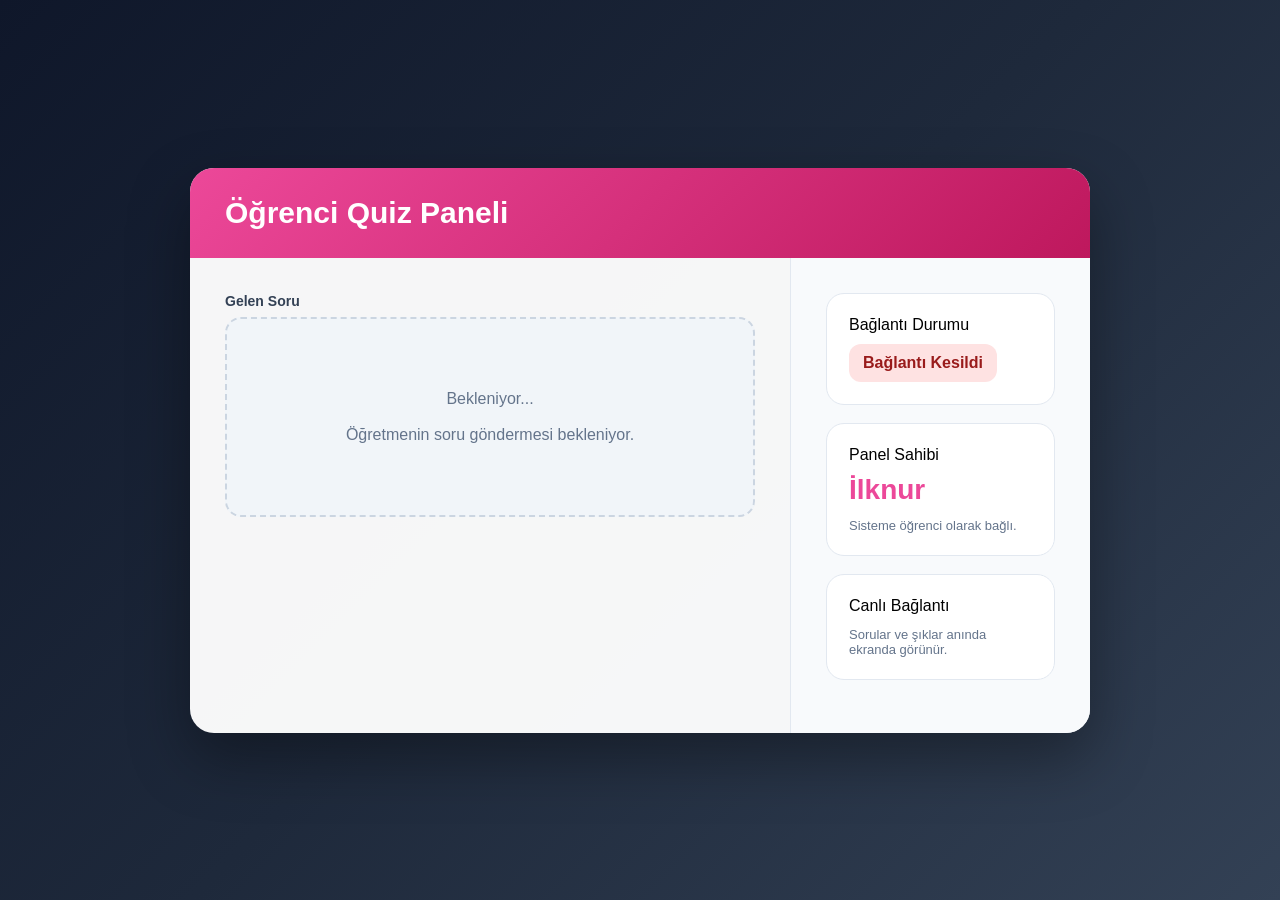
==== ogrenci.html @ 3ec2405b "öğrenci arayüzü eklendi" ====
<!DOCTYPE html>
<html lang="tr">
<head>
<meta charset="UTF-8">
<meta name="viewport" content="width=device-width, initial-scale=1.0">
<title>Öğrenci Quiz Paneli</title>

<style>
*{
    margin:0;
    padding:0;
    box-sizing:border-box;
}

body{
    font-family: "Segoe UI", Arial, sans-serif;
    background: linear-gradient(135deg,#0f172a,#1e293b,#334155);
    min-height:100vh;
    display:flex;
    justify-content:center;
    align-items:center;
    padding:30px;
}

.panel{
    width:900px;
    background:rgba(255,255,255,0.96);
    border-radius:24px;
    overflow:hidden;
    box-shadow:0 25px 60px rgba(0,0,0,0.35);
}

.topbar{
    background:linear-gradient(135deg,#ec4899,#be185d);
    color:white;
    padding:28px 35px;
}

.topbar h1{
    font-size:30px;
    font-weight:700;
}

.topbar p{
    margin-top:8px;
    opacity:0.92;
    font-size:15px;
}

.content{
    display:grid;
    grid-template-columns:2fr 1fr;
}

.left{
    padding:35px;
}

.right{
    background:#f8fafc;
    padding:35px;
    border-left:1px solid #e2e8f0;
}

.label{
    font-size:14px;
    font-weight:600;
    color:#334155;
    margin-bottom:8px;
    display:block;
}

.card{
    background:white;
    border:1px solid #e2e8f0;
    border-radius:18px;
    padding:22px;
    margin-bottom:18px;
}

.stat{
    font-size:28px;
    font-weight:800;
    color:#ec4899;
    margin-top:10px;
}

.status{
    padding:10px 14px;
    border-radius:12px;
    font-weight:600;
    background:#dcfce7;
    color:#166534;
    display:inline-block;
    margin-top:10px;
}

.footer-note{
    margin-top:12px;
    font-size:13px;
    color:#64748b;
}

.question-box {
    background: #f1f5f9;
    border: 2px dashed #cbd5e1;
    border-radius: 16px;
    padding: 30px;
    text-align: center;
    min-height: 200px;
    display: flex;
    flex-direction: column;
    justify-content: center;
}

.question-text {
    font-size: 20px;
    font-weight: 700;
    color: #1e293b;
    margin-bottom: 20px;
    text-align: left;
}

.options-container {
    display: flex;
    flex-direction: column;
    gap: 12px;
}

.option-btn {
    padding: 14px 18px;
    border: 1px solid #cbd5e1;
    border-radius: 12px;
    background: white;
    font-size: 16px;
    font-weight: 500;
    color: #334155;
    cursor: pointer;
    transition: 0.2s;
    text-align: left;
}

.option-btn:hover {
    background: #fdf2f8;
    border-color: #ec4899;
    color: #be185d;
}

.waiting-text {
    color: #64748b;
    font-size: 16px;
    font-weight: 500;
}

@media(max-width:950px){
    .panel{ width:100%; }
    .content{ grid-template-columns:1fr; }
    .right{ border-left:none; border-top:1px solid #e2e8f0; }
}
</style>
</head>

<body>

<div class="panel">

    <div class="topbar">
        <h1>Öğrenci Quiz Paneli</h1>
    </div>

    <div class="content">

        <div class="left">
            <label class="label">Gelen Soru</label>
            
            <div class="question-box" id="questionBox">
                <div class="waiting-text">Bekleniyor...<br><br>Öğretmenin soru göndermesi bekleniyor.</div>
            </div>

        </div>

        <div class="right">

            <div class="card">
                <div>Bağlantı Durumu</div>
                <div class="status" id="durum">Bağlanıyor...</div>
            </div>

            <div class="card">
                <div>Panel Sahibi</div>
                <div class="stat">İlknur</div>
                <div class="footer-note">Sisteme öğrenci olarak bağlı.</div>
            </div>

            <div class="card">
                <div>Canlı Bağlantı</div>
                <div class="footer-note">
                    Sorular ve şıklar anında ekranda görünür.
                </div>
            </div>

        </div>

    </div>

</div>

<script>

const ws = new WebSocket("ws://localhost:8765");

ws.onopen = () => {
    document.getElementById("durum").innerText = "Bağlandı";
    ws.send(JSON.stringify({
        rol: "ogrenci",
        isim: "İlknur"
    }));
};

ws.onclose = () => {
    const durumEl = document.getElementById("durum");
    durumEl.innerText = "Bağlantı Kesildi";
    durumEl.style.background = "#fee2e2";
    durumEl.style.color = "#991b1b";
};

ws.onerror = () => {
    const durumEl = document.getElementById("durum");
    durumEl.innerText = "Hata Oluştu";
    durumEl.style.background = "#fee2e2";
    durumEl.style.color = "#991b1b";
};

ws.onmessage = (event) => {
    const data = JSON.parse(event.data);
    
    // Öğretmenden "soru" paketi gelirse
    if (data.tip === "soru") {
        const questionBox = document.getElementById("questionBox");
        
        // Görsel stilleri sıfırla
        questionBox.style.background = "transparent";
        questionBox.style.border = "none";
        questionBox.style.padding = "0";
        questionBox.style.justifyContent = "flex-start";
        
        let htmlContent = `<div class="question-text">${data.soru}</div>`;
        
        if (data.secenekler && data.secenekler.length > 0) {
            htmlContent += `<div class="options-container">`;
            data.secenekler.forEach((secenek, index) => {
                const harf = String.fromCharCode(65 + index); // A, B, C, D...
                htmlContent += `<button class="option-btn"><b>${harf})</b> ${secenek}</button>`;
            });
            htmlContent += `</div>`;
        } else {
            // Şık gönderilmediğinde veya veri eksik geldiğinde sadece soru eklensin
            htmlContent += `<div class="waiting-text" style="margin-top:20px; text-align:left;">*Bu soru için şık gönderilmedi.</div>`;
        }
        
        questionBox.innerHTML = htmlContent;
    }
};

</script>

</body>
</html>
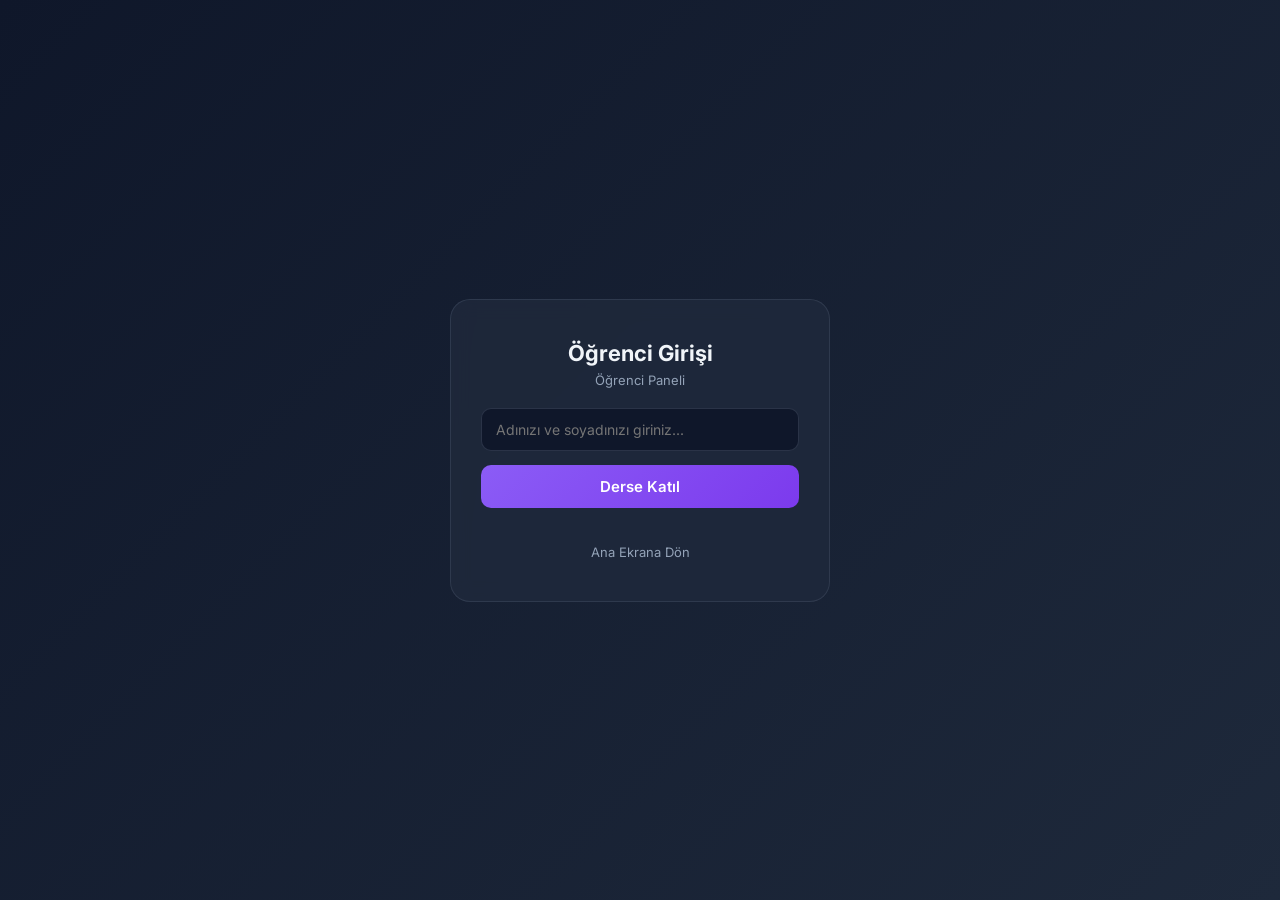
==== commit 502cddf6: "Add files via upload" ====
--- a/ogrenci.html
+++ b/ogrenci.html
@@ -3,266 +3,333 @@
 <head>
 <meta charset="UTF-8">
 <meta name="viewport" content="width=device-width, initial-scale=1.0">
-<title>Öğrenci Quiz Paneli</title>
-
+<title>Öğrenci Paneli</title>
+<link href="https://fonts.googleapis.com/css2?family=Inter:wght@400;500;600;700;800&display=swap" rel="stylesheet">
 <style>
-*{
-    margin:0;
-    padding:0;
-    box-sizing:border-box;
-}
-
-body{
-    font-family: "Segoe UI", Arial, sans-serif;
-    background: linear-gradient(135deg,#0f172a,#1e293b,#334155);
-    min-height:100vh;
-    display:flex;
-    justify-content:center;
-    align-items:center;
-    padding:30px;
-}
-
-.panel{
-    width:900px;
-    background:rgba(255,255,255,0.96);
-    border-radius:24px;
-    overflow:hidden;
-    box-shadow:0 25px 60px rgba(0,0,0,0.35);
-}
-
-.topbar{
-    background:linear-gradient(135deg,#ec4899,#be185d);
-    color:white;
-    padding:28px 35px;
-}
-
-.topbar h1{
-    font-size:30px;
-    font-weight:700;
-}
-
-.topbar p{
-    margin-top:8px;
-    opacity:0.92;
-    font-size:15px;
-}
-
-.content{
-    display:grid;
-    grid-template-columns:2fr 1fr;
-}
-
-.left{
-    padding:35px;
-}
-
-.right{
-    background:#f8fafc;
-    padding:35px;
-    border-left:1px solid #e2e8f0;
-}
-
-.label{
-    font-size:14px;
-    font-weight:600;
-    color:#334155;
-    margin-bottom:8px;
-    display:block;
-}
-
-.card{
-    background:white;
-    border:1px solid #e2e8f0;
-    border-radius:18px;
-    padding:22px;
-    margin-bottom:18px;
-}
-
-.stat{
-    font-size:28px;
-    font-weight:800;
-    color:#ec4899;
-    margin-top:10px;
-}
-
-.status{
-    padding:10px 14px;
-    border-radius:12px;
-    font-weight:600;
-    background:#dcfce7;
-    color:#166534;
-    display:inline-block;
-    margin-top:10px;
-}
-
-.footer-note{
-    margin-top:12px;
-    font-size:13px;
-    color:#64748b;
-}
-
-.question-box {
-    background: #f1f5f9;
-    border: 2px dashed #cbd5e1;
-    border-radius: 16px;
-    padding: 30px;
-    text-align: center;
-    min-height: 200px;
-    display: flex;
-    flex-direction: column;
-    justify-content: center;
-}
-
-.question-text {
-    font-size: 20px;
-    font-weight: 700;
-    color: #1e293b;
-    margin-bottom: 20px;
-    text-align: left;
-}
-
-.options-container {
-    display: flex;
-    flex-direction: column;
-    gap: 12px;
-}
-
-.option-btn {
-    padding: 14px 18px;
-    border: 1px solid #cbd5e1;
-    border-radius: 12px;
-    background: white;
-    font-size: 16px;
-    font-weight: 500;
-    color: #334155;
-    cursor: pointer;
-    transition: 0.2s;
-    text-align: left;
-}
-
-.option-btn:hover {
-    background: #fdf2f8;
-    border-color: #ec4899;
-    color: #be185d;
-}
-
-.waiting-text {
-    color: #64748b;
-    font-size: 16px;
-    font-weight: 500;
-}
-
-@media(max-width:950px){
-    .panel{ width:100%; }
-    .content{ grid-template-columns:1fr; }
-    .right{ border-left:none; border-top:1px solid #e2e8f0; }
+*{margin:0;padding:0;box-sizing:border-box}
+body{font-family:'Inter',sans-serif;background:linear-gradient(135deg,#0f172a,#1e293b);min-height:100vh;color:#e2e8f0;padding:20px}
+.header{display:flex;justify-content:space-between;align-items:center;padding:10px 0 20px;border-bottom:1px solid rgba(148,163,184,0.1);margin-bottom:20px;max-width:700px;margin-left:auto;margin-right:auto}
+.header-left h1{font-size:24px;font-weight:800;background:linear-gradient(135deg,#a78bfa,#ec4899);-webkit-background-clip:text;-webkit-text-fill-color:transparent}
+.header-left p{color:#94a3b8;font-size:13px;margin-top:4px}
+.container{max-width:700px;margin:0 auto}
+.card{background:rgba(30,41,59,0.8);border:1px solid rgba(148,163,184,0.15);border-radius:16px;padding:24px;backdrop-filter:blur(10px);margin-bottom:16px}
+.card h3{font-size:14px;color:#94a3b8;margin-bottom:12px;text-transform:uppercase;letter-spacing:1px}
+.badge{display:inline-block;padding:4px 10px;border-radius:8px;font-size:12px;font-weight:600}
+.badge-green{background:rgba(34,197,94,0.15);color:#4ade80}
+.badge-red{background:rgba(239,68,68,0.15);color:#f87171}
+.btn{padding:12px 20px;border:none;border-radius:12px;font-weight:600;font-size:15px;cursor:pointer;transition:.25s;font-family:inherit;width:100%;text-align:left}
+.btn:hover:not(:disabled){transform:translateY(-1px);filter:brightness(1.1)}
+.btn:disabled{opacity:0.4;cursor:not-allowed;transform:none}
+.btn-outline{background:transparent;border:1px solid rgba(148,163,184,0.3);color:#94a3b8;width:auto;padding:8px 16px;text-align:center;font-size:13px}
+.option-btn{background:rgba(15,23,42,0.6);border:2px solid rgba(148,163,184,0.2);color:#e2e8f0;margin-bottom:8px;display:flex;align-items:center;gap:12px}
+.option-btn:hover:not(:disabled){border-color:#a78bfa;background:rgba(167,139,250,0.1)}
+.option-btn.selected{border-color:#a78bfa;background:rgba(167,139,250,0.15)}
+.option-btn.correct{border-color:#22c55e!important;background:rgba(34,197,94,0.15)!important;color:#4ade80!important}
+.option-btn.wrong{border-color:#ef4444!important;background:rgba(239,68,68,0.15)!important;color:#f87171!important}
+.option-letter{width:32px;height:32px;border-radius:8px;background:rgba(148,163,184,0.1);display:flex;align-items:center;justify-content:center;font-weight:700;font-size:14px;flex-shrink:0}
+textarea{width:100%;padding:14px;background:#0f172a;border:2px solid rgba(148,163,184,0.2);border-radius:12px;color:#e2e8f0;font-size:14px;font-family:inherit;outline:none;resize:vertical;min-height:80px;transition:.2s}
+textarea:focus{border-color:#a78bfa;box-shadow:0 0 0 3px rgba(167,139,250,0.15)}
+.submit-btn{background:linear-gradient(135deg,#8b5cf6,#7c3aed);color:#fff;text-align:center;margin-top:10px}
+.timer-bar{height:6px;background:#1e293b;border-radius:6px;overflow:hidden;margin-bottom:16px}
+.timer-fill{height:100%;background:linear-gradient(90deg,#f59e0b,#ef4444);border-radius:6px;transition:width 1s linear}
+.timer-text{text-align:center;font-size:28px;font-weight:800;color:#f59e0b;margin-bottom:8px}
+.feedback{padding:14px;border-radius:12px;text-align:center;font-weight:600;margin-top:12px;font-size:15px}
+.feedback-correct{background:rgba(34,197,94,0.15);color:#4ade80;border:1px solid rgba(34,197,94,0.3)}
+.feedback-wrong{background:rgba(239,68,68,0.15);color:#f87171;border:1px solid rgba(239,68,68,0.3)}
+.feedback-info{background:rgba(59,130,246,0.15);color:#60a5fa;border:1px solid rgba(59,130,246,0.3)}
+.waiting-box{text-align:center;padding:40px 20px;color:#64748b}
+.pulse{animation:pulse 2s infinite}
+@keyframes pulse{0%,100%{opacity:1}50%{opacity:.5}}
+#login-screen{position:fixed;inset:0;background:linear-gradient(135deg,#0f172a,#1e293b);display:flex;align-items:center;justify-content:center;z-index:100;padding:20px}
+.login-box{background:rgba(30,41,59,0.9);border:1px solid rgba(148,163,184,0.15);border-radius:20px;padding:40px 30px;width:100%;max-width:380px;text-align:center;backdrop-filter:blur(10px)}
+.login-box h2{font-size:22px;margin-bottom:6px;color:#f1f5f9}
+.login-box p{color:#94a3b8;font-size:13px;margin-bottom:20px}
+.login-box input{width:100%;padding:12px 14px;background:#0f172a;border:1px solid rgba(148,163,184,0.2);border-radius:10px;color:#e2e8f0;font-size:14px;font-family:inherit;outline:none;margin-bottom:14px}
+.login-box input:focus{border-color:#a78bfa}
+.login-btn{width:100%;padding:12px;border:none;border-radius:10px;background:linear-gradient(135deg,#8b5cf6,#7c3aed);color:#fff;font-weight:600;font-size:15px;cursor:pointer;font-family:inherit}
+.tab-bar{display:flex;gap:4px;margin-bottom:16px}
+.tab{padding:8px 16px;border-radius:8px;font-size:13px;font-weight:600;cursor:pointer;color:#94a3b8;background:transparent;border:none;font-family:inherit;transition:.2s}
+.tab.active{background:rgba(167,139,250,0.15);color:#a78bfa}
+.hidden{display:none!important}
+.gecmis-item{background:rgba(15,23,42,0.6);border-radius:12px;padding:16px;margin-bottom:16px;border:1px solid rgba(148,163,184,0.15);box-shadow:0 4px 6px rgba(0,0,0,0.1)}
+.gecmis-item h4{color:#e2e8f0;font-size:15px;margin-bottom:8px;font-weight:600}
+.gecmis-meta{display:flex;gap:12px;font-size:12px;color:#94a3b8;margin-bottom:4px;flex-wrap:wrap;align-items:center}
+.gecmis-meta span{background:rgba(255,255,255,0.05);padding:4px 8px;border-radius:6px}
+.progress-wrap{margin:8px 0;background:rgba(15,23,42,0.5);padding:10px;border-radius:10px;border:1px solid rgba(148,163,184,0.1)}
+.progress-label{display:flex;justify-content:space-between;font-size:13px;color:#e2e8f0;margin-bottom:6px;font-weight:500}
+.progress-bar{height:10px;background:#1e293b;border-radius:6px;overflow:hidden}
+.progress-fill{height:100%;border-radius:6px;transition:width .4s}
+
+@media (max-width: 600px) {
+    .header { flex-direction: column; align-items: flex-start; gap: 12px; }
+    .header-left h1 { font-size: 20px; }
+    .card { padding: 16px; }
+    .btn { font-size: 14px; padding: 10px 16px; }
+    .tab-bar { flex-wrap: wrap; }
+    .tab { flex: 1; text-align: center; }
 }
 </style>
 </head>
-
 <body>
 
-<div class="panel">
-
-    <div class="topbar">
-        <h1>Öğrenci Quiz Paneli</h1>
-    </div>
-
-    <div class="content">
-
-        <div class="left">
-            <label class="label">Gelen Soru</label>
-            
-            <div class="question-box" id="questionBox">
-                <div class="waiting-text">Bekleniyor...<br><br>Öğretmenin soru göndermesi bekleniyor.</div>
-            </div>
-
-        </div>
-
-        <div class="right">
-
-            <div class="card">
-                <div>Bağlantı Durumu</div>
-                <div class="status" id="durum">Bağlanıyor...</div>
-            </div>
-
-            <div class="card">
-                <div>Panel Sahibi</div>
-                <div class="stat">İlknur</div>
-                <div class="footer-note">Sisteme öğrenci olarak bağlı.</div>
-            </div>
-
-            <div class="card">
-                <div>Canlı Bağlantı</div>
-                <div class="footer-note">
-                    Sorular ve şıklar anında ekranda görünür.
-                </div>
-            </div>
-
-        </div>
-
-    </div>
-
+<!-- GİRİŞ -->
+<div id="login-screen">
+<div class="login-box">
+<h2>Öğrenci Girişi</h2>
+<p>Öğrenci Paneli</p>
+<input type="text" id="student-name" placeholder="Adınızı ve soyadınızı giriniz...">
+<button class="login-btn" onclick="login()">Derse Katıl</button>
+<p id="login-error" style="color:#f87171;margin-top:10px;font-size:12px"></p>
+<a href="index.html" style="display:inline-block;margin-top:16px;color:#94a3b8;font-size:13px;text-decoration:none">Ana Ekrana Dön</a>
+</div>
+</div>
+
+<!-- ANA PANEL -->
+<div id="main-panel" class="hidden">
+<div class="header">
+<div class="header-left">
+<h1>Öğrenci Paneli</h1>
+<p><span id="student-label"></span> | <span class="badge badge-green" id="conn-badge">Bağlanıyor...</span></p>
+</div>
+<div>
+<button class="btn btn-outline" onclick="window.location.href='index.html'">Çıkış Yap</button>
+</div>
+</div>
+
+<div class="container">
+<div style="font-size:13px;color:#94a3b8;margin-bottom:16px;text-align:right">
+Öğretmen: <span id="ogretmen-adi" style="color:#a78bfa;font-weight:600">--</span>
+</div>
+
+<div class="tab-bar">
+<button class="tab active" onclick="showTab('soru')">Aktif Soru</button>
+<button class="tab" onclick="showTab('gecmis')">Geçmişim</button>
+</div>
+
+<!-- AKTİF SORU -->
+<div id="tab-soru">
+<div class="card" id="soru-card">
+<div class="waiting-box" id="waiting-area">
+<div class="pulse" style="font-size:36px;margin-bottom:12px">⏳</div>
+<p style="font-size:14px">Öğretmenin soru göndermesi bekleniyor...</p>
+</div>
+<div id="soru-area" class="hidden">
+<div id="timer-section" class="hidden">
+<div class="timer-text" id="timer-text">--</div>
+<div class="timer-bar"><div class="timer-fill" id="timer-fill" style="width:100%"></div></div>
+</div>
+<h3 id="soru-text-display" style="font-size:18px;color:#f1f5f9;margin-bottom:16px"></h3>
+<div id="options-area"></div>
+<div id="acik-uclu-area" class="hidden">
+<textarea id="acik-cevap" placeholder="Cevabınızı buraya yazın..."></textarea>
+<button class="btn submit-btn" onclick="acikCevapGonder()">Cevabı Gönder</button>
+</div>
+<div id="feedback-area"></div>
+</div>
+</div>
+</div>
+
+<!-- GEÇMİŞ -->
+<div id="tab-gecmis" class="hidden">
+<div class="card">
+<h3>Geçmiş Yanıtlarım</h3>
+<div id="gecmis-list"><div style="color:#475569;font-size:13px;text-align:center;padding:20px">Henüz geçmiş yok.</div></div>
+</div>
+</div>
+</div>
 </div>
 
 <script>
-
-const ws = new WebSocket("ws://localhost:8765");
-
-ws.onopen = () => {
-    document.getElementById("durum").innerText = "Bağlandı";
-    ws.send(JSON.stringify({
-        rol: "ogrenci",
-        isim: "İlknur"
-    }));
-};
-
-ws.onclose = () => {
-    const durumEl = document.getElementById("durum");
-    durumEl.innerText = "Bağlantı Kesildi";
-    durumEl.style.background = "#fee2e2";
-    durumEl.style.color = "#991b1b";
-};
-
-ws.onerror = () => {
-    const durumEl = document.getElementById("durum");
-    durumEl.innerText = "Hata Oluştu";
-    durumEl.style.background = "#fee2e2";
-    durumEl.style.color = "#991b1b";
-};
-
-ws.onmessage = (event) => {
-    const data = JSON.parse(event.data);
-    
-    // Öğretmenden "soru" paketi gelirse
-    if (data.tip === "soru") {
-        const questionBox = document.getElementById("questionBox");
-        
-        // Görsel stilleri sıfırla
-        questionBox.style.background = "transparent";
-        questionBox.style.border = "none";
-        questionBox.style.padding = "0";
-        questionBox.style.justifyContent = "flex-start";
-        
-        let htmlContent = `<div class="question-text">${data.soru}</div>`;
-        
-        if (data.secenekler && data.secenekler.length > 0) {
-            htmlContent += `<div class="options-container">`;
-            data.secenekler.forEach((secenek, index) => {
-                const harf = String.fromCharCode(65 + index); // A, B, C, D...
-                htmlContent += `<button class="option-btn"><b>${harf})</b> ${secenek}</button>`;
-            });
-            htmlContent += `</div>`;
+let ws,studentName='',aktivSoruId=null,seciliCevap='',soruKilitli=false,toplamSure=0;
+const barColors=['#3b82f6','#8b5cf6','#ec4899','#f59e0b','#10b981','#06b6d4'];
+
+function login(){
+  studentName=document.getElementById('student-name').value.trim();
+  if(!studentName){document.getElementById('login-error').textContent='Lütfen adınızı girin.';return}
+  document.getElementById('login-screen').classList.add('hidden');
+  document.getElementById('main-panel').classList.remove('hidden');
+  document.getElementById('student-label').textContent=studentName;
+  initWS();
+}
+document.getElementById('student-name').addEventListener('keydown',e=>{if(e.key==='Enter')login()});
+
+function initWS(){
+  const wsUrl = 'ws://' + window.location.hostname + ':8765';
+  ws=new WebSocket(wsUrl);
+  ws.onopen=()=>{
+    document.getElementById('conn-badge').textContent='Bağlı';
+    document.getElementById('conn-badge').className='badge badge-green';
+    ws.send(JSON.stringify({rol:'ogrenci',isim:studentName}));
+  };
+  ws.onclose=()=>{
+    document.getElementById('conn-badge').textContent='Bağlantı Kesildi';
+    document.getElementById('conn-badge').className='badge badge-red';
+    setTimeout(()=>{
+      alert("Bağlantı koptu. Lütfen sayfayı yenileyin veya tekrar giriş yapın.");
+      window.location.href="index.html";
+    }, 1000);
+  };
+  ws.onerror=()=>{
+    document.getElementById('conn-badge').textContent='Hata';
+    document.getElementById('conn-badge').className='badge badge-red';
+  };
+  ws.onmessage=(e)=>{
+    const d=JSON.parse(e.data);
+
+    if(d.tip==='ogretmen_bilgi'){
+      document.getElementById('ogretmen-adi').textContent=d.ogretmen_ismi;
+    }
+    else if(d.tip==='giris'&&d.rol==='ogretmen'){
+      document.getElementById('ogretmen-adi').textContent=d.isim;
+    }
+    else if(d.tip==='cikis'&&d.rol==='ogretmen'){
+      document.getElementById('ogretmen-adi').textContent='Bağlı değil';
+    }
+    else if(d.tip==='soru'){
+      aktivSoruId=d.soru_id;
+      seciliCevap='';
+      soruKilitli=false;
+      toplamSure=d.sure||0;
+      document.getElementById('waiting-area').classList.add('hidden');
+      document.getElementById('soru-area').classList.remove('hidden');
+      document.getElementById('soru-text-display').textContent=d.soru;
+      document.getElementById('feedback-area').innerHTML='';
+      
+      const optArea=document.getElementById('options-area');
+      const acikArea=document.getElementById('acik-uclu-area');
+      optArea.innerHTML='';
+      acikArea.classList.add('hidden');
+
+      if(d.soru_tipi==='acik_uclu'){
+        acikArea.classList.remove('hidden');
+        document.getElementById('acik-cevap').value='';
+        document.getElementById('acik-cevap').disabled=false;
+        acikArea.querySelector('.submit-btn').disabled=false;
+      } else {
+        const secenekler=d.secenekler||[];
+        secenekler.forEach((s,i)=>{
+          const harf=String.fromCharCode(65+i);
+          const btn=document.createElement('button');
+          btn.className='btn option-btn';
+          btn.innerHTML=`<span class="option-letter">${harf}</span><span>${s}</span>`;
+          btn.dataset.cevap=harf;
+          btn.onclick=()=>secenekSec(btn,harf);
+          optArea.appendChild(btn);
+        });
+      }
+      if(d.sure&&d.sure>0){
+        document.getElementById('timer-section').classList.remove('hidden');
+        document.getElementById('timer-text').textContent=d.sure+'s';
+        document.getElementById('timer-fill').style.width='100%';
+        document.getElementById('timer-text').style.color='#f59e0b';
+      } else {
+        document.getElementById('timer-section').classList.add('hidden');
+      }
+    }
+    else if(d.tip==='zamanlayici'){
+      document.getElementById('timer-text').textContent=d.kalan_sure+'s';
+      if(toplamSure>0)document.getElementById('timer-fill').style.width=((d.kalan_sure/toplamSure)*100)+'%';
+      document.getElementById('timer-text').style.color=d.kalan_sure<=5?'#ef4444':'#f59e0b';
+    }
+    else if(d.tip==='sure_doldu'){
+      soruKilitli=true;
+      document.getElementById('timer-section').classList.add('hidden');
+      kilitle();
+    }
+    else if(d.tip==='cevap_onay'){
+      // Öğrenci cevabı gönderince "gönderildi" yazısı çıksın (Madde 3)
+      document.getElementById('feedback-area').innerHTML=`<div class="feedback feedback-info">${d.mesaj}</div>`;
+    }
+    else if(d.tip==='uyari'){
+      document.getElementById('feedback-area').innerHTML=`<div class="feedback feedback-wrong">${d.mesaj}</div>`;
+    }
+    else if(d.tip==='sonuc'){
+      soruKilitli=true;
+      kilitle();
+      let html='';
+      if(d.dogru_cevap){
+        // Madde 2: Öğrenci doğru cevaplarsa sadece Tebrikler! yazsın
+        if(d.dogru_mu===true){
+          html+='<div class="feedback feedback-correct">Tebrikler!</div>';
+        } else if(d.dogru_mu===false){
+          html+=`<div class="feedback feedback-wrong">Yanlış! Doğru cevap: ${d.dogru_cevap}</div>`;
         } else {
-            // Şık gönderilmediğinde veya veri eksik geldiğinde sadece soru eklensin
-            htmlContent += `<div class="waiting-text" style="margin-top:20px; text-align:left;">*Bu soru için şık gönderilmedi.</div>`;
+          html+=`<div class="feedback feedback-info">Doğru cevap: ${d.dogru_cevap}</div>`;
         }
         
-        questionBox.innerHTML = htmlContent;
-    }
-};
-
+        document.querySelectorAll('.option-btn').forEach(b=>{
+          if(b.dataset.cevap===d.dogru_cevap)b.classList.add('correct');
+          else if(b.classList.contains('selected')&&b.dataset.cevap!==d.dogru_cevap)b.classList.add('wrong');
+        });
+      }
+      document.getElementById('feedback-area').innerHTML=html;
+    }
+    else if(d.tip==='gecmis'){
+      renderGecmis(d.sorular);
+    }
+  };
+}
+
+function secenekSec(btn,cevap){
+  if(soruKilitli)return;
+  seciliCevap=cevap;
+  document.querySelectorAll('.option-btn').forEach(b=>b.classList.remove('selected'));
+  btn.classList.add('selected');
+  ws.send(JSON.stringify({tip:'cevap',soru_id:aktivSoruId,cevap:cevap}));
+}
+
+function acikCevapGonder(){
+  if(soruKilitli)return;
+  const cevap=document.getElementById('acik-cevap').value.trim();
+  if(!cevap){alert('Lütfen cevabınızı yazın.');return}
+  ws.send(JSON.stringify({tip:'cevap',soru_id:aktivSoruId,cevap:cevap}));
+}
+
+function kilitle(){
+  document.querySelectorAll('.option-btn').forEach(b=>b.disabled=true);
+  const ta=document.getElementById('acik-cevap');
+  if(ta)ta.disabled=true;
+  const sb=document.querySelector('.submit-btn');
+  if(sb)sb.disabled=true;
+}
+
+function showTab(t){
+  document.querySelectorAll('.tab').forEach(el=>el.classList.remove('active'));
+  document.getElementById('tab-soru').classList.add('hidden');
+  document.getElementById('tab-gecmis').classList.add('hidden');
+  document.getElementById('tab-'+t).classList.remove('hidden');
+  event.target.classList.add('active');
+  if(t==='gecmis')ws.send(JSON.stringify({tip:'gecmis_talep'}));
+}
+
+function renderGecmis(sorular){
+  const el=document.getElementById('gecmis-list');
+  if(!sorular||sorular.length===0){el.innerHTML='<div style="color:#475569;font-size:13px;text-align:center;padding:20px">Henüz geçmiş yok.</div>';return}
+  
+  const tersSorular = [...sorular].reverse();
+  
+  let html='';
+  tersSorular.forEach(s=>{
+    let durum='';
+    if(s.dogru_cevap){
+      if(s.dogru_mu===true)durum='<span class="badge badge-green" style="margin-left:auto">Doğru ✓</span>';
+      else if(s.dogru_mu===false)durum='<span class="badge badge-red" style="margin-left:auto">Yanlış ✗</span>';
+    }
+    html+=`<div class="gecmis-item">
+      <h4>${s.soru}</h4>
+      <div class="gecmis-meta">
+        <span>Tarih: ${s.zaman}</span>
+        ${s.dogru_cevap ? `<span style="color:#4ade80">Doğru Yanıt: ${s.dogru_cevap}</span>` : ''}
+        ${durum}
+      </div>
+      <div style="background:rgba(15,23,42,0.5);padding:10px;border-radius:8px;margin-top:8px">
+        <span style="color:#94a3b8;font-size:12px">Sizin Yanıtınız:</span> 
+        <span style="color:#e2e8f0;font-weight:600;margin-left:4px">${s.kendi_cevabi||'Cevaplanmadı'}</span>
+      </div>
+    </div>`;
+  });
+  el.innerHTML=html;
+}
 </script>
-
 </body>
 </html>
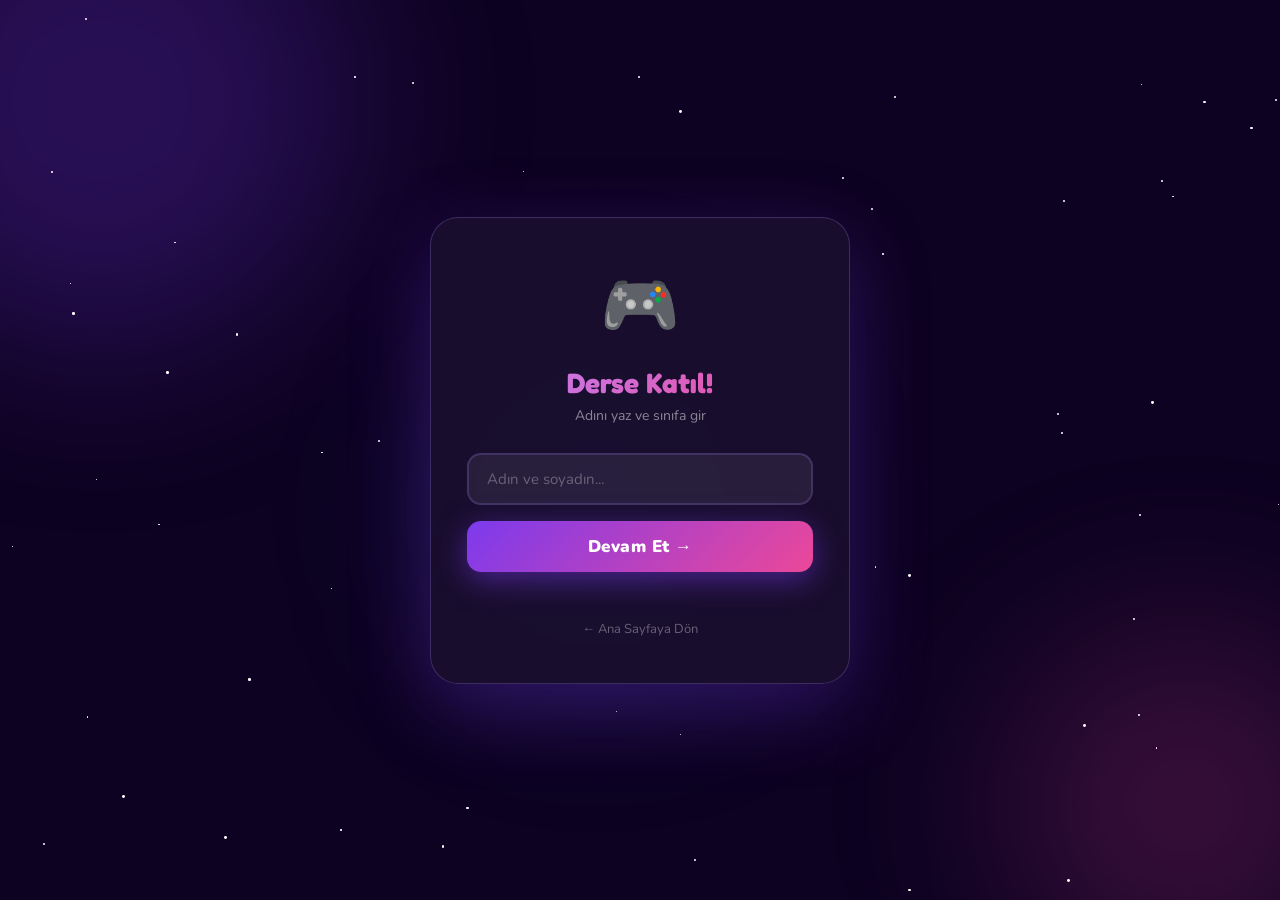
==== commit a67ea9e7: "animasyon eklendi" ====
--- a/ogrenci.html
+++ b/ogrenci.html
@@ -2,333 +2,755 @@
 <html lang="tr">
 <head>
 <meta charset="UTF-8">
-<meta name="viewport" content="width=device-width, initial-scale=1.0">
-<title>Öğrenci Paneli</title>
-<link href="https://fonts.googleapis.com/css2?family=Inter:wght@400;500;600;700;800&display=swap" rel="stylesheet">
+<meta name="viewport" content="width=device-width, initial-scale=1.0, maximum-scale=1.0">
+<title>Öğrenci — Akıllı Sınıf</title>
+<link href="https://fonts.googleapis.com/css2?family=Fredoka+One&family=Nunito:wght@400;600;700;800;900&display=swap" rel="stylesheet">
 <style>
-*{margin:0;padding:0;box-sizing:border-box}
-body{font-family:'Inter',sans-serif;background:linear-gradient(135deg,#0f172a,#1e293b);min-height:100vh;color:#e2e8f0;padding:20px}
-.header{display:flex;justify-content:space-between;align-items:center;padding:10px 0 20px;border-bottom:1px solid rgba(148,163,184,0.1);margin-bottom:20px;max-width:700px;margin-left:auto;margin-right:auto}
-.header-left h1{font-size:24px;font-weight:800;background:linear-gradient(135deg,#a78bfa,#ec4899);-webkit-background-clip:text;-webkit-text-fill-color:transparent}
-.header-left p{color:#94a3b8;font-size:13px;margin-top:4px}
-.container{max-width:700px;margin:0 auto}
-.card{background:rgba(30,41,59,0.8);border:1px solid rgba(148,163,184,0.15);border-radius:16px;padding:24px;backdrop-filter:blur(10px);margin-bottom:16px}
-.card h3{font-size:14px;color:#94a3b8;margin-bottom:12px;text-transform:uppercase;letter-spacing:1px}
-.badge{display:inline-block;padding:4px 10px;border-radius:8px;font-size:12px;font-weight:600}
-.badge-green{background:rgba(34,197,94,0.15);color:#4ade80}
-.badge-red{background:rgba(239,68,68,0.15);color:#f87171}
-.btn{padding:12px 20px;border:none;border-radius:12px;font-weight:600;font-size:15px;cursor:pointer;transition:.25s;font-family:inherit;width:100%;text-align:left}
-.btn:hover:not(:disabled){transform:translateY(-1px);filter:brightness(1.1)}
-.btn:disabled{opacity:0.4;cursor:not-allowed;transform:none}
-.btn-outline{background:transparent;border:1px solid rgba(148,163,184,0.3);color:#94a3b8;width:auto;padding:8px 16px;text-align:center;font-size:13px}
-.option-btn{background:rgba(15,23,42,0.6);border:2px solid rgba(148,163,184,0.2);color:#e2e8f0;margin-bottom:8px;display:flex;align-items:center;gap:12px}
-.option-btn:hover:not(:disabled){border-color:#a78bfa;background:rgba(167,139,250,0.1)}
-.option-btn.selected{border-color:#a78bfa;background:rgba(167,139,250,0.15)}
-.option-btn.correct{border-color:#22c55e!important;background:rgba(34,197,94,0.15)!important;color:#4ade80!important}
-.option-btn.wrong{border-color:#ef4444!important;background:rgba(239,68,68,0.15)!important;color:#f87171!important}
-.option-letter{width:32px;height:32px;border-radius:8px;background:rgba(148,163,184,0.1);display:flex;align-items:center;justify-content:center;font-weight:700;font-size:14px;flex-shrink:0}
-textarea{width:100%;padding:14px;background:#0f172a;border:2px solid rgba(148,163,184,0.2);border-radius:12px;color:#e2e8f0;font-size:14px;font-family:inherit;outline:none;resize:vertical;min-height:80px;transition:.2s}
-textarea:focus{border-color:#a78bfa;box-shadow:0 0 0 3px rgba(167,139,250,0.15)}
-.submit-btn{background:linear-gradient(135deg,#8b5cf6,#7c3aed);color:#fff;text-align:center;margin-top:10px}
-.timer-bar{height:6px;background:#1e293b;border-radius:6px;overflow:hidden;margin-bottom:16px}
-.timer-fill{height:100%;background:linear-gradient(90deg,#f59e0b,#ef4444);border-radius:6px;transition:width 1s linear}
-.timer-text{text-align:center;font-size:28px;font-weight:800;color:#f59e0b;margin-bottom:8px}
-.feedback{padding:14px;border-radius:12px;text-align:center;font-weight:600;margin-top:12px;font-size:15px}
-.feedback-correct{background:rgba(34,197,94,0.15);color:#4ade80;border:1px solid rgba(34,197,94,0.3)}
-.feedback-wrong{background:rgba(239,68,68,0.15);color:#f87171;border:1px solid rgba(239,68,68,0.3)}
-.feedback-info{background:rgba(59,130,246,0.15);color:#60a5fa;border:1px solid rgba(59,130,246,0.3)}
-.waiting-box{text-align:center;padding:40px 20px;color:#64748b}
-.pulse{animation:pulse 2s infinite}
-@keyframes pulse{0%,100%{opacity:1}50%{opacity:.5}}
-#login-screen{position:fixed;inset:0;background:linear-gradient(135deg,#0f172a,#1e293b);display:flex;align-items:center;justify-content:center;z-index:100;padding:20px}
-.login-box{background:rgba(30,41,59,0.9);border:1px solid rgba(148,163,184,0.15);border-radius:20px;padding:40px 30px;width:100%;max-width:380px;text-align:center;backdrop-filter:blur(10px)}
-.login-box h2{font-size:22px;margin-bottom:6px;color:#f1f5f9}
-.login-box p{color:#94a3b8;font-size:13px;margin-bottom:20px}
-.login-box input{width:100%;padding:12px 14px;background:#0f172a;border:1px solid rgba(148,163,184,0.2);border-radius:10px;color:#e2e8f0;font-size:14px;font-family:inherit;outline:none;margin-bottom:14px}
-.login-box input:focus{border-color:#a78bfa}
-.login-btn{width:100%;padding:12px;border:none;border-radius:10px;background:linear-gradient(135deg,#8b5cf6,#7c3aed);color:#fff;font-weight:600;font-size:15px;cursor:pointer;font-family:inherit}
-.tab-bar{display:flex;gap:4px;margin-bottom:16px}
-.tab{padding:8px 16px;border-radius:8px;font-size:13px;font-weight:600;cursor:pointer;color:#94a3b8;background:transparent;border:none;font-family:inherit;transition:.2s}
-.tab.active{background:rgba(167,139,250,0.15);color:#a78bfa}
-.hidden{display:none!important}
-.gecmis-item{background:rgba(15,23,42,0.6);border-radius:12px;padding:16px;margin-bottom:16px;border:1px solid rgba(148,163,184,0.15);box-shadow:0 4px 6px rgba(0,0,0,0.1)}
-.gecmis-item h4{color:#e2e8f0;font-size:15px;margin-bottom:8px;font-weight:600}
-.gecmis-meta{display:flex;gap:12px;font-size:12px;color:#94a3b8;margin-bottom:4px;flex-wrap:wrap;align-items:center}
-.gecmis-meta span{background:rgba(255,255,255,0.05);padding:4px 8px;border-radius:6px}
-.progress-wrap{margin:8px 0;background:rgba(15,23,42,0.5);padding:10px;border-radius:10px;border:1px solid rgba(148,163,184,0.1)}
-.progress-label{display:flex;justify-content:space-between;font-size:13px;color:#e2e8f0;margin-bottom:6px;font-weight:500}
-.progress-bar{height:10px;background:#1e293b;border-radius:6px;overflow:hidden}
-.progress-fill{height:100%;border-radius:6px;transition:width .4s}
-
-@media (max-width: 600px) {
-    .header { flex-direction: column; align-items: flex-start; gap: 12px; }
-    .header-left h1 { font-size: 20px; }
-    .card { padding: 16px; }
-    .btn { font-size: 14px; padding: 10px 16px; }
-    .tab-bar { flex-wrap: wrap; }
-    .tab { flex: 1; text-align: center; }
+:root{
+  --p:#7c3aed;--p2:#a78bfa;--blue:#2563eb;--pink:#ec4899;
+  --amber:#f59e0b;--green:#10b981;--red:#ef4444;
+  --bg:#0d0221;--card:#1a0f2e;
+}
+*{margin:0;padding:0;box-sizing:border-box;}
+body{font-family:'Nunito',sans-serif;background:var(--bg);min-height:100vh;color:#fff;overflow-x:hidden;}
+
+/* ── BG ANIM ── */
+.bg{position:fixed;inset:0;pointer-events:none;z-index:0;overflow:hidden;}
+.orb{position:absolute;border-radius:50%;filter:blur(90px);animation:orbF 12s ease-in-out infinite;}
+.o1{width:500px;height:500px;background:rgba(124,58,237,.25);top:-150px;left:-150px;}
+.o2{width:350px;height:350px;background:rgba(236,72,153,.2);bottom:-80px;right:-80px;animation-delay:-4s;}
+.o3{width:300px;height:300px;background:rgba(37,99,235,.2);top:40%;left:35%;animation-delay:-8s;}
+@keyframes orbF{0%,100%{transform:translate(0,0)scale(1)}33%{transform:translate(20px,-20px)scale(1.07)}66%{transform:translate(-15px,18px)scale(.93)}}
+.star{position:fixed;border-radius:50%;pointer-events:none;z-index:1;animation:twinkle linear infinite;}
+@keyframes twinkle{0%,100%{opacity:.8}50%{opacity:.1}}
+
+/* ── SCREENS ── */
+.screen{position:fixed;inset:0;display:flex;align-items:center;justify-content:center;padding:20px;z-index:10;transition:opacity .4s,transform .4s;}
+.screen.hidden{opacity:0;pointer-events:none;transform:scale(.96);}
+
+/* ── LOGIN ── */
+#s-login{flex-direction:column;align-items:center;}
+.login-card{
+  background:rgba(26,15,46,.9);border:1px solid rgba(167,139,250,.25);
+  border-radius:28px;padding:44px 36px;width:100%;max-width:420px;
+  text-align:center;backdrop-filter:blur(20px);
+  box-shadow:0 24px 80px rgba(124,58,237,.3);
+  animation:cardEntry .7s cubic-bezier(.34,1.56,.64,1) both;
+}
+@keyframes cardEntry{from{transform:translateY(60px) scale(.85);opacity:0}to{transform:none;opacity:1}}
+.login-logo{font-size:64px;margin-bottom:16px;animation:logoBounce 2s ease-in-out infinite;}
+@keyframes logoBounce{0%,100%{transform:translateY(0)}50%{transform:translateY(-8px)}}
+.login-card h2{font-family:'Fredoka One',sans-serif;font-size:28px;margin-bottom:6px;background:linear-gradient(135deg,#c084fc,#ec4899);-webkit-background-clip:text;-webkit-text-fill-color:transparent;}
+.login-card p{color:rgba(255,255,255,.5);font-size:14px;margin-bottom:28px;}
+.input-wrap{position:relative;margin-bottom:16px;}
+.input-wrap input{
+  width:100%;padding:14px 18px;background:rgba(255,255,255,.07);
+  border:2px solid rgba(167,139,250,.2);border-radius:14px;
+  color:#fff;font-size:15px;font-family:'Nunito',sans-serif;outline:none;transition:.25s;
+}
+.input-wrap input:focus{border-color:var(--p2);background:rgba(167,139,250,.1);box-shadow:0 0 0 4px rgba(124,58,237,.2);}
+.input-wrap input::placeholder{color:rgba(255,255,255,.3);}
+.btn-join{
+  width:100%;padding:14px;border:none;border-radius:14px;
+  background:linear-gradient(135deg,#7c3aed,#ec4899);
+  color:#fff;font-size:17px;font-weight:900;font-family:'Nunito',sans-serif;
+  cursor:pointer;transition:.25s;letter-spacing:.5px;
+  box-shadow:0 8px 30px rgba(124,58,237,.5);
+}
+.btn-join:hover{transform:translateY(-3px);box-shadow:0 14px 40px rgba(124,58,237,.7);}
+.btn-join:active{transform:translateY(0);}
+.err{color:#f87171;font-size:13px;margin-top:8px;min-height:20px;}
+.back-link{display:inline-block;margin-top:20px;color:rgba(255,255,255,.35);font-size:13px;text-decoration:none;transition:.2s;}
+.back-link:hover{color:rgba(255,255,255,.6);}
+
+/* ── AVATAR ── */
+#s-avatar{flex-direction:column;align-items:center;}
+.av-card{
+  background:rgba(26,15,46,.9);border:1px solid rgba(167,139,250,.25);
+  border-radius:28px;padding:36px 28px;width:100%;max-width:520px;
+  text-align:center;backdrop-filter:blur(20px);
+  box-shadow:0 24px 80px rgba(124,58,237,.3);
+}
+.av-card h2{font-family:'Fredoka One',sans-serif;font-size:26px;margin-bottom:4px;color:#fff;}
+.av-card p{color:rgba(255,255,255,.45);font-size:13px;margin-bottom:24px;}
+.avatar-grid{display:grid;grid-template-columns:repeat(5,1fr);gap:12px;margin-bottom:28px;}
+.av-btn{
+  aspect-ratio:1;border-radius:18px;border:3px solid transparent;
+  background:rgba(255,255,255,.06);font-size:36px;cursor:pointer;
+  transition:.25s cubic-bezier(.34,1.56,.64,1);display:flex;align-items:center;justify-content:center;
+}
+.av-btn:hover{transform:scale(1.15);background:rgba(167,139,250,.15);border-color:rgba(167,139,250,.4);}
+.av-btn.selected{border-color:var(--p2);background:rgba(124,58,237,.25);transform:scale(1.12);box-shadow:0 0 20px rgba(124,58,237,.5);}
+.btn-continue{
+  width:100%;padding:14px;border:none;border-radius:14px;
+  background:linear-gradient(135deg,#7c3aed,#2563eb);
+  color:#fff;font-size:16px;font-weight:900;font-family:'Nunito',sans-serif;
+  cursor:pointer;transition:.25s;
+  box-shadow:0 8px 24px rgba(124,58,237,.45);
+}
+.btn-continue:hover:not(:disabled){transform:translateY(-3px);}
+.btn-continue:disabled{opacity:.4;cursor:not-allowed;}
+
+/* ── LOBBY ── */
+#s-lobby{flex-direction:column;align-items:center;text-align:center;}
+.lobby-avatar{font-size:80px;animation:avatarFloat 2.5s ease-in-out infinite;margin-bottom:12px;}
+@keyframes avatarFloat{0%,100%{transform:translateY(0)}50%{transform:translateY(-12px)}}
+.player-name{font-family:'Fredoka One',sans-serif;font-size:28px;color:#fff;margin-bottom:6px;}
+.player-name span{color:var(--p2);}
+.conn-status{display:inline-flex;align-items:center;gap:8px;background:rgba(16,185,129,.12);border:1.5px solid rgba(16,185,129,.3);border-radius:30px;padding:6px 16px;font-size:13px;font-weight:700;color:#34d399;margin-bottom:24px;}
+.cd{width:8px;height:8px;background:#34d399;border-radius:50%;animation:liveDot 1.2s ease infinite;}
+@keyframes liveDot{0%,100%{opacity:1}50%{opacity:.2}}
+.waiting-text{color:rgba(255,255,255,.45);font-size:15px;line-height:1.7;animation:waitPulse 2s ease-in-out infinite;}
+@keyframes waitPulse{0%,100%{opacity:1}50%{opacity:.4}}
+.wait-icon{font-size:48px;margin-bottom:16px;animation:waitSpin 4s linear infinite;}
+@keyframes waitSpin{from{transform:rotate(0)}to{transform:rotate(360deg)}}
+.lobby-card{background:rgba(26,15,46,.85);border:1px solid rgba(167,139,250,.2);border-radius:24px;padding:40px 32px;max-width:400px;width:100%;backdrop-filter:blur(16px);}
+.teacher-badge{background:rgba(37,99,235,.15);border:1px solid rgba(96,165,250,.25);border-radius:12px;padding:10px 16px;font-size:14px;color:#60a5fa;margin-bottom:20px;}
+.teacher-badge span{font-weight:800;}
+
+/* ── QUESTION INCOMING ── */
+#s-incoming{flex-direction:column;align-items:center;text-align:center;}
+.incoming-icon{font-size:100px;animation:incomingBounce .6s cubic-bezier(.34,1.56,.64,1) both;}
+@keyframes incomingBounce{from{transform:scale(0) rotate(-30deg)}to{transform:none}}
+.incoming-text{font-family:'Fredoka One',sans-serif;font-size:36px;margin-top:16px;animation:fadeUp .5s .2s both;}
+.incoming-sub{color:rgba(255,255,255,.5);font-size:16px;margin-top:8px;animation:fadeUp .5s .35s both;}
+@keyframes fadeUp{from{transform:translateY(20px);opacity:0}to{transform:none;opacity:1}}
+
+/* ── QUESTION ── */
+#s-question{flex-direction:column;padding:16px;}
+.q-wrap{width:100%;max-width:680px;margin:0 auto;}
+
+/* Timer */
+.timer-ring-wrap{display:flex;justify-content:center;margin-bottom:14px;}
+.timer-ring{position:relative;width:72px;height:72px;}
+.timer-ring svg{transform:rotate(-90deg);}
+.timer-circle-bg{fill:none;stroke:rgba(255,255,255,.1);stroke-width:6;}
+.timer-circle-fill{fill:none;stroke:var(--amber);stroke-width:6;stroke-linecap:round;transition:stroke-dashoffset 1s linear,stroke .3s;}
+.timer-num{position:absolute;inset:0;display:flex;align-items:center;justify-content:center;font-family:'Fredoka One',sans-serif;font-size:22px;color:var(--amber);}
+
+/* Question card */
+.q-card{
+  background:rgba(26,15,46,.9);border:1px solid rgba(167,139,250,.2);
+  border-radius:22px;padding:24px 22px;margin-bottom:16px;
+  backdrop-filter:blur(16px);
+  animation:qSlideIn .5s cubic-bezier(.34,1.56,.64,1) both;
+}
+@keyframes qSlideIn{from{transform:translateY(-30px) scale(.95);opacity:0}to{transform:none;opacity:1}}
+.q-num{font-size:12px;font-weight:900;color:var(--p2);text-transform:uppercase;letter-spacing:2px;margin-bottom:8px;}
+.q-text{font-size:20px;font-weight:800;color:#fff;line-height:1.4;}
+
+/* Answer options */
+.options-grid{display:grid;grid-template-columns:1fr 1fr;gap:12px;}
+.opt-btn{
+  position:relative;border:none;border-radius:18px;padding:18px 16px;
+  cursor:pointer;font-family:'Nunito',sans-serif;font-size:16px;font-weight:800;
+  color:#fff;transition:.2s cubic-bezier(.34,1.56,.64,1);
+  display:flex;align-items:center;gap:12px;text-align:left;overflow:hidden;
+  animation:optIn .45s cubic-bezier(.34,1.56,.64,1) both;
+}
+.opt-btn:nth-child(1){animation-delay:.1s}
+.opt-btn:nth-child(2){animation-delay:.18s}
+.opt-btn:nth-child(3){animation-delay:.26s}
+.opt-btn:nth-child(4){animation-delay:.34s}
+@keyframes optIn{from{transform:translateY(24px) scale(.9);opacity:0}to{transform:none;opacity:1}}
+.opt-btn:hover:not(:disabled):not(.selected):not(.correct):not(.wrong){transform:scale(1.04) translateY(-2px);}
+.opt-btn:active:not(:disabled){transform:scale(.97);}
+.opt-btn:disabled{cursor:not-allowed;}
+.opt-btn.o0{background:linear-gradient(135deg,#e53935,#c62828);}
+.opt-btn.o1{background:linear-gradient(135deg,#1565c0,#0d47a1);}
+.opt-btn.o2{background:linear-gradient(135deg,#2e7d32,#1b5e20);}
+.opt-btn.o3{background:linear-gradient(135deg,#f9a825,#e65100);}
+.opt-btn.o4{background:linear-gradient(135deg,#6a1b9a,#4a148c);}
+.opt-btn.o5{background:linear-gradient(135deg,#00838f,#006064);}
+.opt-letter{
+  width:34px;height:34px;border-radius:10px;background:rgba(255,255,255,.25);
+  display:flex;align-items:center;justify-content:center;
+  font-size:16px;font-weight:900;flex-shrink:0;
+}
+.opt-btn.selected{transform:scale(1.04)!important;box-shadow:0 0 0 4px rgba(255,255,255,.6),0 8px 30px rgba(0,0,0,.4);}
+.opt-btn.correct{background:linear-gradient(135deg,#22c55e,#16a34a)!important;box-shadow:0 0 0 4px rgba(34,197,94,.6),0 8px 30px rgba(34,197,94,.4);}
+.opt-btn.wrong{background:linear-gradient(135deg,#ef4444,#dc2626)!important;opacity:.6;}
+.opt-btn .shimmer{position:absolute;inset:0;background:linear-gradient(90deg,transparent,rgba(255,255,255,.12),transparent);transform:translateX(-100%);animation:shimmerSlide 2s ease infinite;}
+@keyframes shimmerSlide{0%{transform:translateX(-100%)}60%,100%{transform:translateX(100%)}}
+
+/* Open answer */
+.open-area{animation:qSlideIn .45s .1s both;}
+.open-area textarea{
+  width:100%;padding:16px;background:rgba(255,255,255,.07);
+  border:2px solid rgba(167,139,250,.2);border-radius:16px;
+  color:#fff;font-size:15px;font-family:'Nunito',sans-serif;
+  outline:none;resize:vertical;min-height:100px;transition:.25s;
+}
+.open-area textarea:focus{border-color:var(--p2);box-shadow:0 0 0 4px rgba(124,58,237,.2);}
+.btn-submit{
+  width:100%;margin-top:12px;padding:14px;border:none;border-radius:14px;
+  background:linear-gradient(135deg,#7c3aed,#ec4899);
+  color:#fff;font-size:16px;font-weight:900;font-family:'Nunito',sans-serif;
+  cursor:pointer;transition:.25s;box-shadow:0 8px 24px rgba(124,58,237,.4);
+}
+.btn-submit:hover:not(:disabled){transform:translateY(-2px);}
+.btn-submit:disabled{opacity:.4;cursor:not-allowed;}
+
+/* Feedback */
+.feedback-area{margin-top:14px;text-align:center;}
+.fb-pill{
+  display:inline-flex;align-items:center;gap:10px;
+  border-radius:50px;padding:12px 24px;font-size:15px;font-weight:800;
+  animation:fbPop .5s cubic-bezier(.34,1.56,.64,1) both;
+}
+@keyframes fbPop{from{transform:scale(0)}to{transform:scale(1)}}
+.fb-sent{background:rgba(59,130,246,.2);border:2px solid rgba(96,165,250,.4);color:#93c5fd;}
+.fb-correct{background:rgba(34,197,94,.2);border:2px solid rgba(34,197,94,.4);color:#86efac;}
+.fb-wrong{background:rgba(239,68,68,.2);border:2px solid rgba(239,68,68,.4);color:#fca5a5;}
+
+/* Score popup */
+.score-popup{
+  position:fixed;top:50%;left:50%;transform:translate(-50%,-50%) scale(0);
+  background:linear-gradient(135deg,#7c3aed,#ec4899);
+  border-radius:24px;padding:32px 40px;text-align:center;z-index:100;
+  box-shadow:0 24px 80px rgba(124,58,237,.6);
+  transition:transform .5s cubic-bezier(.34,1.56,.64,1),opacity .3s;
+  opacity:0;pointer-events:none;
+}
+.score-popup.show{transform:translate(-50%,-50%) scale(1);opacity:1;}
+.score-popup .sp-icon{font-size:64px;margin-bottom:12px;}
+.score-popup h3{font-family:'Fredoka One',sans-serif;font-size:28px;margin-bottom:6px;}
+.score-popup p{color:rgba(255,255,255,.7);font-size:14px;}
+
+/* History tab styles */
+.hist-item{background:rgba(26,15,46,.7);border:1px solid rgba(167,139,250,.15);border-radius:16px;padding:16px;margin-bottom:12px;}
+.hist-item h4{font-size:15px;font-weight:700;color:#e2e8f0;margin-bottom:8px;}
+.hist-meta{display:flex;gap:8px;flex-wrap:wrap;margin-bottom:4px;}
+.hist-badge{padding:3px 10px;border-radius:20px;font-size:11px;font-weight:700;}
+.hb-correct{background:rgba(34,197,94,.15);color:#4ade80;border:1px solid rgba(34,197,94,.25);}
+.hb-wrong{background:rgba(239,68,68,.15);color:#f87171;border:1px solid rgba(239,68,68,.25);}
+.hb-neutral{background:rgba(255,255,255,.07);color:#94a3b8;}
+
+/* Top bar */
+.topbar{
+  position:fixed;top:0;left:0;right:0;z-index:20;
+  background:rgba(13,2,33,.85);backdrop-filter:blur(12px);
+  border-bottom:1px solid rgba(167,139,250,.1);
+  padding:10px 20px;display:flex;align-items:center;justify-content:space-between;
+}
+.tb-left{display:flex;align-items:center;gap:10px;}
+.tb-avatar{font-size:26px;}
+.tb-name{font-size:14px;font-weight:800;color:#fff;}
+.tb-teacher{font-size:12px;color:rgba(255,255,255,.4);margin-top:1px;}
+.tb-right{display:flex;align-items:center;gap:10px;}
+.conn-badge{display:inline-flex;align-items:center;gap:5px;padding:4px 10px;border-radius:20px;font-size:11px;font-weight:700;}
+.cb-on{background:rgba(16,185,129,.12);border:1px solid rgba(16,185,129,.3);color:#34d399;}
+.cb-off{background:rgba(239,68,68,.12);border:1px solid rgba(239,68,68,.3);color:#f87171;}
+
+/* Tabs */
+.tab-bar{
+  position:fixed;bottom:0;left:0;right:0;z-index:20;
+  background:rgba(13,2,33,.9);backdrop-filter:blur(12px);
+  border-top:1px solid rgba(167,139,250,.12);
+  display:flex;padding:8px 16px 12px;gap:8px;
+}
+.tab-btn{flex:1;padding:10px 8px;border:none;border-radius:14px;background:transparent;color:rgba(255,255,255,.4);font-family:'Nunito',sans-serif;font-size:12px;font-weight:800;cursor:pointer;transition:.2s;display:flex;flex-direction:column;align-items:center;gap:3px;}
+.tab-btn.active{background:rgba(167,139,250,.15);color:#a78bfa;}
+.tab-btn span:first-child{font-size:20px;}
+
+.screen-with-tabs{padding-top:64px;padding-bottom:72px;}
+.screen-with-tabs>div{width:100%;max-width:680px;overflow-y:auto;max-height:calc(100vh - 140px);}
+
+.hidden{display:none!important;}
+
+/* Celebration confetti */
+.celeb{position:fixed;pointer-events:none;z-index:200;}
+.celeb-piece{position:absolute;width:10px;height:10px;border-radius:2px;animation:celebFall 1.5s ease-out forwards;}
+@keyframes celebFall{
+  0%{transform:translateY(0) rotate(0) scale(1);opacity:1;}
+  100%{transform:translateY(200px) rotate(720deg) scale(0);opacity:0;}
 }
 </style>
 </head>
 <body>
-
-<!-- GİRİŞ -->
-<div id="login-screen">
-<div class="login-box">
-<h2>Öğrenci Girişi</h2>
-<p>Öğrenci Paneli</p>
-<input type="text" id="student-name" placeholder="Adınızı ve soyadınızı giriniz...">
-<button class="login-btn" onclick="login()">Derse Katıl</button>
-<p id="login-error" style="color:#f87171;margin-top:10px;font-size:12px"></p>
-<a href="index.html" style="display:inline-block;margin-top:16px;color:#94a3b8;font-size:13px;text-decoration:none">Ana Ekrana Dön</a>
-</div>
-</div>
-
-<!-- ANA PANEL -->
-<div id="main-panel" class="hidden">
-<div class="header">
-<div class="header-left">
-<h1>Öğrenci Paneli</h1>
-<p><span id="student-label"></span> | <span class="badge badge-green" id="conn-badge">Bağlanıyor...</span></p>
-</div>
-<div>
-<button class="btn btn-outline" onclick="window.location.href='index.html'">Çıkış Yap</button>
-</div>
-</div>
-
-<div class="container">
-<div style="font-size:13px;color:#94a3b8;margin-bottom:16px;text-align:right">
-Öğretmen: <span id="ogretmen-adi" style="color:#a78bfa;font-weight:600">--</span>
-</div>
-
-<div class="tab-bar">
-<button class="tab active" onclick="showTab('soru')">Aktif Soru</button>
-<button class="tab" onclick="showTab('gecmis')">Geçmişim</button>
-</div>
-
-<!-- AKTİF SORU -->
-<div id="tab-soru">
-<div class="card" id="soru-card">
-<div class="waiting-box" id="waiting-area">
-<div class="pulse" style="font-size:36px;margin-bottom:12px">⏳</div>
-<p style="font-size:14px">Öğretmenin soru göndermesi bekleniyor...</p>
-</div>
-<div id="soru-area" class="hidden">
-<div id="timer-section" class="hidden">
-<div class="timer-text" id="timer-text">--</div>
-<div class="timer-bar"><div class="timer-fill" id="timer-fill" style="width:100%"></div></div>
-</div>
-<h3 id="soru-text-display" style="font-size:18px;color:#f1f5f9;margin-bottom:16px"></h3>
-<div id="options-area"></div>
-<div id="acik-uclu-area" class="hidden">
-<textarea id="acik-cevap" placeholder="Cevabınızı buraya yazın..."></textarea>
-<button class="btn submit-btn" onclick="acikCevapGonder()">Cevabı Gönder</button>
-</div>
-<div id="feedback-area"></div>
-</div>
-</div>
-</div>
-
-<!-- GEÇMİŞ -->
-<div id="tab-gecmis" class="hidden">
-<div class="card">
-<h3>Geçmiş Yanıtlarım</h3>
-<div id="gecmis-list"><div style="color:#475569;font-size:13px;text-align:center;padding:20px">Henüz geçmiş yok.</div></div>
-</div>
-</div>
-</div>
+<div class="bg">
+  <div class="orb o1"></div><div class="orb o2"></div><div class="orb o3"></div>
+</div>
+
+<!-- SCREEN 1: GİRİŞ -->
+<div class="screen" id="s-login">
+  <div class="login-card">
+    <div class="login-logo">🎮</div>
+    <h2>Derse Katıl!</h2>
+    <p>Adını yaz ve sınıfa gir</p>
+    <div class="input-wrap">
+      <input type="text" id="input-name" placeholder="Adın ve soyadın..." maxlength="40">
+    </div>
+    <button class="btn-join" onclick="goToAvatar()">Devam Et →</button>
+    <div class="err" id="login-err"></div>
+    <a href="index.html" class="back-link">← Ana Sayfaya Dön</a>
+  </div>
+</div>
+
+<!-- SCREEN 2: AVATAR SEÇİMİ -->
+<div class="screen hidden" id="s-avatar">
+  <div class="av-card">
+    <h2>Avatar Seç! 🎨</h2>
+    <p>Seni temsil edecek emojini seç</p>
+    <div class="avatar-grid" id="avatar-grid"></div>
+    <button class="btn-continue" id="btn-continue" onclick="doLogin()" disabled>Sınıfa Gir! 🚀</button>
+  </div>
+</div>
+
+<!-- SCREEN 3: LOBBY / BEKLE -->
+<div class="screen hidden" id="s-lobby">
+  <div class="lobby-card">
+    <div class="lobby-avatar" id="lb-avatar">🎓</div>
+    <div class="player-name">Merhaba, <span id="lb-name">—</span>!</div>
+    <div style="margin:10px 0;">
+      <div class="conn-status" id="lb-conn"><div class="cd"></div>Bağlanıyor...</div>
+    </div>
+    <div class="teacher-badge" id="lb-teacher">Öğretmen: <span>Bekleniyor...</span></div>
+    <div class="wait-icon">⏳</div>
+    <p class="waiting-text">Öğretmenin soru göndermesi<br>bekleniyor...</p>
+  </div>
+</div>
+
+<!-- SCREEN 4: SORU GELİYOR (flash) -->
+<div class="screen hidden" id="s-incoming">
+  <div class="incoming-icon" id="ic-icon">❓</div>
+  <div class="incoming-text">Yeni Soru!</div>
+  <div class="incoming-sub">Hazır mısın? 🎯</div>
+</div>
+
+<!-- TOP BAR (main panel) -->
+<div class="topbar hidden" id="topbar">
+  <div class="tb-left">
+    <div class="tb-avatar" id="tb-avatar">🎓</div>
+    <div>
+      <div class="tb-name" id="tb-name">—</div>
+      <div class="tb-teacher" id="tb-teacher">Öğretmen: —</div>
+    </div>
+  </div>
+  <div class="tb-right">
+    <div class="conn-badge cb-on" id="tb-conn">● Bağlı</div>
+  </div>
+</div>
+
+<!-- SCREEN 5: SORU (main game) -->
+<div class="screen hidden screen-with-tabs" id="s-question">
+  <div>
+    <!-- Timer -->
+    <div id="timer-wrap" class="hidden" style="text-align:center;margin-bottom:10px;">
+      <div class="timer-ring-wrap">
+        <div class="timer-ring">
+          <svg width="72" height="72" viewBox="0 0 72 72">
+            <circle class="timer-circle-bg" cx="36" cy="36" r="30"/>
+            <circle class="timer-circle-fill" id="timer-circle" cx="36" cy="36" r="30"
+              stroke-dasharray="188.4" stroke-dashoffset="0"/>
+          </svg>
+          <div class="timer-num" id="timer-num">--</div>
+        </div>
+      </div>
+    </div>
+
+    <!-- Question card -->
+    <div class="q-card" id="q-card">
+      <div class="q-num" id="q-num">SORU</div>
+      <div class="q-text" id="q-text">Soru yükleniyor...</div>
+    </div>
+
+    <!-- Options -->
+    <div class="options-grid" id="options-grid"></div>
+
+    <!-- Open ended -->
+    <div class="open-area hidden" id="open-area">
+      <textarea id="open-input" placeholder="Cevabınızı buraya yazın..."></textarea>
+      <button class="btn-submit" id="btn-open-submit" onclick="sendOpen()">Cevabı Gönder ✓</button>
+    </div>
+
+    <!-- Feedback -->
+    <div class="feedback-area" id="feedback-area"></div>
+  </div>
+</div>
+
+<!-- TAB BAR (for question/history) -->
+<div class="tab-bar hidden" id="tab-bar">
+  <button class="tab-btn active" id="tab-soru-btn" onclick="showTab('soru')">
+    <span>❓</span><span>Soru</span>
+  </button>
+  <button class="tab-btn" id="tab-gecmis-btn" onclick="showTab('gecmis')">
+    <span>📋</span><span>Geçmişim</span>
+  </button>
+</div>
+
+<!-- SCREEN 6: GEÇMİŞ -->
+<div class="screen hidden screen-with-tabs" id="s-gecmis">
+  <div>
+    <div style="padding:0 4px;">
+      <h3 style="font-family:'Fredoka One',sans-serif;font-size:22px;margin-bottom:16px;color:var(--p2);">📋 Geçmiş Yanıtlarım</h3>
+      <div id="gecmis-list"><p style="color:rgba(255,255,255,.4);text-align:center;padding:30px 0;">Henüz geçmiş yok.</p></div>
+    </div>
+  </div>
+</div>
+
+<!-- Score popup -->
+<div class="score-popup" id="score-popup">
+  <div class="sp-icon" id="sp-icon">🎉</div>
+  <h3 id="sp-title">Süper!</h3>
+  <p id="sp-sub">Cevabın kaydedildi</p>
 </div>
 
 <script>
-let ws,studentName='',aktivSoruId=null,seciliCevap='',soruKilitli=false,toplamSure=0;
-const barColors=['#3b82f6','#8b5cf6','#ec4899','#f59e0b','#10b981','#06b6d4'];
-
-function login(){
-  studentName=document.getElementById('student-name').value.trim();
-  if(!studentName){document.getElementById('login-error').textContent='Lütfen adınızı girin.';return}
-  document.getElementById('login-screen').classList.add('hidden');
-  document.getElementById('main-panel').classList.remove('hidden');
-  document.getElementById('student-label').textContent=studentName;
+// ── STATE ──
+let ws, playerName='', playerAvatar='🎓', aktivSoruId=null, soruKilitli=false, toplamSure=0, qNum=0;
+const CIRCUMFERENCE = 188.4; // 2πr = 2*π*30
+
+const AVATARS = ['🦊','🐯','🐻','🐼','🦁','🐸','🦄','🐙','🐺','🦋',
+                  '🦉','🐳','🦊','🐢','🐬','🦀','🐝','🦅','🐲','🦖'];
+
+// ── INIT ──
+document.getElementById('input-name').addEventListener('keydown', e => { if(e.key==='Enter') goToAvatar(); });
+
+// Stars
+for(let i=0;i<60;i++){
+  const s=document.createElement('div');s.className='star';
+  const sz=1+Math.random()*2;
+  s.style.cssText=`left:${Math.random()*100}%;top:${Math.random()*100}%;width:${sz}px;height:${sz}px;background:#fff;animation-duration:${2+Math.random()*4}s;animation-delay:${-Math.random()*5}s;`;
+  document.body.appendChild(s);
+}
+
+// ── AVATAR GRID ──
+function buildAvatarGrid(){
+  const grid = document.getElementById('avatar-grid');
+  grid.innerHTML = '';
+  AVATARS.forEach(em => {
+    const btn = document.createElement('button');
+    btn.className = 'av-btn';
+    btn.textContent = em;
+    btn.onclick = () => {
+      document.querySelectorAll('.av-btn').forEach(b => b.classList.remove('selected'));
+      btn.classList.add('selected');
+      playerAvatar = em;
+      document.getElementById('btn-continue').disabled = false;
+    };
+    grid.appendChild(btn);
+  });
+}
+buildAvatarGrid();
+
+// ── SCREENS ──
+function showScreen(id){
+  ['s-login','s-avatar','s-lobby','s-incoming'].forEach(s => {
+    document.getElementById(s).classList.add('hidden');
+  });
+  const mainScreens = ['s-question','s-gecmis'];
+  const isMain = mainScreens.includes(id);
+  mainScreens.forEach(s => document.getElementById(s).classList.add('hidden'));
+  
+  const topbar = document.getElementById('topbar');
+  const tabbar = document.getElementById('tab-bar');
+  
+  if(id === 's-login' || id === 's-avatar' || id === 's-lobby' || id === 's-incoming'){
+    document.getElementById(id).classList.remove('hidden');
+    topbar.classList.add('hidden');
+    tabbar.classList.add('hidden');
+  } else {
+    document.getElementById(id).classList.remove('hidden');
+    topbar.classList.remove('hidden');
+    tabbar.classList.remove('hidden');
+  }
+}
+
+// ── FLOW ──
+function goToAvatar(){
+  const name = document.getElementById('input-name').value.trim();
+  if(!name){ document.getElementById('login-err').textContent='Lütfen adınızı girin!'; return; }
+  playerName = name;
+  showScreen('s-avatar');
+}
+
+function doLogin(){
+  document.getElementById('lb-name').textContent = playerName;
+  document.getElementById('lb-avatar').textContent = playerAvatar;
+  document.getElementById('tb-avatar').textContent = playerAvatar;
+  document.getElementById('tb-name').textContent = playerName;
+  showScreen('s-lobby');
   initWS();
 }
-document.getElementById('student-name').addEventListener('keydown',e=>{if(e.key==='Enter')login()});
-
+
+// ── WEBSOCKET ──
 function initWS(){
   const wsUrl = 'ws://' + window.location.hostname + ':8765';
-  ws=new WebSocket(wsUrl);
-  ws.onopen=()=>{
-    document.getElementById('conn-badge').textContent='Bağlı';
-    document.getElementById('conn-badge').className='badge badge-green';
-    ws.send(JSON.stringify({rol:'ogrenci',isim:studentName}));
+  ws = new WebSocket(wsUrl);
+
+  ws.onopen = () => {
+    updateConn(true);
+    ws.send(JSON.stringify({ rol:'ogrenci', isim:playerName }));
   };
-  ws.onclose=()=>{
-    document.getElementById('conn-badge').textContent='Bağlantı Kesildi';
-    document.getElementById('conn-badge').className='badge badge-red';
-    setTimeout(()=>{
-      alert("Bağlantı koptu. Lütfen sayfayı yenileyin veya tekrar giriş yapın.");
-      window.location.href="index.html";
-    }, 1000);
+  ws.onclose = () => {
+    updateConn(false);
   };
-  ws.onerror=()=>{
-    document.getElementById('conn-badge').textContent='Hata';
-    document.getElementById('conn-badge').className='badge badge-red';
+  ws.onerror = () => {
+    updateConn(false);
   };
-  ws.onmessage=(e)=>{
-    const d=JSON.parse(e.data);
-
-    if(d.tip==='ogretmen_bilgi'){
-      document.getElementById('ogretmen-adi').textContent=d.ogretmen_ismi;
+  ws.onmessage = (e) => {
+    const d = JSON.parse(e.data);
+    handleMsg(d);
+  };
+}
+
+function updateConn(on){
+  const lb = document.getElementById('lb-conn');
+  const tb = document.getElementById('tb-conn');
+  if(on){
+    lb.innerHTML = '<div class="cd"></div>Bağlandı ✓';
+    lb.style.color = '#34d399';
+    tb.textContent = '● Bağlı';
+    tb.className = 'conn-badge cb-on';
+  } else {
+    lb.innerHTML = '<div style="width:8px;height:8px;background:#f87171;border-radius:50%;"></div>Bağlantı Kesildi';
+    lb.style.color = '#f87171';
+    tb.textContent = '● Koptu';
+    tb.className = 'conn-badge cb-off';
+  }
+}
+
+function handleMsg(d){
+  if(d.tip === 'ogretmen_bilgi' || (d.tip === 'giris' && d.rol === 'ogretmen')){
+    const adi = d.ogretmen_ismi || d.isim || '?';
+    document.getElementById('lb-teacher').innerHTML = `Öğretmen: <span>${adi}</span>`;
+    document.getElementById('tb-teacher').textContent = 'Öğretmen: ' + adi;
+  }
+  else if(d.tip === 'cikis' && d.rol === 'ogretmen'){
+    document.getElementById('lb-teacher').innerHTML = 'Öğretmen: <span>Bağlı değil</span>';
+    document.getElementById('tb-teacher').textContent = 'Öğretmen: Bağlı değil';
+  }
+  else if(d.tip === 'soru'){
+    receiveSoru(d);
+  }
+  else if(d.tip === 'zamanlayici'){
+    updateTimer(d.kalan_sure);
+  }
+  else if(d.tip === 'sure_doldu'){
+    soruKilitli = true;
+    lockOptions();
+    stopTimer();
+  }
+  else if(d.tip === 'cevap_onay'){
+    showFeedback('sent', '✓ Cevabın gönderildi!');
+    showScorePopup('✅','Gönderildi!','Parmakların çapraz!');
+  }
+  else if(d.tip === 'sonuc'){
+    handleSonuc(d);
+  }
+  else if(d.tip === 'gecmis'){
+    renderGecmis(d.sorular);
+  }
+}
+
+// ── SORU ──
+function receiveSoru(d){
+  aktivSoruId = d.soru_id;
+  soruKilitli = false;
+  toplamSure = d.sure || 0;
+  qNum++;
+
+  // Flash screen
+  showScreen('s-incoming');
+  const icons = ['❓','🧠','🎯','⚡','🔥','💡','🎲','🚀'];
+  document.getElementById('ic-icon').textContent = icons[Math.floor(Math.random()*icons.length)];
+  document.getElementById('ic-icon').style.animation = 'none';
+  void document.getElementById('ic-icon').offsetWidth;
+  document.getElementById('ic-icon').style.animation = '';
+
+  setTimeout(() => {
+    buildQuestion(d);
+    showScreen('s-question');
+  }, 1000);
+}
+
+function buildQuestion(d){
+  document.getElementById('q-num').textContent = 'SORU ' + qNum;
+  document.getElementById('q-text').textContent = d.soru;
+  document.getElementById('feedback-area').innerHTML = '';
+
+  // q-card re-animate
+  const qc = document.getElementById('q-card');
+  qc.style.animation = 'none'; void qc.offsetWidth; qc.style.animation = '';
+
+  const optGrid = document.getElementById('options-grid');
+  const openArea = document.getElementById('open-area');
+  optGrid.innerHTML = '';
+  openArea.classList.add('hidden');
+
+  const colors = ['o0','o1','o2','o3','o4','o5'];
+
+  if(d.soru_tipi === 'acik_uclu'){
+    openArea.classList.remove('hidden');
+    document.getElementById('open-input').value = '';
+    document.getElementById('open-input').disabled = false;
+    document.getElementById('btn-open-submit').disabled = false;
+  } else {
+    const secenekler = d.secenekler || [];
+    secenekler.forEach((s, i) => {
+      const harf = String.fromCharCode(65+i);
+      const btn = document.createElement('button');
+      btn.className = `opt-btn ${colors[i % colors.length]}`;
+      btn.dataset.cevap = harf;
+      btn.innerHTML = `<div class="shimmer"></div><div class="opt-letter">${harf}</div><span>${s}</span>`;
+      btn.onclick = () => selectOpt(btn, harf);
+      optGrid.appendChild(btn);
+    });
+  }
+
+  // Timer
+  if(toplamSure > 0){
+    document.getElementById('timer-wrap').classList.remove('hidden');
+    updateTimer(toplamSure);
+  } else {
+    document.getElementById('timer-wrap').classList.add('hidden');
+  }
+}
+
+function selectOpt(btn, cevap){
+  if(soruKilitli) return;
+  document.querySelectorAll('.opt-btn').forEach(b => b.classList.remove('selected'));
+  btn.classList.add('selected');
+  ws.send(JSON.stringify({ tip:'cevap', soru_id:aktivSoruId, cevap }));
+}
+
+function sendOpen(){
+  if(soruKilitli) return;
+  const val = document.getElementById('open-input').value.trim();
+  if(!val){ return; }
+  ws.send(JSON.stringify({ tip:'cevap', soru_id:aktivSoruId, cevap:val }));
+  document.getElementById('open-input').disabled = true;
+  document.getElementById('btn-open-submit').disabled = true;
+}
+
+function lockOptions(){
+  document.querySelectorAll('.opt-btn').forEach(b => b.disabled = true);
+  document.getElementById('open-input').disabled = true;
+  document.getElementById('btn-open-submit').disabled = true;
+}
+
+function handleSonuc(d){
+  soruKilitli = true;
+  lockOptions();
+  stopTimer();
+
+  if(d.dogru_cevap){
+    // Color options
+    document.querySelectorAll('.opt-btn').forEach(b => {
+      if(b.dataset.cevap === d.dogru_cevap) b.classList.add('correct');
+      else if(b.classList.contains('selected') && b.dataset.cevap !== d.dogru_cevap) b.classList.add('wrong');
+    });
+
+    if(d.dogru_mu === true){
+      showFeedback('correct', '🎉 Doğru! Harika iş!');
+      showScorePopup('🎉','Doğru!','Süpersin! Devam et!');
+      triggerCelebration();
+    } else if(d.dogru_mu === false){
+      showFeedback('wrong', `❌ Yanlış! Doğru: ${d.dogru_cevap}`);
+      showScorePopup('😔','Yanlış!',`Doğru cevap: ${d.dogru_cevap}`);
     }
-    else if(d.tip==='giris'&&d.rol==='ogretmen'){
-      document.getElementById('ogretmen-adi').textContent=d.isim;
-    }
-    else if(d.tip==='cikis'&&d.rol==='ogretmen'){
-      document.getElementById('ogretmen-adi').textContent='Bağlı değil';
-    }
-    else if(d.tip==='soru'){
-      aktivSoruId=d.soru_id;
-      seciliCevap='';
-      soruKilitli=false;
-      toplamSure=d.sure||0;
-      document.getElementById('waiting-area').classList.add('hidden');
-      document.getElementById('soru-area').classList.remove('hidden');
-      document.getElementById('soru-text-display').textContent=d.soru;
-      document.getElementById('feedback-area').innerHTML='';
-      
-      const optArea=document.getElementById('options-area');
-      const acikArea=document.getElementById('acik-uclu-area');
-      optArea.innerHTML='';
-      acikArea.classList.add('hidden');
-
-      if(d.soru_tipi==='acik_uclu'){
-        acikArea.classList.remove('hidden');
-        document.getElementById('acik-cevap').value='';
-        document.getElementById('acik-cevap').disabled=false;
-        acikArea.querySelector('.submit-btn').disabled=false;
-      } else {
-        const secenekler=d.secenekler||[];
-        secenekler.forEach((s,i)=>{
-          const harf=String.fromCharCode(65+i);
-          const btn=document.createElement('button');
-          btn.className='btn option-btn';
-          btn.innerHTML=`<span class="option-letter">${harf}</span><span>${s}</span>`;
-          btn.dataset.cevap=harf;
-          btn.onclick=()=>secenekSec(btn,harf);
-          optArea.appendChild(btn);
-        });
-      }
-      if(d.sure&&d.sure>0){
-        document.getElementById('timer-section').classList.remove('hidden');
-        document.getElementById('timer-text').textContent=d.sure+'s';
-        document.getElementById('timer-fill').style.width='100%';
-        document.getElementById('timer-text').style.color='#f59e0b';
-      } else {
-        document.getElementById('timer-section').classList.add('hidden');
-      }
-    }
-    else if(d.tip==='zamanlayici'){
-      document.getElementById('timer-text').textContent=d.kalan_sure+'s';
-      if(toplamSure>0)document.getElementById('timer-fill').style.width=((d.kalan_sure/toplamSure)*100)+'%';
-      document.getElementById('timer-text').style.color=d.kalan_sure<=5?'#ef4444':'#f59e0b';
-    }
-    else if(d.tip==='sure_doldu'){
-      soruKilitli=true;
-      document.getElementById('timer-section').classList.add('hidden');
-      kilitle();
-    }
-    else if(d.tip==='cevap_onay'){
-      // Öğrenci cevabı gönderince "gönderildi" yazısı çıksın (Madde 3)
-      document.getElementById('feedback-area').innerHTML=`<div class="feedback feedback-info">${d.mesaj}</div>`;
-    }
-    else if(d.tip==='uyari'){
-      document.getElementById('feedback-area').innerHTML=`<div class="feedback feedback-wrong">${d.mesaj}</div>`;
-    }
-    else if(d.tip==='sonuc'){
-      soruKilitli=true;
-      kilitle();
-      let html='';
-      if(d.dogru_cevap){
-        // Madde 2: Öğrenci doğru cevaplarsa sadece Tebrikler! yazsın
-        if(d.dogru_mu===true){
-          html+='<div class="feedback feedback-correct">Tebrikler!</div>';
-        } else if(d.dogru_mu===false){
-          html+=`<div class="feedback feedback-wrong">Yanlış! Doğru cevap: ${d.dogru_cevap}</div>`;
-        } else {
-          html+=`<div class="feedback feedback-info">Doğru cevap: ${d.dogru_cevap}</div>`;
-        }
-        
-        document.querySelectorAll('.option-btn').forEach(b=>{
-          if(b.dataset.cevap===d.dogru_cevap)b.classList.add('correct');
-          else if(b.classList.contains('selected')&&b.dataset.cevap!==d.dogru_cevap)b.classList.add('wrong');
-        });
-      }
-      document.getElementById('feedback-area').innerHTML=html;
-    }
-    else if(d.tip==='gecmis'){
-      renderGecmis(d.sorular);
-    }
-  };
-}
-
-function secenekSec(btn,cevap){
-  if(soruKilitli)return;
-  seciliCevap=cevap;
-  document.querySelectorAll('.option-btn').forEach(b=>b.classList.remove('selected'));
-  btn.classList.add('selected');
-  ws.send(JSON.stringify({tip:'cevap',soru_id:aktivSoruId,cevap:cevap}));
-}
-
-function acikCevapGonder(){
-  if(soruKilitli)return;
-  const cevap=document.getElementById('acik-cevap').value.trim();
-  if(!cevap){alert('Lütfen cevabınızı yazın.');return}
-  ws.send(JSON.stringify({tip:'cevap',soru_id:aktivSoruId,cevap:cevap}));
-}
-
-function kilitle(){
-  document.querySelectorAll('.option-btn').forEach(b=>b.disabled=true);
-  const ta=document.getElementById('acik-cevap');
-  if(ta)ta.disabled=true;
-  const sb=document.querySelector('.submit-btn');
-  if(sb)sb.disabled=true;
-}
-
+  }
+}
+
+// ── TIMER ──
+function updateTimer(kalan){
+  const num = document.getElementById('timer-num');
+  const circle = document.getElementById('timer-circle');
+  num.textContent = kalan;
+  const pct = toplamSure > 0 ? kalan / toplamSure : 1;
+  const offset = CIRCUMFERENCE * (1 - pct);
+  circle.style.strokeDashoffset = offset;
+  const color = kalan <= 5 ? '#ef4444' : kalan <= 10 ? '#f97316' : '#f59e0b';
+  circle.style.stroke = color;
+  num.style.color = color;
+}
+function stopTimer(){
+  document.getElementById('timer-wrap').classList.add('hidden');
+}
+
+// ── FEEDBACK ──
+function showFeedback(type, msg){
+  const area = document.getElementById('feedback-area');
+  const cls = type === 'correct' ? 'fb-correct' : type === 'wrong' ? 'fb-wrong' : 'fb-sent';
+  area.innerHTML = `<div class="fb-pill ${cls}">${msg}</div>`;
+}
+
+// ── SCORE POPUP ──
+function showScorePopup(icon, title, sub){
+  const popup = document.getElementById('score-popup');
+  document.getElementById('sp-icon').textContent = icon;
+  document.getElementById('sp-title').textContent = title;
+  document.getElementById('sp-sub').textContent = sub;
+  popup.classList.add('show');
+  setTimeout(() => popup.classList.remove('show'), 2200);
+}
+
+// ── CELEBRATION ──
+function triggerCelebration(){
+  const colors = ['#7c3aed','#ec4899','#fbbf24','#34d399','#60a5fa','#f87171'];
+  const wrap = document.createElement('div');
+  wrap.className = 'celeb';
+  wrap.style.cssText = 'top:0;left:0;right:0;bottom:0;overflow:hidden;';
+  for(let i=0;i<40;i++){
+    const piece = document.createElement('div');
+    piece.className = 'celeb-piece';
+    piece.style.cssText = `
+      left:${Math.random()*100}%;top:${20+Math.random()*40}%;
+      background:${colors[i%colors.length]};
+      animation-delay:${Math.random()*0.5}s;
+      animation-duration:${1+Math.random()*0.8}s;
+      transform:rotate(${Math.random()*360}deg);
+      width:${6+Math.random()*8}px;height:${6+Math.random()*8}px;
+      border-radius:${Math.random()>0.5?'50%':'2px'};
+    `;
+    wrap.appendChild(piece);
+  }
+  document.body.appendChild(wrap);
+  setTimeout(() => wrap.remove(), 2500);
+}
+
+// ── TABS ──
 function showTab(t){
-  document.querySelectorAll('.tab').forEach(el=>el.classList.remove('active'));
-  document.getElementById('tab-soru').classList.add('hidden');
-  document.getElementById('tab-gecmis').classList.add('hidden');
-  document.getElementById('tab-'+t).classList.remove('hidden');
-  event.target.classList.add('active');
-  if(t==='gecmis')ws.send(JSON.stringify({tip:'gecmis_talep'}));
-}
-
+  document.querySelectorAll('.tab-btn').forEach(b => b.classList.remove('active'));
+  if(t === 'soru'){
+    document.getElementById('s-question').classList.remove('hidden');
+    document.getElementById('s-gecmis').classList.add('hidden');
+    document.getElementById('tab-soru-btn').classList.add('active');
+  } else {
+    document.getElementById('s-gecmis').classList.remove('hidden');
+    document.getElementById('s-question').classList.add('hidden');
+    document.getElementById('tab-gecmis-btn').classList.add('active');
+    if(ws && ws.readyState === 1) ws.send(JSON.stringify({ tip:'gecmis_talep' }));
+  }
+}
+
+// ── GEÇMİŞ ──
 function renderGecmis(sorular){
-  const el=document.getElementById('gecmis-list');
-  if(!sorular||sorular.length===0){el.innerHTML='<div style="color:#475569;font-size:13px;text-align:center;padding:20px">Henüz geçmiş yok.</div>';return}
-  
-  const tersSorular = [...sorular].reverse();
-  
-  let html='';
-  tersSorular.forEach(s=>{
-    let durum='';
-    if(s.dogru_cevap){
-      if(s.dogru_mu===true)durum='<span class="badge badge-green" style="margin-left:auto">Doğru ✓</span>';
-      else if(s.dogru_mu===false)durum='<span class="badge badge-red" style="margin-left:auto">Yanlış ✗</span>';
-    }
-    html+=`<div class="gecmis-item">
+  const el = document.getElementById('gecmis-list');
+  if(!sorular || sorular.length === 0){
+    el.innerHTML = '<p style="color:rgba(255,255,255,.4);text-align:center;padding:30px 0;">Henüz geçmiş yok.</p>';
+    return;
+  }
+  const ters = [...sorular].reverse();
+  el.innerHTML = ters.map(s => {
+    const badge = s.dogru_mu === true
+      ? '<span class="hist-badge hb-correct">Doğru ✓</span>'
+      : s.dogru_mu === false
+      ? '<span class="hist-badge hb-wrong">Yanlış ✗</span>'
+      : '';
+    return `<div class="hist-item">
       <h4>${s.soru}</h4>
-      <div class="gecmis-meta">
-        <span>Tarih: ${s.zaman}</span>
-        ${s.dogru_cevap ? `<span style="color:#4ade80">Doğru Yanıt: ${s.dogru_cevap}</span>` : ''}
-        ${durum}
+      <div class="hist-meta">
+        ${badge}
+        ${s.dogru_cevap ? `<span class="hist-badge hb-neutral">Doğru: ${s.dogru_cevap}</span>` : ''}
+        <span class="hist-badge hb-neutral">${s.zaman}</span>
       </div>
-      <div style="background:rgba(15,23,42,0.5);padding:10px;border-radius:8px;margin-top:8px">
-        <span style="color:#94a3b8;font-size:12px">Sizin Yanıtınız:</span> 
-        <span style="color:#e2e8f0;font-weight:600;margin-left:4px">${s.kendi_cevabi||'Cevaplanmadı'}</span>
+      <div style="background:rgba(255,255,255,.05);border-radius:10px;padding:8px 12px;font-size:13px;color:rgba(255,255,255,.6);">
+        Cevabın: <strong style="color:#fff">${s.kendi_cevabi || 'Cevaplanmadı'}</strong>
       </div>
     </div>`;
-  });
-  el.innerHTML=html;
+  }).join('');
 }
 </script>
 </body>
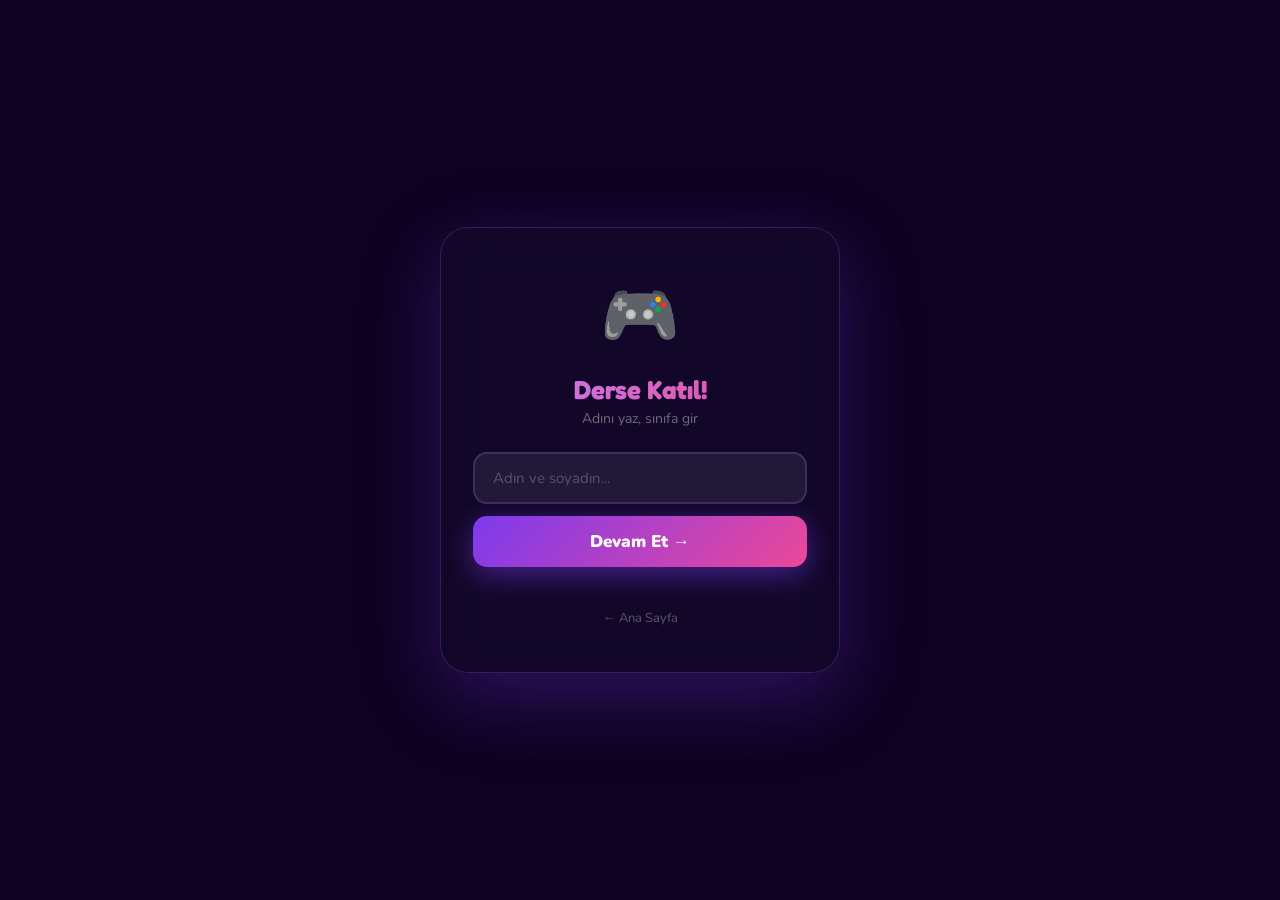
==== commit 20ba98c0: "test şeklinde yapma eklendi" ====
--- a/ogrenci.html
+++ b/ogrenci.html
@@ -2,756 +2,848 @@
 <html lang="tr">
 <head>
 <meta charset="UTF-8">
-<meta name="viewport" content="width=device-width, initial-scale=1.0, maximum-scale=1.0">
+<meta name="viewport" content="width=device-width, initial-scale=1.0, maximum-scale=1.0, user-scalable=no">
 <title>Öğrenci — Akıllı Sınıf</title>
 <link href="https://fonts.googleapis.com/css2?family=Fredoka+One&family=Nunito:wght@400;600;700;800;900&display=swap" rel="stylesheet">
 <style>
 :root{
-  --p:#7c3aed;--p2:#a78bfa;--blue:#2563eb;--pink:#ec4899;
-  --amber:#f59e0b;--green:#10b981;--red:#ef4444;
-  --bg:#0d0221;--card:#1a0f2e;
-}
-*{margin:0;padding:0;box-sizing:border-box;}
-body{font-family:'Nunito',sans-serif;background:var(--bg);min-height:100vh;color:#fff;overflow-x:hidden;}
-
-/* ── BG ANIM ── */
+  --bg:#0d0221;
+  --card:#13082a;
+  --p:#7c3aed;
+  --p2:#a78bfa;
+  --blue:#2563eb;
+  --pink:#ec4899;
+  --amber:#f59e0b;
+  --green:#10b981;
+  --red:#ef4444;
+}
+*{margin:0;padding:0;box-sizing:border-box;-webkit-tap-highlight-color:transparent;}
+html,body{height:100%;overflow:hidden;}
+body{
+  font-family:'Nunito',sans-serif;
+  background:var(--bg);
+  color:#fff;
+  height:100vh;
+  display:flex;
+  flex-direction:column;
+}
+
+/* ── BG ── */
 .bg{position:fixed;inset:0;pointer-events:none;z-index:0;overflow:hidden;}
 .orb{position:absolute;border-radius:50%;filter:blur(90px);animation:orbF 12s ease-in-out infinite;}
-.o1{width:500px;height:500px;background:rgba(124,58,237,.25);top:-150px;left:-150px;}
-.o2{width:350px;height:350px;background:rgba(236,72,153,.2);bottom:-80px;right:-80px;animation-delay:-4s;}
-.o3{width:300px;height:300px;background:rgba(37,99,235,.2);top:40%;left:35%;animation-delay:-8s;}
-@keyframes orbF{0%,100%{transform:translate(0,0)scale(1)}33%{transform:translate(20px,-20px)scale(1.07)}66%{transform:translate(-15px,18px)scale(.93)}}
+.o1{width:500px;height:500px;background:rgba(124,58,237,.22);top:-150px;left:-150px;}
+.o2{width:350px;height:350px;background:rgba(236,72,153,.18);bottom:-80px;right:-80px;animation-delay:-4s;}
+.o3{width:280px;height:280px;background:rgba(37,99,235,.16);top:40%;left:38%;animation-delay:-8s;}
+@keyframes orbF{0%,100%{transform:translate(0,0)scale(1)}33%{transform:translate(18px,-18px)scale(1.06)}66%{transform:translate(-14px,16px)scale(.94)}}
 .star{position:fixed;border-radius:50%;pointer-events:none;z-index:1;animation:twinkle linear infinite;}
-@keyframes twinkle{0%,100%{opacity:.8}50%{opacity:.1}}
-
-/* ── SCREENS ── */
-.screen{position:fixed;inset:0;display:flex;align-items:center;justify-content:center;padding:20px;z-index:10;transition:opacity .4s,transform .4s;}
-.screen.hidden{opacity:0;pointer-events:none;transform:scale(.96);}
+@keyframes twinkle{0%,100%{opacity:.7}50%{opacity:.05}}
+
+/* ── SCREEN SYSTEM ── */
+/* Each screen is a full fixed overlay */
+.screen{
+  position:fixed;inset:0;
+  display:flex;flex-direction:column;
+  align-items:center;justify-content:center;
+  padding:20px;
+  z-index:10;
+  transition:opacity .35s ease, transform .35s ease;
+}
+.screen.out{opacity:0;transform:scale(.95);pointer-events:none;}
+.screen.hidden{display:none!important;}
 
 /* ── LOGIN ── */
-#s-login{flex-direction:column;align-items:center;}
+#s-login{background:var(--bg);}
 .login-card{
-  background:rgba(26,15,46,.9);border:1px solid rgba(167,139,250,.25);
-  border-radius:28px;padding:44px 36px;width:100%;max-width:420px;
+  background:rgba(19,8,42,.92);border:1px solid rgba(167,139,250,.2);
+  border-radius:28px;padding:44px 32px;width:100%;max-width:400px;
   text-align:center;backdrop-filter:blur(20px);
   box-shadow:0 24px 80px rgba(124,58,237,.3);
-  animation:cardEntry .7s cubic-bezier(.34,1.56,.64,1) both;
-}
-@keyframes cardEntry{from{transform:translateY(60px) scale(.85);opacity:0}to{transform:none;opacity:1}}
-.login-logo{font-size:64px;margin-bottom:16px;animation:logoBounce 2s ease-in-out infinite;}
-@keyframes logoBounce{0%,100%{transform:translateY(0)}50%{transform:translateY(-8px)}}
-.login-card h2{font-family:'Fredoka One',sans-serif;font-size:28px;margin-bottom:6px;background:linear-gradient(135deg,#c084fc,#ec4899);-webkit-background-clip:text;-webkit-text-fill-color:transparent;}
-.login-card p{color:rgba(255,255,255,.5);font-size:14px;margin-bottom:28px;}
-.input-wrap{position:relative;margin-bottom:16px;}
-.input-wrap input{
-  width:100%;padding:14px 18px;background:rgba(255,255,255,.07);
-  border:2px solid rgba(167,139,250,.2);border-radius:14px;
-  color:#fff;font-size:15px;font-family:'Nunito',sans-serif;outline:none;transition:.25s;
-}
-.input-wrap input:focus{border-color:var(--p2);background:rgba(167,139,250,.1);box-shadow:0 0 0 4px rgba(124,58,237,.2);}
-.input-wrap input::placeholder{color:rgba(255,255,255,.3);}
-.btn-join{
-  width:100%;padding:14px;border:none;border-radius:14px;
-  background:linear-gradient(135deg,#7c3aed,#ec4899);
-  color:#fff;font-size:17px;font-weight:900;font-family:'Nunito',sans-serif;
-  cursor:pointer;transition:.25s;letter-spacing:.5px;
-  box-shadow:0 8px 30px rgba(124,58,237,.5);
-}
-.btn-join:hover{transform:translateY(-3px);box-shadow:0 14px 40px rgba(124,58,237,.7);}
-.btn-join:active{transform:translateY(0);}
-.err{color:#f87171;font-size:13px;margin-top:8px;min-height:20px;}
-.back-link{display:inline-block;margin-top:20px;color:rgba(255,255,255,.35);font-size:13px;text-decoration:none;transition:.2s;}
-.back-link:hover{color:rgba(255,255,255,.6);}
+  animation:cardUp .7s cubic-bezier(.34,1.56,.64,1) both;
+}
+@keyframes cardUp{from{transform:translateY(60px) scale(.85);opacity:0}to{transform:none;opacity:1}}
+.login-icon{font-size:64px;display:block;margin-bottom:14px;animation:iconBob 2.5s ease-in-out infinite;}
+@keyframes iconBob{0%,100%{transform:translateY(0)}50%{transform:translateY(-8px)}}
+.login-card h2{font-family:'Fredoka One',sans-serif;font-size:26px;background:linear-gradient(135deg,#c084fc,#ec4899);-webkit-background-clip:text;-webkit-text-fill-color:transparent;margin-bottom:4px;}
+.login-card p{color:rgba(255,255,255,.4);font-size:14px;margin-bottom:24px;}
+.inp{width:100%;padding:14px 18px;background:rgba(255,255,255,.07);border:2px solid rgba(167,139,250,.2);border-radius:14px;color:#fff;font-size:15px;font-family:'Nunito',sans-serif;outline:none;transition:.25s;margin-bottom:12px;}
+.inp:focus{border-color:var(--p2);box-shadow:0 0 0 4px rgba(124,58,237,.2);}
+.inp::placeholder{color:rgba(255,255,255,.25);}
+.btn-join{width:100%;padding:14px;border:none;border-radius:14px;background:linear-gradient(135deg,#7c3aed,#ec4899);color:#fff;font-size:17px;font-weight:900;font-family:'Nunito',sans-serif;cursor:pointer;transition:.25s;box-shadow:0 8px 28px rgba(124,58,237,.5);}
+.btn-join:hover{transform:translateY(-3px);}
+.err{color:#f87171;font-size:13px;margin-top:8px;min-height:18px;}
 
 /* ── AVATAR ── */
-#s-avatar{flex-direction:column;align-items:center;}
-.av-card{
-  background:rgba(26,15,46,.9);border:1px solid rgba(167,139,250,.25);
-  border-radius:28px;padding:36px 28px;width:100%;max-width:520px;
-  text-align:center;backdrop-filter:blur(20px);
-  box-shadow:0 24px 80px rgba(124,58,237,.3);
-}
-.av-card h2{font-family:'Fredoka One',sans-serif;font-size:26px;margin-bottom:4px;color:#fff;}
-.av-card p{color:rgba(255,255,255,.45);font-size:13px;margin-bottom:24px;}
-.avatar-grid{display:grid;grid-template-columns:repeat(5,1fr);gap:12px;margin-bottom:28px;}
-.av-btn{
-  aspect-ratio:1;border-radius:18px;border:3px solid transparent;
-  background:rgba(255,255,255,.06);font-size:36px;cursor:pointer;
-  transition:.25s cubic-bezier(.34,1.56,.64,1);display:flex;align-items:center;justify-content:center;
-}
-.av-btn:hover{transform:scale(1.15);background:rgba(167,139,250,.15);border-color:rgba(167,139,250,.4);}
-.av-btn.selected{border-color:var(--p2);background:rgba(124,58,237,.25);transform:scale(1.12);box-shadow:0 0 20px rgba(124,58,237,.5);}
-.btn-continue{
-  width:100%;padding:14px;border:none;border-radius:14px;
-  background:linear-gradient(135deg,#7c3aed,#2563eb);
-  color:#fff;font-size:16px;font-weight:900;font-family:'Nunito',sans-serif;
-  cursor:pointer;transition:.25s;
-  box-shadow:0 8px 24px rgba(124,58,237,.45);
-}
-.btn-continue:hover:not(:disabled){transform:translateY(-3px);}
-.btn-continue:disabled{opacity:.4;cursor:not-allowed;}
+#s-avatar{background:var(--bg);}
+.av-card{background:rgba(19,8,42,.92);border:1px solid rgba(167,139,250,.2);border-radius:28px;padding:32px 24px;width:100%;max-width:480px;text-align:center;backdrop-filter:blur(20px);box-shadow:0 24px 80px rgba(124,58,237,.3);}
+.av-card h2{font-family:'Fredoka One',sans-serif;font-size:24px;color:#fff;margin-bottom:4px;}
+.av-card p{color:rgba(255,255,255,.4);font-size:13px;margin-bottom:20px;}
+.avatar-grid{display:grid;grid-template-columns:repeat(5,1fr);gap:10px;margin-bottom:22px;}
+.av-btn{aspect-ratio:1;border-radius:16px;border:3px solid transparent;background:rgba(255,255,255,.06);font-size:32px;cursor:pointer;transition:.25s cubic-bezier(.34,1.56,.64,1);display:flex;align-items:center;justify-content:center;}
+.av-btn:hover{transform:scale(1.14);background:rgba(167,139,250,.15);border-color:rgba(167,139,250,.35);}
+.av-btn.sel{border-color:var(--p2);background:rgba(124,58,237,.25);transform:scale(1.1);box-shadow:0 0 20px rgba(124,58,237,.5);}
+.btn-cont{width:100%;padding:13px;border:none;border-radius:14px;background:linear-gradient(135deg,#7c3aed,#2563eb);color:#fff;font-size:16px;font-weight:900;font-family:'Nunito',sans-serif;cursor:pointer;transition:.25s;box-shadow:0 6px 22px rgba(124,58,237,.4);}
+.btn-cont:hover:not(:disabled){transform:translateY(-2px);}
+.btn-cont:disabled{opacity:.35;cursor:not-allowed;}
 
 /* ── LOBBY ── */
-#s-lobby{flex-direction:column;align-items:center;text-align:center;}
-.lobby-avatar{font-size:80px;animation:avatarFloat 2.5s ease-in-out infinite;margin-bottom:12px;}
+#s-lobby{background:var(--bg);}
+.lobby-inner{text-align:center;max-width:380px;width:100%;}
+.big-avatar{font-size:88px;display:block;animation:avatarFloat 2.5s ease-in-out infinite;margin-bottom:12px;}
 @keyframes avatarFloat{0%,100%{transform:translateY(0)}50%{transform:translateY(-12px)}}
-.player-name{font-family:'Fredoka One',sans-serif;font-size:28px;color:#fff;margin-bottom:6px;}
-.player-name span{color:var(--p2);}
-.conn-status{display:inline-flex;align-items:center;gap:8px;background:rgba(16,185,129,.12);border:1.5px solid rgba(16,185,129,.3);border-radius:30px;padding:6px 16px;font-size:13px;font-weight:700;color:#34d399;margin-bottom:24px;}
-.cd{width:8px;height:8px;background:#34d399;border-radius:50%;animation:liveDot 1.2s ease infinite;}
-@keyframes liveDot{0%,100%{opacity:1}50%{opacity:.2}}
-.waiting-text{color:rgba(255,255,255,.45);font-size:15px;line-height:1.7;animation:waitPulse 2s ease-in-out infinite;}
-@keyframes waitPulse{0%,100%{opacity:1}50%{opacity:.4}}
-.wait-icon{font-size:48px;margin-bottom:16px;animation:waitSpin 4s linear infinite;}
+.player-name-big{font-family:'Fredoka One',sans-serif;font-size:28px;color:#fff;margin-bottom:8px;}
+.player-name-big span{color:var(--p2);}
+.conn-pill{display:inline-flex;align-items:center;gap:7px;background:rgba(16,185,129,.12);border:1.5px solid rgba(16,185,129,.3);border-radius:30px;padding:5px 16px;font-size:13px;font-weight:700;color:#34d399;margin-bottom:20px;}
+.live-dot{width:8px;height:8px;background:#34d399;border-radius:50%;animation:liveDot 1.2s ease infinite;}
+@keyframes liveDot{0%,100%{opacity:1}50%{opacity:.15}}
+.teacher-card{background:rgba(37,99,235,.1);border:1px solid rgba(96,165,250,.2);border-radius:14px;padding:12px 18px;font-size:14px;color:#93c5fd;margin-bottom:18px;}
+.teacher-card span{font-weight:800;}
+.waiting-anim{font-size:44px;margin-bottom:12px;animation:waitSpin 4s linear infinite;}
 @keyframes waitSpin{from{transform:rotate(0)}to{transform:rotate(360deg)}}
-.lobby-card{background:rgba(26,15,46,.85);border:1px solid rgba(167,139,250,.2);border-radius:24px;padding:40px 32px;max-width:400px;width:100%;backdrop-filter:blur(16px);}
-.teacher-badge{background:rgba(37,99,235,.15);border:1px solid rgba(96,165,250,.25);border-radius:12px;padding:10px 16px;font-size:14px;color:#60a5fa;margin-bottom:20px;}
-.teacher-badge span{font-weight:800;}
-
-/* ── QUESTION INCOMING ── */
-#s-incoming{flex-direction:column;align-items:center;text-align:center;}
-.incoming-icon{font-size:100px;animation:incomingBounce .6s cubic-bezier(.34,1.56,.64,1) both;}
-@keyframes incomingBounce{from{transform:scale(0) rotate(-30deg)}to{transform:none}}
-.incoming-text{font-family:'Fredoka One',sans-serif;font-size:36px;margin-top:16px;animation:fadeUp .5s .2s both;}
-.incoming-sub{color:rgba(255,255,255,.5);font-size:16px;margin-top:8px;animation:fadeUp .5s .35s both;}
+.waiting-txt{color:rgba(255,255,255,.4);font-size:15px;line-height:1.7;animation:pulse 2s ease-in-out infinite;}
+@keyframes pulse{0%,100%{opacity:1}50%{opacity:.35}}
+
+/* Test hazırlanıyor bildirimi */
+.ready-banner{background:rgba(37,99,235,.15);border:1px solid rgba(96,165,250,.25);border-radius:16px;padding:14px 18px;font-size:14px;color:#93c5fd;margin-top:14px;animation:cardUp .4s ease both;}
+.ready-banner strong{color:#60a5fa;}
+
+/* ── TEST BAŞLIYOR FLASH ── */
+#s-starting{background:linear-gradient(135deg,#1a0533,#060d1f);}
+.start-inner{text-align:center;}
+.start-icon{font-size:100px;animation:startPop .6s cubic-bezier(.34,1.56,.64,1) both;}
+@keyframes startPop{from{transform:scale(0) rotate(-30deg)}to{transform:scale(1) rotate(0)}}
+.start-title{font-family:'Fredoka One',sans-serif;font-size:38px;margin-top:16px;animation:fadeUp .5s .2s both;}
+.start-sub{color:rgba(255,255,255,.5);font-size:16px;margin-top:8px;animation:fadeUp .5s .35s both;}
 @keyframes fadeUp{from{transform:translateY(20px);opacity:0}to{transform:none;opacity:1}}
-
-/* ── QUESTION ── */
-#s-question{flex-direction:column;padding:16px;}
-.q-wrap{width:100%;max-width:680px;margin:0 auto;}
-
-/* Timer */
-.timer-ring-wrap{display:flex;justify-content:center;margin-bottom:14px;}
-.timer-ring{position:relative;width:72px;height:72px;}
-.timer-ring svg{transform:rotate(-90deg);}
-.timer-circle-bg{fill:none;stroke:rgba(255,255,255,.1);stroke-width:6;}
-.timer-circle-fill{fill:none;stroke:var(--amber);stroke-width:6;stroke-linecap:round;transition:stroke-dashoffset 1s linear,stroke .3s;}
-.timer-num{position:absolute;inset:0;display:flex;align-items:center;justify-content:center;font-family:'Fredoka One',sans-serif;font-size:22px;color:var(--amber);}
-
-/* Question card */
-.q-card{
-  background:rgba(26,15,46,.9);border:1px solid rgba(167,139,250,.2);
-  border-radius:22px;padding:24px 22px;margin-bottom:16px;
-  backdrop-filter:blur(16px);
-  animation:qSlideIn .5s cubic-bezier(.34,1.56,.64,1) both;
-}
-@keyframes qSlideIn{from{transform:translateY(-30px) scale(.95);opacity:0}to{transform:none;opacity:1}}
-.q-num{font-size:12px;font-weight:900;color:var(--p2);text-transform:uppercase;letter-spacing:2px;margin-bottom:8px;}
-.q-text{font-size:20px;font-weight:800;color:#fff;line-height:1.4;}
-
-/* Answer options */
-.options-grid{display:grid;grid-template-columns:1fr 1fr;gap:12px;}
-.opt-btn{
-  position:relative;border:none;border-radius:18px;padding:18px 16px;
-  cursor:pointer;font-family:'Nunito',sans-serif;font-size:16px;font-weight:800;
-  color:#fff;transition:.2s cubic-bezier(.34,1.56,.64,1);
-  display:flex;align-items:center;gap:12px;text-align:left;overflow:hidden;
+.countdown-num{font-family:'Fredoka One',sans-serif;font-size:120px;color:#fbbf24;animation:countPop .4s cubic-bezier(.34,1.56,.64,1) both;line-height:1;}
+@keyframes countPop{from{transform:scale(1.5);opacity:0}to{transform:scale(1);opacity:1}}
+
+/* ── SORU GELİYOR FLASH ── */
+#s-incoming{background:linear-gradient(135deg,#1a0533,#060d1f);}
+.incoming-inner{text-align:center;}
+.inc-icon{font-size:96px;animation:startPop .5s cubic-bezier(.34,1.56,.64,1) both;}
+.inc-title{font-family:'Fredoka One',sans-serif;font-size:34px;margin-top:14px;animation:fadeUp .4s .15s both;}
+.inc-sub{color:rgba(255,255,255,.5);font-size:16px;margin-top:8px;animation:fadeUp .4s .3s both;}
+.soru-no-badge{display:inline-block;background:rgba(167,139,250,.2);border:1px solid rgba(167,139,250,.3);border-radius:30px;padding:6px 18px;font-size:13px;font-weight:900;color:var(--p2);margin-bottom:14px;animation:fadeUp .4s both;}
+
+/* ── SORU EKRANI ── */
+#s-question{
+  background:var(--bg);
+  padding:0;
+  justify-content:flex-start;
+  overflow-y:auto;
+}
+.q-layout{width:100%;max-width:680px;margin:0 auto;padding:12px 16px 80px;display:flex;flex-direction:column;gap:12px;}
+
+/* Üst bar */
+.q-topbar{display:flex;align-items:center;justify-content:space-between;padding:10px 16px;background:rgba(13,8,26,.9);backdrop-filter:blur(12px);border-bottom:1px solid rgba(167,139,250,.1);flex-shrink:0;width:100%;}
+.q-tb-left{display:flex;align-items:center;gap:10px;}
+.q-avatar{font-size:24px;}
+.q-playername{font-size:13px;font-weight:800;color:#fff;}
+.q-score{font-family:'Fredoka One',sans-serif;font-size:16px;color:#fbbf24;}
+.q-tb-right{display:flex;align-items:center;gap:8px;}
+.q-rank-pill{background:rgba(251,191,36,.1);border:1px solid rgba(251,191,36,.2);border-radius:20px;padding:3px 10px;font-size:12px;font-weight:800;color:#fbbf24;}
+
+/* Timer ring */
+.timer-ring-outer{display:flex;justify-content:center;margin:0;}
+.tring{position:relative;width:70px;height:70px;}
+.tring svg{transform:rotate(-90deg);}
+.trc-bg{fill:none;stroke:rgba(255,255,255,.08);stroke-width:7;}
+.trc-fill{fill:none;stroke:var(--amber);stroke-width:7;stroke-linecap:round;transition:stroke-dashoffset 1s linear,stroke .3s;}
+.tring-num{position:absolute;inset:0;display:flex;align-items:center;justify-content:center;font-family:'Fredoka One',sans-serif;font-size:20px;color:var(--amber);}
+
+/* Soru progress */
+.q-progress-bar{height:5px;background:rgba(255,255,255,.07);border-radius:5px;overflow:hidden;margin:0 16px;}
+.q-progress-fill{height:100%;background:linear-gradient(90deg,#7c3aed,#ec4899);border-radius:5px;transition:width .5s ease;}
+
+/* Soru kartı */
+.q-card{background:rgba(19,8,42,.9);border:1px solid rgba(167,139,250,.15);border-radius:20px;padding:20px 18px;animation:qSlide .45s cubic-bezier(.34,1.56,.64,1) both;backdrop-filter:blur(12px);}
+@keyframes qSlide{from{transform:translateY(-24px) scale(.96);opacity:0}to{transform:none;opacity:1}}
+.q-label{font-size:11px;font-weight:900;color:var(--p2);text-transform:uppercase;letter-spacing:2px;margin-bottom:8px;}
+.q-text{font-size:18px;font-weight:800;color:#fff;line-height:1.45;}
+
+/* Options */
+.options-grid{display:grid;grid-template-columns:1fr 1fr;gap:10px;}
+.opt{
+  position:relative;border:none;border-radius:18px;padding:16px 14px;
+  cursor:pointer;font-family:'Nunito',sans-serif;font-size:15px;font-weight:800;
+  color:#fff;display:flex;align-items:center;gap:10px;text-align:left;overflow:hidden;
+  transition:.2s cubic-bezier(.34,1.56,.64,1);
   animation:optIn .45s cubic-bezier(.34,1.56,.64,1) both;
-}
-.opt-btn:nth-child(1){animation-delay:.1s}
-.opt-btn:nth-child(2){animation-delay:.18s}
-.opt-btn:nth-child(3){animation-delay:.26s}
-.opt-btn:nth-child(4){animation-delay:.34s}
-@keyframes optIn{from{transform:translateY(24px) scale(.9);opacity:0}to{transform:none;opacity:1}}
-.opt-btn:hover:not(:disabled):not(.selected):not(.correct):not(.wrong){transform:scale(1.04) translateY(-2px);}
-.opt-btn:active:not(:disabled){transform:scale(.97);}
-.opt-btn:disabled{cursor:not-allowed;}
-.opt-btn.o0{background:linear-gradient(135deg,#e53935,#c62828);}
-.opt-btn.o1{background:linear-gradient(135deg,#1565c0,#0d47a1);}
-.opt-btn.o2{background:linear-gradient(135deg,#2e7d32,#1b5e20);}
-.opt-btn.o3{background:linear-gradient(135deg,#f9a825,#e65100);}
-.opt-btn.o4{background:linear-gradient(135deg,#6a1b9a,#4a148c);}
-.opt-btn.o5{background:linear-gradient(135deg,#00838f,#006064);}
-.opt-letter{
-  width:34px;height:34px;border-radius:10px;background:rgba(255,255,255,.25);
+  min-height:64px;
+}
+.opt:nth-child(1){animation-delay:.08s}
+.opt:nth-child(2){animation-delay:.16s}
+.opt:nth-child(3){animation-delay:.24s}
+.opt:nth-child(4){animation-delay:.32s}
+@keyframes optIn{from{transform:translateY(22px) scale(.9);opacity:0}to{transform:none;opacity:1}}
+.opt:hover:not(:disabled):not(.picked):not(.correct):not(.wrong){transform:scale(1.04) translateY(-2px);}
+.opt:active:not(:disabled){transform:scale(.96);}
+.opt:disabled{cursor:default;}
+.opt.c0{background:linear-gradient(140deg,#dc2626,#b91c1c);}
+.opt.c1{background:linear-gradient(140deg,#1d4ed8,#1e40af);}
+.opt.c2{background:linear-gradient(140deg,#15803d,#166534);}
+.opt.c3{background:linear-gradient(140deg,#d97706,#b45309);}
+.opt.c4{background:linear-gradient(140deg,#7c3aed,#6d28d9);}
+.opt.c5{background:linear-gradient(140deg,#0891b2,#0e7490);}
+.opt-letter{width:32px;height:32px;border-radius:10px;background:rgba(255,255,255,.22);display:flex;align-items:center;justify-content:center;font-size:15px;font-weight:900;flex-shrink:0;}
+.opt.picked{transform:scale(1.04)!important;box-shadow:0 0 0 4px rgba(255,255,255,.55),0 8px 28px rgba(0,0,0,.4);}
+.opt.correct{background:linear-gradient(140deg,#16a34a,#15803d)!important;box-shadow:0 0 0 4px rgba(34,197,94,.6)!important;}
+.opt.wrong{opacity:.5;}
+/* Shimmer */
+.opt::after{content:'';position:absolute;top:-50%;left:-75%;width:50%;height:200%;background:linear-gradient(90deg,transparent,rgba(255,255,255,.1),transparent);transform:skewX(-20deg);animation:shimmer 3s ease-in-out infinite;}
+.opt:nth-child(2)::after{animation-delay:-1.5s}
+.opt:nth-child(3)::after{animation-delay:-3s}
+@keyframes shimmer{0%{left:-75%}60%,100%{left:160%}}
+
+/* Açık uçlu */
+.open-wrap{animation:qSlide .4s .1s both;}
+.open-wrap textarea{width:100%;padding:14px;background:rgba(255,255,255,.07);border:2px solid rgba(167,139,250,.18);border-radius:16px;color:#fff;font-size:15px;font-family:'Nunito',sans-serif;outline:none;resize:vertical;min-height:100px;transition:.25s;}
+.open-wrap textarea:focus{border-color:var(--p2);box-shadow:0 0 0 4px rgba(124,58,237,.2);}
+.btn-open{width:100%;margin-top:10px;padding:13px;border:none;border-radius:14px;background:linear-gradient(135deg,#7c3aed,#ec4899);color:#fff;font-size:16px;font-weight:900;font-family:'Nunito',sans-serif;cursor:pointer;transition:.25s;box-shadow:0 6px 22px rgba(124,58,237,.4);}
+.btn-open:hover:not(:disabled){transform:translateY(-2px);}
+.btn-open:disabled{opacity:.35;cursor:default;}
+
+/* Feedback */
+.fb{display:flex;align-items:center;gap:10px;border-radius:50px;padding:11px 22px;font-size:15px;font-weight:800;animation:fbPop .5s cubic-bezier(.34,1.56,.64,1) both;align-self:center;}
+@keyframes fbPop{from{transform:scale(0)}to{transform:scale(1)}}
+.fb-sent{background:rgba(59,130,246,.18);border:2px solid rgba(96,165,250,.35);color:#93c5fd;}
+.fb-ok{background:rgba(34,197,94,.18);border:2px solid rgba(34,197,94,.35);color:#86efac;}
+.fb-bad{background:rgba(239,68,68,.18);border:2px solid rgba(239,68,68,.35);color:#fca5a5;}
+.fb-timeout{background:rgba(245,158,11,.18);border:2px solid rgba(245,158,11,.35);color:#fde68a;}
+
+/* ── SONUÇ POPUP ── */
+.result-popup{
+  position:fixed;inset:0;z-index:50;
   display:flex;align-items:center;justify-content:center;
-  font-size:16px;font-weight:900;flex-shrink:0;
-}
-.opt-btn.selected{transform:scale(1.04)!important;box-shadow:0 0 0 4px rgba(255,255,255,.6),0 8px 30px rgba(0,0,0,.4);}
-.opt-btn.correct{background:linear-gradient(135deg,#22c55e,#16a34a)!important;box-shadow:0 0 0 4px rgba(34,197,94,.6),0 8px 30px rgba(34,197,94,.4);}
-.opt-btn.wrong{background:linear-gradient(135deg,#ef4444,#dc2626)!important;opacity:.6;}
-.opt-btn .shimmer{position:absolute;inset:0;background:linear-gradient(90deg,transparent,rgba(255,255,255,.12),transparent);transform:translateX(-100%);animation:shimmerSlide 2s ease infinite;}
-@keyframes shimmerSlide{0%{transform:translateX(-100%)}60%,100%{transform:translateX(100%)}}
-
-/* Open answer */
-.open-area{animation:qSlideIn .45s .1s both;}
-.open-area textarea{
-  width:100%;padding:16px;background:rgba(255,255,255,.07);
-  border:2px solid rgba(167,139,250,.2);border-radius:16px;
-  color:#fff;font-size:15px;font-family:'Nunito',sans-serif;
-  outline:none;resize:vertical;min-height:100px;transition:.25s;
-}
-.open-area textarea:focus{border-color:var(--p2);box-shadow:0 0 0 4px rgba(124,58,237,.2);}
-.btn-submit{
-  width:100%;margin-top:12px;padding:14px;border:none;border-radius:14px;
-  background:linear-gradient(135deg,#7c3aed,#ec4899);
-  color:#fff;font-size:16px;font-weight:900;font-family:'Nunito',sans-serif;
-  cursor:pointer;transition:.25s;box-shadow:0 8px 24px rgba(124,58,237,.4);
-}
-.btn-submit:hover:not(:disabled){transform:translateY(-2px);}
-.btn-submit:disabled{opacity:.4;cursor:not-allowed;}
-
-/* Feedback */
-.feedback-area{margin-top:14px;text-align:center;}
-.fb-pill{
-  display:inline-flex;align-items:center;gap:10px;
-  border-radius:50px;padding:12px 24px;font-size:15px;font-weight:800;
-  animation:fbPop .5s cubic-bezier(.34,1.56,.64,1) both;
-}
-@keyframes fbPop{from{transform:scale(0)}to{transform:scale(1)}}
-.fb-sent{background:rgba(59,130,246,.2);border:2px solid rgba(96,165,250,.4);color:#93c5fd;}
-.fb-correct{background:rgba(34,197,94,.2);border:2px solid rgba(34,197,94,.4);color:#86efac;}
-.fb-wrong{background:rgba(239,68,68,.2);border:2px solid rgba(239,68,68,.4);color:#fca5a5;}
-
-/* Score popup */
-.score-popup{
-  position:fixed;top:50%;left:50%;transform:translate(-50%,-50%) scale(0);
-  background:linear-gradient(135deg,#7c3aed,#ec4899);
-  border-radius:24px;padding:32px 40px;text-align:center;z-index:100;
-  box-shadow:0 24px 80px rgba(124,58,237,.6);
-  transition:transform .5s cubic-bezier(.34,1.56,.64,1),opacity .3s;
-  opacity:0;pointer-events:none;
-}
-.score-popup.show{transform:translate(-50%,-50%) scale(1);opacity:1;}
-.score-popup .sp-icon{font-size:64px;margin-bottom:12px;}
-.score-popup h3{font-family:'Fredoka One',sans-serif;font-size:28px;margin-bottom:6px;}
-.score-popup p{color:rgba(255,255,255,.7);font-size:14px;}
-
-/* History tab styles */
-.hist-item{background:rgba(26,15,46,.7);border:1px solid rgba(167,139,250,.15);border-radius:16px;padding:16px;margin-bottom:12px;}
-.hist-item h4{font-size:15px;font-weight:700;color:#e2e8f0;margin-bottom:8px;}
-.hist-meta{display:flex;gap:8px;flex-wrap:wrap;margin-bottom:4px;}
-.hist-badge{padding:3px 10px;border-radius:20px;font-size:11px;font-weight:700;}
-.hb-correct{background:rgba(34,197,94,.15);color:#4ade80;border:1px solid rgba(34,197,94,.25);}
-.hb-wrong{background:rgba(239,68,68,.15);color:#f87171;border:1px solid rgba(239,68,68,.25);}
-.hb-neutral{background:rgba(255,255,255,.07);color:#94a3b8;}
-
-/* Top bar */
-.topbar{
-  position:fixed;top:0;left:0;right:0;z-index:20;
-  background:rgba(13,2,33,.85);backdrop-filter:blur(12px);
-  border-bottom:1px solid rgba(167,139,250,.1);
-  padding:10px 20px;display:flex;align-items:center;justify-content:space-between;
-}
-.tb-left{display:flex;align-items:center;gap:10px;}
-.tb-avatar{font-size:26px;}
-.tb-name{font-size:14px;font-weight:800;color:#fff;}
-.tb-teacher{font-size:12px;color:rgba(255,255,255,.4);margin-top:1px;}
-.tb-right{display:flex;align-items:center;gap:10px;}
-.conn-badge{display:inline-flex;align-items:center;gap:5px;padding:4px 10px;border-radius:20px;font-size:11px;font-weight:700;}
-.cb-on{background:rgba(16,185,129,.12);border:1px solid rgba(16,185,129,.3);color:#34d399;}
-.cb-off{background:rgba(239,68,68,.12);border:1px solid rgba(239,68,68,.3);color:#f87171;}
-
-/* Tabs */
-.tab-bar{
-  position:fixed;bottom:0;left:0;right:0;z-index:20;
-  background:rgba(13,2,33,.9);backdrop-filter:blur(12px);
-  border-top:1px solid rgba(167,139,250,.12);
-  display:flex;padding:8px 16px 12px;gap:8px;
-}
-.tab-btn{flex:1;padding:10px 8px;border:none;border-radius:14px;background:transparent;color:rgba(255,255,255,.4);font-family:'Nunito',sans-serif;font-size:12px;font-weight:800;cursor:pointer;transition:.2s;display:flex;flex-direction:column;align-items:center;gap:3px;}
-.tab-btn.active{background:rgba(167,139,250,.15);color:#a78bfa;}
-.tab-btn span:first-child{font-size:20px;}
-
-.screen-with-tabs{padding-top:64px;padding-bottom:72px;}
-.screen-with-tabs>div{width:100%;max-width:680px;overflow-y:auto;max-height:calc(100vh - 140px);}
-
-.hidden{display:none!important;}
-
-/* Celebration confetti */
-.celeb{position:fixed;pointer-events:none;z-index:200;}
-.celeb-piece{position:absolute;width:10px;height:10px;border-radius:2px;animation:celebFall 1.5s ease-out forwards;}
-@keyframes celebFall{
-  0%{transform:translateY(0) rotate(0) scale(1);opacity:1;}
-  100%{transform:translateY(200px) rotate(720deg) scale(0);opacity:0;}
-}
+  padding:20px;
+  background:rgba(0,0,0,.6);backdrop-filter:blur(8px);
+  opacity:0;pointer-events:none;transition:opacity .3s;
+}
+.result-popup.show{opacity:1;pointer-events:all;}
+.result-inner{
+  background:var(--card);border:1px solid rgba(167,139,250,.2);
+  border-radius:24px;padding:32px 28px;max-width:380px;width:100%;text-align:center;
+  box-shadow:0 24px 80px rgba(124,58,237,.4);
+  transform:scale(.8);transition:transform .4s cubic-bezier(.34,1.56,.64,1);
+}
+.result-popup.show .result-inner{transform:scale(1);}
+.result-icon{font-size:72px;display:block;margin-bottom:12px;}
+.result-title{font-family:'Fredoka One',sans-serif;font-size:28px;margin-bottom:6px;}
+.result-sub{color:rgba(255,255,255,.5);font-size:14px;margin-bottom:16px;line-height:1.6;}
+.puan-earned{font-family:'Fredoka One',sans-serif;font-size:42px;color:#fbbf24;margin-bottom:4px;}
+.puan-label{color:rgba(255,255,255,.4);font-size:13px;margin-bottom:16px;}
+.total-puan{background:rgba(37,99,235,.15);border:1px solid rgba(96,165,250,.2);border-radius:14px;padding:10px 18px;font-size:14px;color:#93c5fd;margin-bottom:14px;}
+.total-puan strong{font-family:'Fredoka One',sans-serif;font-size:20px;color:#60a5fa;}
+.mini-lb{text-align:left;}
+.mlb-title{font-size:11px;font-weight:900;color:rgba(255,255,255,.3);text-transform:uppercase;letter-spacing:2px;margin-bottom:8px;}
+.mlb-row{display:flex;align-items:center;gap:8px;padding:6px 0;border-bottom:1px solid rgba(255,255,255,.05);font-size:13px;}
+.mlb-row:last-child{border:none;}
+.mlb-medal{min-width:22px;font-size:16px;}
+.mlb-name{flex:1;font-weight:700;}
+.mlb-score{font-family:'Fredoka One',sans-serif;color:#60a5fa;}
+.mlb-me{background:rgba(124,58,237,.15);border-radius:8px;padding:2px 8px;}
+.next-pill{display:inline-flex;align-items:center;gap:6px;background:rgba(37,99,235,.15);border:1px solid rgba(96,165,250,.2);border-radius:30px;padding:6px 16px;font-size:13px;font-weight:800;color:#60a5fa;margin-top:12px;animation:pulse 1.5s ease-in-out infinite;}
+
+/* ── TEST BİTTİ / FİNAL ── */
+#s-final{
+  background:linear-gradient(135deg,#0d0221,#1a0533);
+  overflow-y:auto;
+  justify-content:flex-start;
+  padding:30px 20px 60px;
+}
+.final-inner{width:100%;max-width:500px;text-align:center;}
+.final-trophy{font-size:96px;display:block;animation:trophySpin 1s cubic-bezier(.34,1.56,.64,1) both;}
+@keyframes trophySpin{from{transform:scale(0) rotate(-180deg)}to{transform:scale(1) rotate(0)}}
+.final-title{font-family:'Fredoka One',sans-serif;font-size:34px;margin:16px 0 4px;animation:fadeUp .5s .3s both;}
+.final-sub{color:rgba(255,255,255,.45);font-size:14px;margin-bottom:28px;animation:fadeUp .5s .45s both;}
+.my-result-card{background:linear-gradient(135deg,rgba(124,58,237,.25),rgba(37,99,235,.2));border:1px solid rgba(167,139,250,.25);border-radius:20px;padding:24px;margin-bottom:24px;animation:fadeUp .5s .5s both;}
+.mr-rank{font-family:'Fredoka One',sans-serif;font-size:56px;margin-bottom:6px;}
+.mr-puan{font-family:'Fredoka One',sans-serif;font-size:40px;color:#fbbf24;margin-bottom:4px;}
+.mr-puan-label{color:rgba(255,255,255,.4);font-size:13px;margin-bottom:10px;}
+.mr-name{font-size:16px;font-weight:800;color:var(--p2);}
+.final-lb{background:rgba(19,8,42,.85);border:1px solid rgba(167,139,250,.15);border-radius:20px;overflow:hidden;animation:fadeUp .5s .6s both;}
+.flb-header{padding:14px 18px;background:rgba(255,255,255,.04);border-bottom:1px solid rgba(255,255,255,.06);font-size:12px;font-weight:900;color:rgba(255,255,255,.3);text-transform:uppercase;letter-spacing:2px;}
+.flb-row{display:flex;align-items:center;gap:12px;padding:14px 18px;border-bottom:1px solid rgba(255,255,255,.06);animation:qSlide .4s ease both;}
+.flb-row:last-child{border:none;}
+.flb-medal{font-size:22px;min-width:28px;text-align:center;}
+.flb-name{flex:1;font-size:15px;font-weight:800;}
+.flb-score{font-family:'Fredoka One',sans-serif;font-size:18px;color:#60a5fa;}
+.flb-row.me-row{background:rgba(124,58,237,.12);border-left:3px solid var(--p2);}
+.btn-restart{margin-top:20px;padding:14px 32px;border:none;border-radius:14px;background:linear-gradient(135deg,#7c3aed,#ec4899);color:#fff;font-size:16px;font-weight:900;font-family:'Nunito',sans-serif;cursor:pointer;box-shadow:0 8px 24px rgba(124,58,237,.4);animation:fadeUp .5s .8s both;}
+.btn-restart:hover{transform:translateY(-3px);}
+
+/* Confetti */
+.conf-piece{position:fixed;pointer-events:none;z-index:200;border-radius:2px;animation:confFall 1.8s ease-out forwards;}
+@keyframes confFall{0%{transform:translateY(-20px) rotate(0) scale(1);opacity:1}100%{transform:translateY(220px) rotate(720deg) scale(0);opacity:0}}
+
+/* Connection lost */
+#conn-lost{position:fixed;bottom:20px;left:50%;transform:translateX(-50%);background:rgba(239,68,68,.15);border:1px solid rgba(239,68,68,.3);border-radius:12px;padding:8px 18px;font-size:13px;font-weight:700;color:#f87171;z-index:100;display:none;}
 </style>
 </head>
 <body>
+
 <div class="bg">
   <div class="orb o1"></div><div class="orb o2"></div><div class="orb o3"></div>
 </div>
 
-<!-- SCREEN 1: GİRİŞ -->
+<!-- ── S1: GİRİŞ ── -->
 <div class="screen" id="s-login">
   <div class="login-card">
-    <div class="login-logo">🎮</div>
+    <span class="login-icon">🎮</span>
     <h2>Derse Katıl!</h2>
-    <p>Adını yaz ve sınıfa gir</p>
-    <div class="input-wrap">
-      <input type="text" id="input-name" placeholder="Adın ve soyadın..." maxlength="40">
-    </div>
-    <button class="btn-join" onclick="goToAvatar()">Devam Et →</button>
+    <p>Adını yaz, sınıfa gir</p>
+    <input type="text" class="inp" id="inp-name" placeholder="Adın ve soyadın..." maxlength="40">
+    <button class="btn-join" onclick="goAvatar()">Devam Et →</button>
     <div class="err" id="login-err"></div>
-    <a href="index.html" class="back-link">← Ana Sayfaya Dön</a>
+    <a href="index.html" style="display:inline-block;margin-top:16px;color:rgba(255,255,255,.3);font-size:13px;text-decoration:none;">← Ana Sayfa</a>
   </div>
 </div>
 
-<!-- SCREEN 2: AVATAR SEÇİMİ -->
+<!-- ── S2: AVATAR ── -->
 <div class="screen hidden" id="s-avatar">
   <div class="av-card">
     <h2>Avatar Seç! 🎨</h2>
-    <p>Seni temsil edecek emojini seç</p>
+    <p>Seni temsil edecek karakterini seç</p>
     <div class="avatar-grid" id="avatar-grid"></div>
-    <button class="btn-continue" id="btn-continue" onclick="doLogin()" disabled>Sınıfa Gir! 🚀</button>
+    <button class="btn-cont" id="btn-cont" onclick="doConnect()" disabled>Sınıfa Gir! 🚀</button>
   </div>
 </div>
 
-<!-- SCREEN 3: LOBBY / BEKLE -->
+<!-- ── S3: LOBBY ── -->
 <div class="screen hidden" id="s-lobby">
-  <div class="lobby-card">
-    <div class="lobby-avatar" id="lb-avatar">🎓</div>
-    <div class="player-name">Merhaba, <span id="lb-name">—</span>!</div>
-    <div style="margin:10px 0;">
-      <div class="conn-status" id="lb-conn"><div class="cd"></div>Bağlanıyor...</div>
-    </div>
-    <div class="teacher-badge" id="lb-teacher">Öğretmen: <span>Bekleniyor...</span></div>
-    <div class="wait-icon">⏳</div>
-    <p class="waiting-text">Öğretmenin soru göndermesi<br>bekleniyor...</p>
+  <div class="lobby-inner">
+    <span class="big-avatar" id="lb-av">🎓</span>
+    <div class="player-name-big">Merhaba, <span id="lb-name">—</span>!</div>
+    <div class="conn-pill" id="conn-pill"><div class="live-dot"></div>Bağlanıyor...</div>
+    <div class="teacher-card" id="lb-teacher">Öğretmen: <span>Bekleniyor...</span></div>
+    <div class="waiting-anim">⏳</div>
+    <p class="waiting-txt">Öğretmenin testi başlatması<br>bekleniyor...</p>
+    <div id="test-ready-banner" class="hidden"></div>
   </div>
 </div>
 
-<!-- SCREEN 4: SORU GELİYOR (flash) -->
+<!-- ── S4: TEST BAŞLIYOR ── -->
+<div class="screen hidden" id="s-starting">
+  <div class="start-inner">
+    <span class="start-icon" id="start-icon">🚀</span>
+    <div class="start-title" id="start-title">Test Başlıyor!</div>
+    <div class="start-sub" id="start-sub">Hazır ol!</div>
+    <div class="countdown-num hidden" id="countdown-num">3</div>
+  </div>
+</div>
+
+<!-- ── S5: SORU GELİYOR ── -->
 <div class="screen hidden" id="s-incoming">
-  <div class="incoming-icon" id="ic-icon">❓</div>
-  <div class="incoming-text">Yeni Soru!</div>
-  <div class="incoming-sub">Hazır mısın? 🎯</div>
+  <div class="incoming-inner">
+    <div class="soru-no-badge" id="inc-badge">Soru 1 / 5</div>
+    <span class="inc-icon" id="inc-icon">❓</span>
+    <div class="inc-title">Yeni Soru!</div>
+    <div class="inc-sub">Hazır mısın? 🎯</div>
+  </div>
 </div>
 
-<!-- TOP BAR (main panel) -->
-<div class="topbar hidden" id="topbar">
-  <div class="tb-left">
-    <div class="tb-avatar" id="tb-avatar">🎓</div>
-    <div>
-      <div class="tb-name" id="tb-name">—</div>
-      <div class="tb-teacher" id="tb-teacher">Öğretmen: —</div>
-    </div>
-  </div>
-  <div class="tb-right">
-    <div class="conn-badge cb-on" id="tb-conn">● Bağlı</div>
-  </div>
-</div>
-
-<!-- SCREEN 5: SORU (main game) -->
-<div class="screen hidden screen-with-tabs" id="s-question">
-  <div>
-    <!-- Timer -->
-    <div id="timer-wrap" class="hidden" style="text-align:center;margin-bottom:10px;">
-      <div class="timer-ring-wrap">
-        <div class="timer-ring">
-          <svg width="72" height="72" viewBox="0 0 72 72">
-            <circle class="timer-circle-bg" cx="36" cy="36" r="30"/>
-            <circle class="timer-circle-fill" id="timer-circle" cx="36" cy="36" r="30"
-              stroke-dasharray="188.4" stroke-dashoffset="0"/>
-          </svg>
-          <div class="timer-num" id="timer-num">--</div>
-        </div>
+<!-- ── S6: SORU ── -->
+<div class="screen hidden" id="s-question">
+  <!-- Üst bar -->
+  <div class="q-topbar">
+    <div class="q-tb-left">
+      <span class="q-avatar" id="qt-av">🎓</span>
+      <div>
+        <div class="q-playername" id="qt-name">—</div>
+        <div class="q-score" id="qt-score">0 puan</div>
       </div>
     </div>
-
-    <!-- Question card -->
+    <div class="q-tb-right">
+      <div class="q-rank-pill" id="qt-rank" style="display:none;">🏆 #1</div>
+      <div class="tring" id="timer-ring" style="display:none;">
+        <svg width="70" height="70" viewBox="0 0 70 70">
+          <circle class="trc-bg" cx="35" cy="35" r="29"/>
+          <circle class="trc-fill" id="trc" cx="35" cy="35" r="29"
+            stroke-dasharray="182.2" stroke-dashoffset="0"/>
+        </svg>
+        <div class="tring-num" id="timer-num">--</div>
+      </div>
+    </div>
+  </div>
+  <!-- Progress bar -->
+  <div class="q-progress-bar">
+    <div class="q-progress-fill" id="q-prog-fill" style="width:0%"></div>
+  </div>
+  <!-- Main layout scroll -->
+  <div class="q-layout">
     <div class="q-card" id="q-card">
-      <div class="q-num" id="q-num">SORU</div>
-      <div class="q-text" id="q-text">Soru yükleniyor...</div>
+      <div class="q-label" id="q-label">SORU</div>
+      <div class="q-text" id="q-text">Yükleniyor...</div>
     </div>
-
-    <!-- Options -->
     <div class="options-grid" id="options-grid"></div>
-
-    <!-- Open ended -->
-    <div class="open-area hidden" id="open-area">
-      <textarea id="open-input" placeholder="Cevabınızı buraya yazın..."></textarea>
-      <button class="btn-submit" id="btn-open-submit" onclick="sendOpen()">Cevabı Gönder ✓</button>
+    <div class="open-wrap hidden" id="open-wrap">
+      <textarea id="open-inp" placeholder="Cevabınızı buraya yazın..."></textarea>
+      <button class="btn-open" id="btn-open-send" onclick="sendOpen()">Cevabı Gönder ✓</button>
     </div>
-
-    <!-- Feedback -->
-    <div class="feedback-area" id="feedback-area"></div>
+    <div id="fb-area"></div>
   </div>
 </div>
 
-<!-- TAB BAR (for question/history) -->
-<div class="tab-bar hidden" id="tab-bar">
-  <button class="tab-btn active" id="tab-soru-btn" onclick="showTab('soru')">
-    <span>❓</span><span>Soru</span>
-  </button>
-  <button class="tab-btn" id="tab-gecmis-btn" onclick="showTab('gecmis')">
-    <span>📋</span><span>Geçmişim</span>
-  </button>
+<!-- ── S7: FİNAL / SIRALAMASI ── -->
+<div class="screen hidden" id="s-final">
+  <div class="final-inner">
+    <span class="final-trophy" id="final-trophy">🏆</span>
+    <div class="final-title">Test Tamamlandı!</div>
+    <div class="final-sub" id="final-sub">Harika bir performans!</div>
+    <div class="my-result-card" id="my-result-card">
+      <div class="mr-rank" id="mr-rank">🏅</div>
+      <div class="mr-puan" id="mr-puan">0</div>
+      <div class="mr-puan-label">toplam puan</div>
+      <div class="mr-name" id="mr-name">—</div>
+    </div>
+    <div class="final-lb">
+      <div class="flb-header">🏆 Final Sıralaması</div>
+      <div id="final-lb-list"></div>
+    </div>
+    <button class="btn-restart" onclick="window.location.reload()">🔄 Tekrar Katıl</button>
+  </div>
 </div>
 
-<!-- SCREEN 6: GEÇMİŞ -->
-<div class="screen hidden screen-with-tabs" id="s-gecmis">
-  <div>
-    <div style="padding:0 4px;">
-      <h3 style="font-family:'Fredoka One',sans-serif;font-size:22px;margin-bottom:16px;color:var(--p2);">📋 Geçmiş Yanıtlarım</h3>
-      <div id="gecmis-list"><p style="color:rgba(255,255,255,.4);text-align:center;padding:30px 0;">Henüz geçmiş yok.</p></div>
-    </div>
+<!-- Sonuç popup (her soru sonrası) -->
+<div class="result-popup" id="result-popup">
+  <div class="result-inner">
+    <span class="result-icon" id="rp-icon">🎉</span>
+    <div class="result-title" id="rp-title">Doğru!</div>
+    <div class="result-sub" id="rp-sub">Harika iş!</div>
+    <div class="puan-earned" id="rp-puan">+0</div>
+    <div class="puan-label">puan kazandın</div>
+    <div class="total-puan">Toplam: <strong id="rp-total">0</strong> puan</div>
+    <div class="mini-lb" id="rp-lb"></div>
+    <div class="next-pill" id="rp-next" style="display:none;">⏳ Sonraki soru geliyor...</div>
   </div>
 </div>
 
-<!-- Score popup -->
-<div class="score-popup" id="score-popup">
-  <div class="sp-icon" id="sp-icon">🎉</div>
-  <h3 id="sp-title">Süper!</h3>
-  <p id="sp-sub">Cevabın kaydedildi</p>
-</div>
+<div id="conn-lost">⚠️ Bağlantı koptu, yeniden bağlanılıyor...</div>
 
 <script>
-// ── STATE ──
-let ws, playerName='', playerAvatar='🎓', aktivSoruId=null, soruKilitli=false, toplamSure=0, qNum=0;
-const CIRCUMFERENCE = 188.4; // 2πr = 2*π*30
-
-const AVATARS = ['🦊','🐯','🐻','🐼','🦁','🐸','🦄','🐙','🐺','🦋',
-                  '🦉','🐳','🦊','🐢','🐬','🦀','🐝','🦅','🐲','🦖'];
-
-// ── INIT ──
-document.getElementById('input-name').addEventListener('keydown', e => { if(e.key==='Enter') goToAvatar(); });
-
-// Stars
-for(let i=0;i<60;i++){
+// ─── STATE ──────────────────────────────────────────────────────
+const AVATARS=['🦊','🐯','🐻','🐼','🦁','🐸','🦄','🐙','🐺','🦋','🦉','🐳','🐬','🦀','🐝','🦅','🐲','🦖','🦕','🤖'];
+const CIRC=182.2;
+
+let ws, playerName='', playerAvatar='🎓';
+let aktivSoruId=null, solutionLocked=false, currentSure=0, qNum=0, qTotal=0;
+let myTotalScore=0, myRank=null;
+let testBitti=false;
+
+// ─── STARS ──────────────────────────────────────────────────────
+for(let i=0;i<55;i++){
   const s=document.createElement('div');s.className='star';
-  const sz=1+Math.random()*2;
+  const sz=1+Math.random()*2.2;
   s.style.cssText=`left:${Math.random()*100}%;top:${Math.random()*100}%;width:${sz}px;height:${sz}px;background:#fff;animation-duration:${2+Math.random()*4}s;animation-delay:${-Math.random()*5}s;`;
   document.body.appendChild(s);
 }
 
-// ── AVATAR GRID ──
-function buildAvatarGrid(){
-  const grid = document.getElementById('avatar-grid');
-  grid.innerHTML = '';
-  AVATARS.forEach(em => {
-    const btn = document.createElement('button');
-    btn.className = 'av-btn';
-    btn.textContent = em;
-    btn.onclick = () => {
-      document.querySelectorAll('.av-btn').forEach(b => b.classList.remove('selected'));
-      btn.classList.add('selected');
-      playerAvatar = em;
-      document.getElementById('btn-continue').disabled = false;
+// ─── AVATAR GRID ────────────────────────────────────────────────
+(function buildAvatars(){
+  const g=document.getElementById('avatar-grid');
+  AVATARS.forEach(em=>{
+    const b=document.createElement('button');
+    b.className='av-btn'; b.textContent=em;
+    b.onclick=()=>{
+      document.querySelectorAll('.av-btn').forEach(x=>x.classList.remove('sel'));
+      b.classList.add('sel');
+      playerAvatar=em;
+      document.getElementById('btn-cont').disabled=false;
     };
-    grid.appendChild(btn);
+    g.appendChild(b);
   });
-}
-buildAvatarGrid();
-
-// ── SCREENS ──
-function showScreen(id){
-  ['s-login','s-avatar','s-lobby','s-incoming'].forEach(s => {
-    document.getElementById(s).classList.add('hidden');
+})();
+
+// ─── SCREEN MANAGER ─────────────────────────────────────────────
+function goScreen(id){
+  document.querySelectorAll('.screen').forEach(s=>{
+    s.classList.add('hidden');
   });
-  const mainScreens = ['s-question','s-gecmis'];
-  const isMain = mainScreens.includes(id);
-  mainScreens.forEach(s => document.getElementById(s).classList.add('hidden'));
-  
-  const topbar = document.getElementById('topbar');
-  const tabbar = document.getElementById('tab-bar');
-  
-  if(id === 's-login' || id === 's-avatar' || id === 's-lobby' || id === 's-incoming'){
-    document.getElementById(id).classList.remove('hidden');
-    topbar.classList.add('hidden');
-    tabbar.classList.add('hidden');
+  const el=document.getElementById(id);
+  el.classList.remove('hidden');
+  // Scroll to top for final and question
+  if(id==='s-final'||id==='s-question') el.scrollTop=0;
+}
+
+// ─── LOGIN FLOW ─────────────────────────────────────────────────
+document.getElementById('inp-name').addEventListener('keydown',e=>{if(e.key==='Enter')goAvatar();});
+
+function goAvatar(){
+  const v=document.getElementById('inp-name').value.trim();
+  if(!v){document.getElementById('login-err').textContent='Lütfen adını girin!';return;}
+  playerName=v;
+  goScreen('s-avatar');
+}
+
+function doConnect(){
+  document.getElementById('lb-name').textContent=playerName;
+  document.getElementById('lb-av').textContent=playerAvatar;
+  document.getElementById('qt-av').textContent=playerAvatar;
+  document.getElementById('qt-name').textContent=playerName;
+  goScreen('s-lobby');
+  initWS();
+}
+
+// ─── WEBSOCKET ──────────────────────────────────────────────────
+function initWS(){
+  const url='ws://'+window.location.hostname+':8765';
+  ws=new WebSocket(url);
+  ws.onopen=()=>{
+    setConn(true);
+    ws.send(JSON.stringify({rol:'ogrenci',isim:playerName}));
+  };
+  ws.onclose=()=>{
+    setConn(false);
+    document.getElementById('conn-lost').style.display='block';
+    setTimeout(()=>{if(!testBitti)initWS();},3000);
+  };
+  ws.onerror=()=>setConn(false);
+  ws.onmessage=e=>handleMsg(JSON.parse(e.data));
+}
+
+function setConn(on){
+  const p=document.getElementById('conn-pill');
+  if(on){
+    p.innerHTML='<div class="live-dot"></div>Bağlandı ✓';
+    p.style.color='#34d399';
+    document.getElementById('conn-lost').style.display='none';
   } else {
-    document.getElementById(id).classList.remove('hidden');
-    topbar.classList.remove('hidden');
-    tabbar.classList.remove('hidden');
-  }
-}
-
-// ── FLOW ──
-function goToAvatar(){
-  const name = document.getElementById('input-name').value.trim();
-  if(!name){ document.getElementById('login-err').textContent='Lütfen adınızı girin!'; return; }
-  playerName = name;
-  showScreen('s-avatar');
-}
-
-function doLogin(){
-  document.getElementById('lb-name').textContent = playerName;
-  document.getElementById('lb-avatar').textContent = playerAvatar;
-  document.getElementById('tb-avatar').textContent = playerAvatar;
-  document.getElementById('tb-name').textContent = playerName;
-  showScreen('s-lobby');
-  initWS();
-}
-
-// ── WEBSOCKET ──
-function initWS(){
-  const wsUrl = 'ws://' + window.location.hostname + ':8765';
-  ws = new WebSocket(wsUrl);
-
-  ws.onopen = () => {
-    updateConn(true);
-    ws.send(JSON.stringify({ rol:'ogrenci', isim:playerName }));
-  };
-  ws.onclose = () => {
-    updateConn(false);
-  };
-  ws.onerror = () => {
-    updateConn(false);
-  };
-  ws.onmessage = (e) => {
-    const d = JSON.parse(e.data);
-    handleMsg(d);
-  };
-}
-
-function updateConn(on){
-  const lb = document.getElementById('lb-conn');
-  const tb = document.getElementById('tb-conn');
-  if(on){
-    lb.innerHTML = '<div class="cd"></div>Bağlandı ✓';
-    lb.style.color = '#34d399';
-    tb.textContent = '● Bağlı';
-    tb.className = 'conn-badge cb-on';
+    p.innerHTML='<div style="width:8px;height:8px;background:#f87171;border-radius:50%;display:inline-block;"></div>Bağlantı Kesildi';
+    p.style.color='#f87171';
+  }
+}
+
+// ─── MESSAGE HANDLER ────────────────────────────────────────────
+function handleMsg(d){
+  switch(d.tip){
+    case 'ogretmen_bilgi':
+      document.getElementById('lb-teacher').innerHTML=`Öğretmen: <span>${d.ogretmen_ismi}</span>`;
+      break;
+    case 'giris':
+    case 'cikis':
+      if(d.rol==='ogretmen'){
+        const adi=d.tip==='giris'?d.isim:'Bağlı değil';
+        document.getElementById('lb-teacher').innerHTML=`Öğretmen: <span>${adi}</span>`;
+      }
+      break;
+    case 'test_hazirlaniyor':
+      showReadyBanner(d);
+      break;
+    case 'test_basladi':
+      onTestBasladi(d);
+      break;
+    case 'soru':
+      onSoru(d);
+      break;
+    case 'zamanlayici':
+      onTimer(d);
+      break;
+    case 'sure_doldu':
+      onSureDoldu(d);
+      break;
+    case 'cevap_onay':
+      showFb('sent','✓ Cevabın gönderildi!');
+      break;
+    case 'sonuc':
+      onSonuc(d);
+      break;
+    case 'test_bitti':
+      onTestBitti(d);
+      break;
+  }
+}
+
+// ─── READY BANNER ───────────────────────────────────────────────
+function showReadyBanner(d){
+  const b=document.getElementById('test-ready-banner');
+  b.innerHTML=`<strong>📋 ${d.toplam_soru} soruluk test hazır!</strong><br>Öğretmen başlatmak üzere...`;
+  b.className='ready-banner';
+}
+
+// ─── TEST BAŞLADI ────────────────────────────────────────────────
+async function onTestBasladi(d){
+  goScreen('s-starting');
+  document.getElementById('start-icon').textContent='🚀';
+  document.getElementById('start-title').textContent='Test Başlıyor!';
+  document.getElementById('start-sub').textContent=`${d.toplam_soru} soru seni bekliyor!`;
+
+  // 3-2-1 sayım
+  const cdEl=document.getElementById('countdown-num');
+  cdEl.classList.remove('hidden');
+  for(let i=3;i>=1;i--){
+    cdEl.textContent=i;
+    cdEl.style.animation='none'; void cdEl.offsetWidth; cdEl.style.animation='countPop .4s cubic-bezier(.34,1.56,.64,1) both';
+    await sleep(900);
+  }
+}
+
+// ─── SORU ───────────────────────────────────────────────────────
+function onSoru(d){
+  aktivSoruId=d.soru_id;
+  solutionLocked=false;
+  currentSure=d.sure||0;
+  qNum=d.soru_no||qNum+1;
+  qTotal=d.toplam_soru||qTotal;
+
+  // "Yeni Soru" flash
+  const icons=['❓','🧠','🎯','⚡','🔥','💡','🎲','🚀','🌟','🎪'];
+  document.getElementById('inc-badge').textContent=`Soru ${qNum} / ${qTotal}`;
+  const ic=document.getElementById('inc-icon');
+  ic.textContent=icons[Math.floor(Math.random()*icons.length)];
+  ic.style.animation='none'; void ic.offsetWidth; ic.style.animation='startPop .5s cubic-bezier(.34,1.56,.64,1) both';
+  goScreen('s-incoming');
+
+  setTimeout(()=>buildQuestion(d), 1000);
+}
+
+function buildQuestion(d){
+  // Kapatma varsa kapat
+  hideResultPopup();
+  document.getElementById('fb-area').innerHTML='';
+
+  // Header
+  document.getElementById('q-label').textContent=`SORU ${qNum} / ${qTotal}`;
+  document.getElementById('q-text').textContent=d.soru;
+  document.getElementById('qt-score').textContent=myTotalScore.toLocaleString()+' puan';
+  if(myRank) {
+    document.getElementById('qt-rank').textContent='🏆 #'+myRank;
+    document.getElementById('qt-rank').style.display='';
+  }
+
+  // Progress
+  document.getElementById('q-prog-fill').style.width=((qNum/qTotal)*100)+'%';
+
+  // q-card anim
+  const qc=document.getElementById('q-card');
+  qc.style.animation='none'; void qc.offsetWidth; qc.style.animation='qSlide .45s cubic-bezier(.34,1.56,.64,1) both';
+
+  // Options / Open
+  const grid=document.getElementById('options-grid');
+  const openW=document.getElementById('open-wrap');
+  grid.innerHTML=''; openW.classList.add('hidden');
+
+  const COLORS=['c0','c1','c2','c3','c4','c5'];
+  const secenekler=d.secenekler||[];
+
+  if(d.soru_tipi==='acik_uclu'){
+    openW.classList.remove('hidden');
+    document.getElementById('open-inp').value='';
+    document.getElementById('open-inp').disabled=false;
+    document.getElementById('btn-open-send').disabled=false;
   } else {
-    lb.innerHTML = '<div style="width:8px;height:8px;background:#f87171;border-radius:50%;"></div>Bağlantı Kesildi';
-    lb.style.color = '#f87171';
-    tb.textContent = '● Koptu';
-    tb.className = 'conn-badge cb-off';
-  }
-}
-
-function handleMsg(d){
-  if(d.tip === 'ogretmen_bilgi' || (d.tip === 'giris' && d.rol === 'ogretmen')){
-    const adi = d.ogretmen_ismi || d.isim || '?';
-    document.getElementById('lb-teacher').innerHTML = `Öğretmen: <span>${adi}</span>`;
-    document.getElementById('tb-teacher').textContent = 'Öğretmen: ' + adi;
-  }
-  else if(d.tip === 'cikis' && d.rol === 'ogretmen'){
-    document.getElementById('lb-teacher').innerHTML = 'Öğretmen: <span>Bağlı değil</span>';
-    document.getElementById('tb-teacher').textContent = 'Öğretmen: Bağlı değil';
-  }
-  else if(d.tip === 'soru'){
-    receiveSoru(d);
-  }
-  else if(d.tip === 'zamanlayici'){
-    updateTimer(d.kalan_sure);
-  }
-  else if(d.tip === 'sure_doldu'){
-    soruKilitli = true;
-    lockOptions();
-    stopTimer();
-  }
-  else if(d.tip === 'cevap_onay'){
-    showFeedback('sent', '✓ Cevabın gönderildi!');
-    showScorePopup('✅','Gönderildi!','Parmakların çapraz!');
-  }
-  else if(d.tip === 'sonuc'){
-    handleSonuc(d);
-  }
-  else if(d.tip === 'gecmis'){
-    renderGecmis(d.sorular);
-  }
-}
-
-// ── SORU ──
-function receiveSoru(d){
-  aktivSoruId = d.soru_id;
-  soruKilitli = false;
-  toplamSure = d.sure || 0;
-  qNum++;
-
-  // Flash screen
-  showScreen('s-incoming');
-  const icons = ['❓','🧠','🎯','⚡','🔥','💡','🎲','🚀'];
-  document.getElementById('ic-icon').textContent = icons[Math.floor(Math.random()*icons.length)];
-  document.getElementById('ic-icon').style.animation = 'none';
-  void document.getElementById('ic-icon').offsetWidth;
-  document.getElementById('ic-icon').style.animation = '';
-
-  setTimeout(() => {
-    buildQuestion(d);
-    showScreen('s-question');
-  }, 1000);
-}
-
-function buildQuestion(d){
-  document.getElementById('q-num').textContent = 'SORU ' + qNum;
-  document.getElementById('q-text').textContent = d.soru;
-  document.getElementById('feedback-area').innerHTML = '';
-
-  // q-card re-animate
-  const qc = document.getElementById('q-card');
-  qc.style.animation = 'none'; void qc.offsetWidth; qc.style.animation = '';
-
-  const optGrid = document.getElementById('options-grid');
-  const openArea = document.getElementById('open-area');
-  optGrid.innerHTML = '';
-  openArea.classList.add('hidden');
-
-  const colors = ['o0','o1','o2','o3','o4','o5'];
-
-  if(d.soru_tipi === 'acik_uclu'){
-    openArea.classList.remove('hidden');
-    document.getElementById('open-input').value = '';
-    document.getElementById('open-input').disabled = false;
-    document.getElementById('btn-open-submit').disabled = false;
+    secenekler.forEach((txt,i)=>{
+      const harf=String.fromCharCode(65+i);
+      const btn=document.createElement('button');
+      btn.className=`opt ${COLORS[i%COLORS.length]}`;
+      btn.dataset.cevap=harf;
+      btn.innerHTML=`<div class="opt-letter">${harf}</div><span>${txt}</span>`;
+      btn.onclick=()=>pickOpt(btn,harf);
+      grid.appendChild(btn);
+    });
+  }
+
+  // Timer
+  const tr=document.getElementById('timer-ring');
+  if(d.sure>0){
+    tr.style.display='';
+    setTimer(d.sure,d.sure);
   } else {
-    const secenekler = d.secenekler || [];
-    secenekler.forEach((s, i) => {
-      const harf = String.fromCharCode(65+i);
-      const btn = document.createElement('button');
-      btn.className = `opt-btn ${colors[i % colors.length]}`;
-      btn.dataset.cevap = harf;
-      btn.innerHTML = `<div class="shimmer"></div><div class="opt-letter">${harf}</div><span>${s}</span>`;
-      btn.onclick = () => selectOpt(btn, harf);
-      optGrid.appendChild(btn);
+    tr.style.display='none';
+  }
+
+  goScreen('s-question');
+}
+
+function pickOpt(btn,cevap){
+  if(solutionLocked)return;
+  document.querySelectorAll('.opt').forEach(b=>b.classList.remove('picked'));
+  btn.classList.add('picked');
+  ws.send(JSON.stringify({tip:'cevap',soru_id:aktivSoruId,cevap}));
+}
+
+function sendOpen(){
+  if(solutionLocked)return;
+  const v=document.getElementById('open-inp').value.trim();
+  if(!v)return;
+  ws.send(JSON.stringify({tip:'cevap',soru_id:aktivSoruId,cevap:v}));
+  document.getElementById('open-inp').disabled=true;
+  document.getElementById('btn-open-send').disabled=true;
+}
+
+// ─── TIMER ──────────────────────────────────────────────────────
+function setTimer(kalan,toplam){
+  const num=document.getElementById('timer-num');
+  const cir=document.getElementById('trc');
+  num.textContent=kalan;
+  const pct=toplam>0?kalan/toplam:1;
+  cir.style.strokeDashoffset=CIRC*(1-pct);
+  const color=kalan<=5?'#ef4444':kalan<=10?'#f97316':'#f59e0b';
+  cir.style.stroke=color; num.style.color=color;
+}
+function onTimer(d){
+  if(d.soru_id!==aktivSoruId)return;
+  setTimer(d.kalan_sure,currentSure);
+}
+function onSureDoldu(d){
+  if(d.soru_id!==aktivSoruId)return;
+  solutionLocked=true;
+  lockOpts();
+  document.getElementById('timer-ring').style.display='none';
+  // Cevap vermediyse boş feedback göster
+  const hasPicked=document.querySelector('.opt.picked');
+  const hasOpenSent=document.getElementById('open-inp')?.disabled;
+  if(!hasPicked&&!hasOpenSent){
+    showFb('timeout','⏰ Süre doldu! Cevap verilmedi.');
+  }
+}
+
+function lockOpts(){
+  document.querySelectorAll('.opt').forEach(b=>b.disabled=true);
+  if(document.getElementById('open-inp')) document.getElementById('open-inp').disabled=true;
+  if(document.getElementById('btn-open-send')) document.getElementById('btn-open-send').disabled=true;
+}
+
+// ─── FEEDBACK ───────────────────────────────────────────────────
+function showFb(type,msg){
+  const cls={'sent':'fb-sent','ok':'fb-ok','bad':'fb-bad','timeout':'fb-timeout'}[type]||'fb-sent';
+  document.getElementById('fb-area').innerHTML=`<div class="fb ${cls}">${msg}</div>`;
+}
+
+// ─── SONUÇ ──────────────────────────────────────────────────────
+function onSonuc(d){
+  solutionLocked=true;
+  lockOpts();
+  document.getElementById('timer-ring').style.display='none';
+  myTotalScore=d.toplam_puan||0;
+  myRank=d.kendi_siram||null;
+
+  // Renk options
+  if(d.dogru_cevap){
+    document.querySelectorAll('.opt').forEach(b=>{
+      if(b.dataset.cevap===d.dogru_cevap){b.classList.add('correct');}
+      else if(b.classList.contains('picked')){b.classList.add('wrong');}
     });
   }
 
-  // Timer
-  if(toplamSure > 0){
-    document.getElementById('timer-wrap').classList.remove('hidden');
-    updateTimer(toplamSure);
+  // Feedback satırı
+  if(d.dogru_mu===true) showFb('ok','🎉 Doğru! +'+d.kazanilan_puan+' puan');
+  else if(d.dogru_mu===false) showFb('bad','❌ Yanlış! Doğru: '+d.dogru_cevap);
+  else if(d.kendi_cevap) showFb('sent','✓ Cevabın gönderildi');
+  else showFb('timeout','⏰ Bu soruyu geçtin');
+
+  // Result popup
+  showResultPopup(d);
+
+  if(d.dogru_mu===true) triggerConfetti();
+}
+
+function showResultPopup(d){
+  const popup=document.getElementById('result-popup');
+  const isOk=d.dogru_mu===true, isBad=d.dogru_mu===false;
+  document.getElementById('rp-icon').textContent=isOk?'🎉':isBad?'😔':'⏱️';
+  document.getElementById('rp-title').textContent=isOk?'Doğru!':isBad?'Yanlış!':'Cevap Gönderildi';
+  document.getElementById('rp-sub').textContent=isOk?'Harika iş, devam et!':isBad?`Doğru: ${d.dogru_cevap}`:'Sonuç açıklandı';
+  document.getElementById('rp-puan').textContent='+'+(d.kazanilan_puan||0);
+  document.getElementById('rp-total').textContent=(d.toplam_puan||0).toLocaleString();
+
+  // Mini lb
+  const siralama=d.siralama||[];
+  const medals=['🥇','🥈','🥉'];
+  document.getElementById('rp-lb').innerHTML=siralama.length>0?
+    '<div class="mlb-title">Anlık Sıralama</div>'+
+    siralama.map((s,i)=>`
+      <div class="mlb-row ${s.isim===playerName?'mlb-me':''}">
+        <span class="mlb-medal">${medals[i]||s.sira}</span>
+        <span class="mlb-name">${s.isim===playerName?'<b>'+s.isim+' (Sen)</b>':s.isim}</span>
+        <span class="mlb-score">${s.puan}</span>
+      </div>
+    `).join('')
+  :'';
+
+  // Sonraki soru var mı
+  const kalanSoru=d.kalan_soru||0;
+  const nextEl=document.getElementById('rp-next');
+  if(kalanSoru>0&&d.test_aktif){
+    nextEl.style.display='';
+    nextEl.textContent='⏳ Sonraki soru '+(kalanSoru)+' soru kaldı...';
   } else {
-    document.getElementById('timer-wrap').classList.add('hidden');
-  }
-}
-
-function selectOpt(btn, cevap){
-  if(soruKilitli) return;
-  document.querySelectorAll('.opt-btn').forEach(b => b.classList.remove('selected'));
-  btn.classList.add('selected');
-  ws.send(JSON.stringify({ tip:'cevap', soru_id:aktivSoruId, cevap }));
-}
-
-function sendOpen(){
-  if(soruKilitli) return;
-  const val = document.getElementById('open-input').value.trim();
-  if(!val){ return; }
-  ws.send(JSON.stringify({ tip:'cevap', soru_id:aktivSoruId, cevap:val }));
-  document.getElementById('open-input').disabled = true;
-  document.getElementById('btn-open-submit').disabled = true;
-}
-
-function lockOptions(){
-  document.querySelectorAll('.opt-btn').forEach(b => b.disabled = true);
-  document.getElementById('open-input').disabled = true;
-  document.getElementById('btn-open-submit').disabled = true;
-}
-
-function handleSonuc(d){
-  soruKilitli = true;
-  lockOptions();
-  stopTimer();
-
-  if(d.dogru_cevap){
-    // Color options
-    document.querySelectorAll('.opt-btn').forEach(b => {
-      if(b.dataset.cevap === d.dogru_cevap) b.classList.add('correct');
-      else if(b.classList.contains('selected') && b.dataset.cevap !== d.dogru_cevap) b.classList.add('wrong');
-    });
-
-    if(d.dogru_mu === true){
-      showFeedback('correct', '🎉 Doğru! Harika iş!');
-      showScorePopup('🎉','Doğru!','Süpersin! Devam et!');
-      triggerCelebration();
-    } else if(d.dogru_mu === false){
-      showFeedback('wrong', `❌ Yanlış! Doğru: ${d.dogru_cevap}`);
-      showScorePopup('😔','Yanlış!',`Doğru cevap: ${d.dogru_cevap}`);
-    }
-  }
-}
-
-// ── TIMER ──
-function updateTimer(kalan){
-  const num = document.getElementById('timer-num');
-  const circle = document.getElementById('timer-circle');
-  num.textContent = kalan;
-  const pct = toplamSure > 0 ? kalan / toplamSure : 1;
-  const offset = CIRCUMFERENCE * (1 - pct);
-  circle.style.strokeDashoffset = offset;
-  const color = kalan <= 5 ? '#ef4444' : kalan <= 10 ? '#f97316' : '#f59e0b';
-  circle.style.stroke = color;
-  num.style.color = color;
-}
-function stopTimer(){
-  document.getElementById('timer-wrap').classList.add('hidden');
-}
-
-// ── FEEDBACK ──
-function showFeedback(type, msg){
-  const area = document.getElementById('feedback-area');
-  const cls = type === 'correct' ? 'fb-correct' : type === 'wrong' ? 'fb-wrong' : 'fb-sent';
-  area.innerHTML = `<div class="fb-pill ${cls}">${msg}</div>`;
-}
-
-// ── SCORE POPUP ──
-function showScorePopup(icon, title, sub){
-  const popup = document.getElementById('score-popup');
-  document.getElementById('sp-icon').textContent = icon;
-  document.getElementById('sp-title').textContent = title;
-  document.getElementById('sp-sub').textContent = sub;
+    nextEl.style.display='none';
+  }
+
   popup.classList.add('show');
-  setTimeout(() => popup.classList.remove('show'), 2200);
-}
-
-// ── CELEBRATION ──
-function triggerCelebration(){
-  const colors = ['#7c3aed','#ec4899','#fbbf24','#34d399','#60a5fa','#f87171'];
-  const wrap = document.createElement('div');
-  wrap.className = 'celeb';
-  wrap.style.cssText = 'top:0;left:0;right:0;bottom:0;overflow:hidden;';
-  for(let i=0;i<40;i++){
-    const piece = document.createElement('div');
-    piece.className = 'celeb-piece';
-    piece.style.cssText = `
-      left:${Math.random()*100}%;top:${20+Math.random()*40}%;
+
+  // Auto-kapat: test modunda soru geçince handleMsg yeni soru atacak
+  // Manuel kapat 5 saniye sonra
+  setTimeout(()=>hideResultPopup(), 5000);
+}
+
+function hideResultPopup(){
+  document.getElementById('result-popup').classList.remove('show');
+}
+
+// ─── TEST BİTTİ ─────────────────────────────────────────────────
+function onTestBitti(d){
+  testBitti=true;
+  hideResultPopup();
+
+  const siralama=d.siralama||[];
+  const benimSiram=siralama.find(s=>s.isim===playerName);
+  const sira=benimSiram?.sira||siralama.length;
+  const medals=['🥇','🥈','🥉'];
+  const rankEmoji=medals[sira-1]||(sira<=5?'🏅':'🎖️');
+
+  // Trophy animasyonu rengi
+  document.getElementById('final-trophy').textContent=rankEmoji;
+  document.getElementById('final-sub').textContent=
+    sira===1?'Sen birincissin! 🎉':
+    sira===2?'Harika! İkinci oldun! 💪':
+    sira===3?'Tebrikler! Üçüncü oldun! 🥉':
+    `${sira}. sıradasın — Aferin!`;
+
+  document.getElementById('mr-rank').textContent=rankEmoji;
+  document.getElementById('mr-puan').textContent=(benimSiram?.puan||0).toLocaleString();
+  document.getElementById('mr-name').textContent=playerName;
+
+  // Final leaderboard
+  const flbList=document.getElementById('final-lb-list');
+  flbList.innerHTML=siralama.map((s,i)=>
+    `<div class="flb-row ${s.isim===playerName?'me-row':''}" style="animation-delay:${i*.07}s">
+      <span class="flb-medal">${medals[i]||s.sira}</span>
+      <span class="flb-name">${s.isim}${s.isim===playerName?' <span style="color:var(--p2);font-size:12px;">(Sen)</span>':''}</span>
+      <span class="flb-score">${s.puan.toLocaleString()}</span>
+    </div>`
+  ).join('');
+
+  if(sira===1) triggerConfetti(true);
+
+  goScreen('s-final');
+}
+
+// ─── CONFETTI ───────────────────────────────────────────────────
+function triggerConfetti(big=false){
+  const colors=['#7c3aed','#ec4899','#fbbf24','#34d399','#60a5fa','#f87171','#a78bfa','#fb923c'];
+  const count=big?60:30;
+  for(let i=0;i<count;i++){
+    const p=document.createElement('div');
+    p.className='conf-piece';
+    const sz=6+Math.random()*10;
+    p.style.cssText=`
+      left:${10+Math.random()*80}%;
+      top:${10+Math.random()*50}%;
+      width:${sz}px; height:${sz}px;
       background:${colors[i%colors.length]};
-      animation-delay:${Math.random()*0.5}s;
-      animation-duration:${1+Math.random()*0.8}s;
+      animation-delay:${Math.random()*.6}s;
+      animation-duration:${1.4+Math.random()*.8}s;
+      border-radius:${Math.random()>.5?'50%':'3px'};
       transform:rotate(${Math.random()*360}deg);
-      width:${6+Math.random()*8}px;height:${6+Math.random()*8}px;
-      border-radius:${Math.random()>0.5?'50%':'2px'};
     `;
-    wrap.appendChild(piece);
-  }
-  document.body.appendChild(wrap);
-  setTimeout(() => wrap.remove(), 2500);
-}
-
-// ── TABS ──
-function showTab(t){
-  document.querySelectorAll('.tab-btn').forEach(b => b.classList.remove('active'));
-  if(t === 'soru'){
-    document.getElementById('s-question').classList.remove('hidden');
-    document.getElementById('s-gecmis').classList.add('hidden');
-    document.getElementById('tab-soru-btn').classList.add('active');
-  } else {
-    document.getElementById('s-gecmis').classList.remove('hidden');
-    document.getElementById('s-question').classList.add('hidden');
-    document.getElementById('tab-gecmis-btn').classList.add('active');
-    if(ws && ws.readyState === 1) ws.send(JSON.stringify({ tip:'gecmis_talep' }));
-  }
-}
-
-// ── GEÇMİŞ ──
-function renderGecmis(sorular){
-  const el = document.getElementById('gecmis-list');
-  if(!sorular || sorular.length === 0){
-    el.innerHTML = '<p style="color:rgba(255,255,255,.4);text-align:center;padding:30px 0;">Henüz geçmiş yok.</p>';
-    return;
-  }
-  const ters = [...sorular].reverse();
-  el.innerHTML = ters.map(s => {
-    const badge = s.dogru_mu === true
-      ? '<span class="hist-badge hb-correct">Doğru ✓</span>'
-      : s.dogru_mu === false
-      ? '<span class="hist-badge hb-wrong">Yanlış ✗</span>'
-      : '';
-    return `<div class="hist-item">
-      <h4>${s.soru}</h4>
-      <div class="hist-meta">
-        ${badge}
-        ${s.dogru_cevap ? `<span class="hist-badge hb-neutral">Doğru: ${s.dogru_cevap}</span>` : ''}
-        <span class="hist-badge hb-neutral">${s.zaman}</span>
-      </div>
-      <div style="background:rgba(255,255,255,.05);border-radius:10px;padding:8px 12px;font-size:13px;color:rgba(255,255,255,.6);">
-        Cevabın: <strong style="color:#fff">${s.kendi_cevabi || 'Cevaplanmadı'}</strong>
-      </div>
-    </div>`;
-  }).join('');
-}
+    document.body.appendChild(p);
+    setTimeout(()=>p.remove(),2800);
+  }
+}
+
+// ─── UTILS ──────────────────────────────────────────────────────
+function sleep(ms){return new Promise(r=>setTimeout(r,ms));}
 </script>
 </body>
 </html>
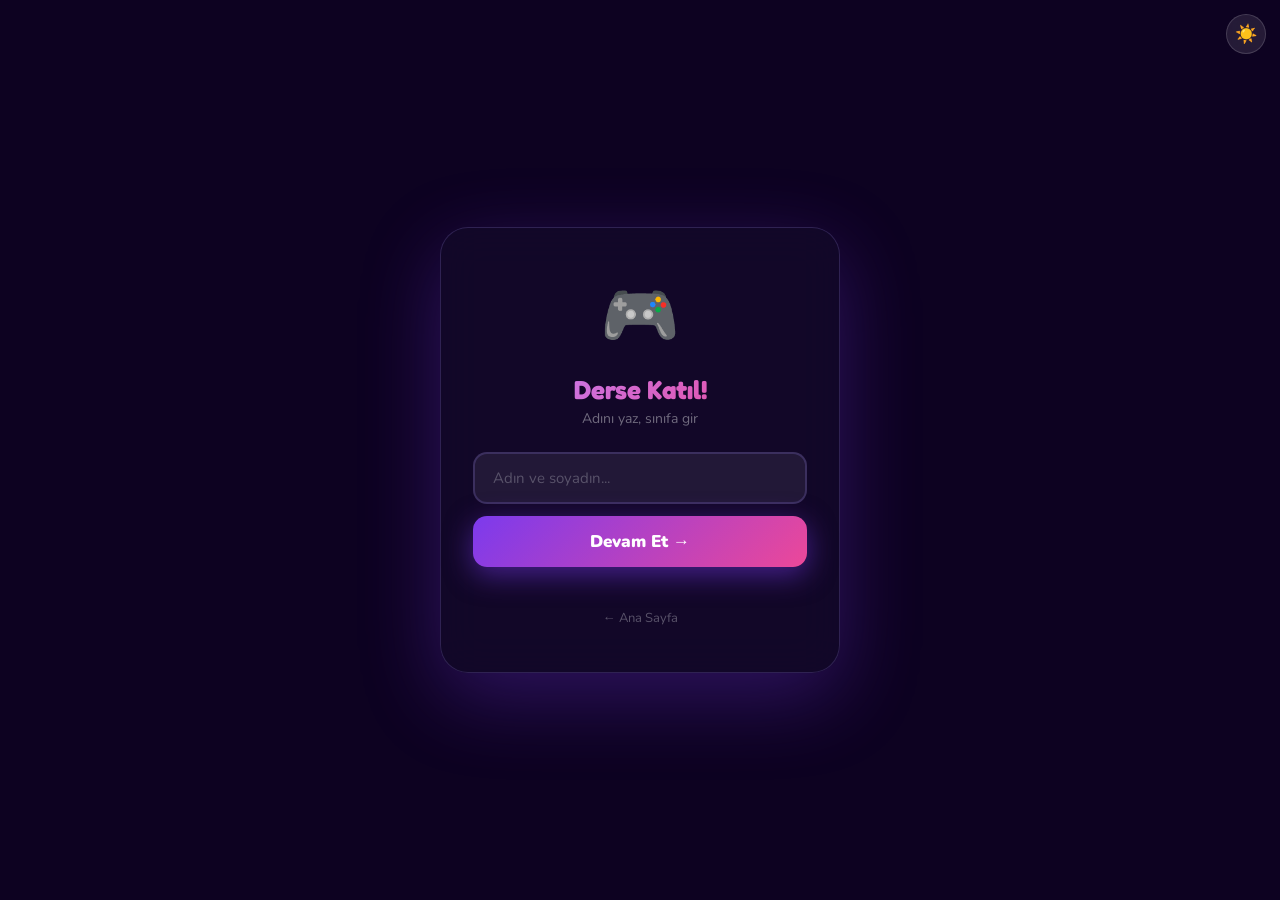
==== commit 7bc2103f: "light tema eklendi" ====
--- a/ogrenci.html
+++ b/ogrenci.html
@@ -1,849 +1,2631 @@
 <!DOCTYPE html>
-<html lang="tr">
+<html lang="tr" data-theme="dark">
+
 <head>
-<meta charset="UTF-8">
-<meta name="viewport" content="width=device-width, initial-scale=1.0, maximum-scale=1.0, user-scalable=no">
-<title>Öğrenci — Akıllı Sınıf</title>
-<link href="https://fonts.googleapis.com/css2?family=Fredoka+One&family=Nunito:wght@400;600;700;800;900&display=swap" rel="stylesheet">
-<style>
-:root{
-  --bg:#0d0221;
-  --card:#13082a;
-  --p:#7c3aed;
-  --p2:#a78bfa;
-  --blue:#2563eb;
-  --pink:#ec4899;
-  --amber:#f59e0b;
-  --green:#10b981;
-  --red:#ef4444;
-}
-*{margin:0;padding:0;box-sizing:border-box;-webkit-tap-highlight-color:transparent;}
-html,body{height:100%;overflow:hidden;}
-body{
-  font-family:'Nunito',sans-serif;
-  background:var(--bg);
-  color:#fff;
-  height:100vh;
-  display:flex;
-  flex-direction:column;
-}
-
-/* ── BG ── */
-.bg{position:fixed;inset:0;pointer-events:none;z-index:0;overflow:hidden;}
-.orb{position:absolute;border-radius:50%;filter:blur(90px);animation:orbF 12s ease-in-out infinite;}
-.o1{width:500px;height:500px;background:rgba(124,58,237,.22);top:-150px;left:-150px;}
-.o2{width:350px;height:350px;background:rgba(236,72,153,.18);bottom:-80px;right:-80px;animation-delay:-4s;}
-.o3{width:280px;height:280px;background:rgba(37,99,235,.16);top:40%;left:38%;animation-delay:-8s;}
-@keyframes orbF{0%,100%{transform:translate(0,0)scale(1)}33%{transform:translate(18px,-18px)scale(1.06)}66%{transform:translate(-14px,16px)scale(.94)}}
-.star{position:fixed;border-radius:50%;pointer-events:none;z-index:1;animation:twinkle linear infinite;}
-@keyframes twinkle{0%,100%{opacity:.7}50%{opacity:.05}}
-
-/* ── SCREEN SYSTEM ── */
-/* Each screen is a full fixed overlay */
-.screen{
-  position:fixed;inset:0;
-  display:flex;flex-direction:column;
-  align-items:center;justify-content:center;
-  padding:20px;
-  z-index:10;
-  transition:opacity .35s ease, transform .35s ease;
-}
-.screen.out{opacity:0;transform:scale(.95);pointer-events:none;}
-.screen.hidden{display:none!important;}
-
-/* ── LOGIN ── */
-#s-login{background:var(--bg);}
-.login-card{
-  background:rgba(19,8,42,.92);border:1px solid rgba(167,139,250,.2);
-  border-radius:28px;padding:44px 32px;width:100%;max-width:400px;
-  text-align:center;backdrop-filter:blur(20px);
-  box-shadow:0 24px 80px rgba(124,58,237,.3);
-  animation:cardUp .7s cubic-bezier(.34,1.56,.64,1) both;
-}
-@keyframes cardUp{from{transform:translateY(60px) scale(.85);opacity:0}to{transform:none;opacity:1}}
-.login-icon{font-size:64px;display:block;margin-bottom:14px;animation:iconBob 2.5s ease-in-out infinite;}
-@keyframes iconBob{0%,100%{transform:translateY(0)}50%{transform:translateY(-8px)}}
-.login-card h2{font-family:'Fredoka One',sans-serif;font-size:26px;background:linear-gradient(135deg,#c084fc,#ec4899);-webkit-background-clip:text;-webkit-text-fill-color:transparent;margin-bottom:4px;}
-.login-card p{color:rgba(255,255,255,.4);font-size:14px;margin-bottom:24px;}
-.inp{width:100%;padding:14px 18px;background:rgba(255,255,255,.07);border:2px solid rgba(167,139,250,.2);border-radius:14px;color:#fff;font-size:15px;font-family:'Nunito',sans-serif;outline:none;transition:.25s;margin-bottom:12px;}
-.inp:focus{border-color:var(--p2);box-shadow:0 0 0 4px rgba(124,58,237,.2);}
-.inp::placeholder{color:rgba(255,255,255,.25);}
-.btn-join{width:100%;padding:14px;border:none;border-radius:14px;background:linear-gradient(135deg,#7c3aed,#ec4899);color:#fff;font-size:17px;font-weight:900;font-family:'Nunito',sans-serif;cursor:pointer;transition:.25s;box-shadow:0 8px 28px rgba(124,58,237,.5);}
-.btn-join:hover{transform:translateY(-3px);}
-.err{color:#f87171;font-size:13px;margin-top:8px;min-height:18px;}
-
-/* ── AVATAR ── */
-#s-avatar{background:var(--bg);}
-.av-card{background:rgba(19,8,42,.92);border:1px solid rgba(167,139,250,.2);border-radius:28px;padding:32px 24px;width:100%;max-width:480px;text-align:center;backdrop-filter:blur(20px);box-shadow:0 24px 80px rgba(124,58,237,.3);}
-.av-card h2{font-family:'Fredoka One',sans-serif;font-size:24px;color:#fff;margin-bottom:4px;}
-.av-card p{color:rgba(255,255,255,.4);font-size:13px;margin-bottom:20px;}
-.avatar-grid{display:grid;grid-template-columns:repeat(5,1fr);gap:10px;margin-bottom:22px;}
-.av-btn{aspect-ratio:1;border-radius:16px;border:3px solid transparent;background:rgba(255,255,255,.06);font-size:32px;cursor:pointer;transition:.25s cubic-bezier(.34,1.56,.64,1);display:flex;align-items:center;justify-content:center;}
-.av-btn:hover{transform:scale(1.14);background:rgba(167,139,250,.15);border-color:rgba(167,139,250,.35);}
-.av-btn.sel{border-color:var(--p2);background:rgba(124,58,237,.25);transform:scale(1.1);box-shadow:0 0 20px rgba(124,58,237,.5);}
-.btn-cont{width:100%;padding:13px;border:none;border-radius:14px;background:linear-gradient(135deg,#7c3aed,#2563eb);color:#fff;font-size:16px;font-weight:900;font-family:'Nunito',sans-serif;cursor:pointer;transition:.25s;box-shadow:0 6px 22px rgba(124,58,237,.4);}
-.btn-cont:hover:not(:disabled){transform:translateY(-2px);}
-.btn-cont:disabled{opacity:.35;cursor:not-allowed;}
-
-/* ── LOBBY ── */
-#s-lobby{background:var(--bg);}
-.lobby-inner{text-align:center;max-width:380px;width:100%;}
-.big-avatar{font-size:88px;display:block;animation:avatarFloat 2.5s ease-in-out infinite;margin-bottom:12px;}
-@keyframes avatarFloat{0%,100%{transform:translateY(0)}50%{transform:translateY(-12px)}}
-.player-name-big{font-family:'Fredoka One',sans-serif;font-size:28px;color:#fff;margin-bottom:8px;}
-.player-name-big span{color:var(--p2);}
-.conn-pill{display:inline-flex;align-items:center;gap:7px;background:rgba(16,185,129,.12);border:1.5px solid rgba(16,185,129,.3);border-radius:30px;padding:5px 16px;font-size:13px;font-weight:700;color:#34d399;margin-bottom:20px;}
-.live-dot{width:8px;height:8px;background:#34d399;border-radius:50%;animation:liveDot 1.2s ease infinite;}
-@keyframes liveDot{0%,100%{opacity:1}50%{opacity:.15}}
-.teacher-card{background:rgba(37,99,235,.1);border:1px solid rgba(96,165,250,.2);border-radius:14px;padding:12px 18px;font-size:14px;color:#93c5fd;margin-bottom:18px;}
-.teacher-card span{font-weight:800;}
-.waiting-anim{font-size:44px;margin-bottom:12px;animation:waitSpin 4s linear infinite;}
-@keyframes waitSpin{from{transform:rotate(0)}to{transform:rotate(360deg)}}
-.waiting-txt{color:rgba(255,255,255,.4);font-size:15px;line-height:1.7;animation:pulse 2s ease-in-out infinite;}
-@keyframes pulse{0%,100%{opacity:1}50%{opacity:.35}}
-
-/* Test hazırlanıyor bildirimi */
-.ready-banner{background:rgba(37,99,235,.15);border:1px solid rgba(96,165,250,.25);border-radius:16px;padding:14px 18px;font-size:14px;color:#93c5fd;margin-top:14px;animation:cardUp .4s ease both;}
-.ready-banner strong{color:#60a5fa;}
-
-/* ── TEST BAŞLIYOR FLASH ── */
-#s-starting{background:linear-gradient(135deg,#1a0533,#060d1f);}
-.start-inner{text-align:center;}
-.start-icon{font-size:100px;animation:startPop .6s cubic-bezier(.34,1.56,.64,1) both;}
-@keyframes startPop{from{transform:scale(0) rotate(-30deg)}to{transform:scale(1) rotate(0)}}
-.start-title{font-family:'Fredoka One',sans-serif;font-size:38px;margin-top:16px;animation:fadeUp .5s .2s both;}
-.start-sub{color:rgba(255,255,255,.5);font-size:16px;margin-top:8px;animation:fadeUp .5s .35s both;}
-@keyframes fadeUp{from{transform:translateY(20px);opacity:0}to{transform:none;opacity:1}}
-.countdown-num{font-family:'Fredoka One',sans-serif;font-size:120px;color:#fbbf24;animation:countPop .4s cubic-bezier(.34,1.56,.64,1) both;line-height:1;}
-@keyframes countPop{from{transform:scale(1.5);opacity:0}to{transform:scale(1);opacity:1}}
-
-/* ── SORU GELİYOR FLASH ── */
-#s-incoming{background:linear-gradient(135deg,#1a0533,#060d1f);}
-.incoming-inner{text-align:center;}
-.inc-icon{font-size:96px;animation:startPop .5s cubic-bezier(.34,1.56,.64,1) both;}
-.inc-title{font-family:'Fredoka One',sans-serif;font-size:34px;margin-top:14px;animation:fadeUp .4s .15s both;}
-.inc-sub{color:rgba(255,255,255,.5);font-size:16px;margin-top:8px;animation:fadeUp .4s .3s both;}
-.soru-no-badge{display:inline-block;background:rgba(167,139,250,.2);border:1px solid rgba(167,139,250,.3);border-radius:30px;padding:6px 18px;font-size:13px;font-weight:900;color:var(--p2);margin-bottom:14px;animation:fadeUp .4s both;}
-
-/* ── SORU EKRANI ── */
-#s-question{
-  background:var(--bg);
-  padding:0;
-  justify-content:flex-start;
-  overflow-y:auto;
-}
-.q-layout{width:100%;max-width:680px;margin:0 auto;padding:12px 16px 80px;display:flex;flex-direction:column;gap:12px;}
-
-/* Üst bar */
-.q-topbar{display:flex;align-items:center;justify-content:space-between;padding:10px 16px;background:rgba(13,8,26,.9);backdrop-filter:blur(12px);border-bottom:1px solid rgba(167,139,250,.1);flex-shrink:0;width:100%;}
-.q-tb-left{display:flex;align-items:center;gap:10px;}
-.q-avatar{font-size:24px;}
-.q-playername{font-size:13px;font-weight:800;color:#fff;}
-.q-score{font-family:'Fredoka One',sans-serif;font-size:16px;color:#fbbf24;}
-.q-tb-right{display:flex;align-items:center;gap:8px;}
-.q-rank-pill{background:rgba(251,191,36,.1);border:1px solid rgba(251,191,36,.2);border-radius:20px;padding:3px 10px;font-size:12px;font-weight:800;color:#fbbf24;}
-
-/* Timer ring */
-.timer-ring-outer{display:flex;justify-content:center;margin:0;}
-.tring{position:relative;width:70px;height:70px;}
-.tring svg{transform:rotate(-90deg);}
-.trc-bg{fill:none;stroke:rgba(255,255,255,.08);stroke-width:7;}
-.trc-fill{fill:none;stroke:var(--amber);stroke-width:7;stroke-linecap:round;transition:stroke-dashoffset 1s linear,stroke .3s;}
-.tring-num{position:absolute;inset:0;display:flex;align-items:center;justify-content:center;font-family:'Fredoka One',sans-serif;font-size:20px;color:var(--amber);}
-
-/* Soru progress */
-.q-progress-bar{height:5px;background:rgba(255,255,255,.07);border-radius:5px;overflow:hidden;margin:0 16px;}
-.q-progress-fill{height:100%;background:linear-gradient(90deg,#7c3aed,#ec4899);border-radius:5px;transition:width .5s ease;}
-
-/* Soru kartı */
-.q-card{background:rgba(19,8,42,.9);border:1px solid rgba(167,139,250,.15);border-radius:20px;padding:20px 18px;animation:qSlide .45s cubic-bezier(.34,1.56,.64,1) both;backdrop-filter:blur(12px);}
-@keyframes qSlide{from{transform:translateY(-24px) scale(.96);opacity:0}to{transform:none;opacity:1}}
-.q-label{font-size:11px;font-weight:900;color:var(--p2);text-transform:uppercase;letter-spacing:2px;margin-bottom:8px;}
-.q-text{font-size:18px;font-weight:800;color:#fff;line-height:1.45;}
-
-/* Options */
-.options-grid{display:grid;grid-template-columns:1fr 1fr;gap:10px;}
-.opt{
-  position:relative;border:none;border-radius:18px;padding:16px 14px;
-  cursor:pointer;font-family:'Nunito',sans-serif;font-size:15px;font-weight:800;
-  color:#fff;display:flex;align-items:center;gap:10px;text-align:left;overflow:hidden;
-  transition:.2s cubic-bezier(.34,1.56,.64,1);
-  animation:optIn .45s cubic-bezier(.34,1.56,.64,1) both;
-  min-height:64px;
-}
-.opt:nth-child(1){animation-delay:.08s}
-.opt:nth-child(2){animation-delay:.16s}
-.opt:nth-child(3){animation-delay:.24s}
-.opt:nth-child(4){animation-delay:.32s}
-@keyframes optIn{from{transform:translateY(22px) scale(.9);opacity:0}to{transform:none;opacity:1}}
-.opt:hover:not(:disabled):not(.picked):not(.correct):not(.wrong){transform:scale(1.04) translateY(-2px);}
-.opt:active:not(:disabled){transform:scale(.96);}
-.opt:disabled{cursor:default;}
-.opt.c0{background:linear-gradient(140deg,#dc2626,#b91c1c);}
-.opt.c1{background:linear-gradient(140deg,#1d4ed8,#1e40af);}
-.opt.c2{background:linear-gradient(140deg,#15803d,#166534);}
-.opt.c3{background:linear-gradient(140deg,#d97706,#b45309);}
-.opt.c4{background:linear-gradient(140deg,#7c3aed,#6d28d9);}
-.opt.c5{background:linear-gradient(140deg,#0891b2,#0e7490);}
-.opt-letter{width:32px;height:32px;border-radius:10px;background:rgba(255,255,255,.22);display:flex;align-items:center;justify-content:center;font-size:15px;font-weight:900;flex-shrink:0;}
-.opt.picked{transform:scale(1.04)!important;box-shadow:0 0 0 4px rgba(255,255,255,.55),0 8px 28px rgba(0,0,0,.4);}
-.opt.correct{background:linear-gradient(140deg,#16a34a,#15803d)!important;box-shadow:0 0 0 4px rgba(34,197,94,.6)!important;}
-.opt.wrong{opacity:.5;}
-/* Shimmer */
-.opt::after{content:'';position:absolute;top:-50%;left:-75%;width:50%;height:200%;background:linear-gradient(90deg,transparent,rgba(255,255,255,.1),transparent);transform:skewX(-20deg);animation:shimmer 3s ease-in-out infinite;}
-.opt:nth-child(2)::after{animation-delay:-1.5s}
-.opt:nth-child(3)::after{animation-delay:-3s}
-@keyframes shimmer{0%{left:-75%}60%,100%{left:160%}}
-
-/* Açık uçlu */
-.open-wrap{animation:qSlide .4s .1s both;}
-.open-wrap textarea{width:100%;padding:14px;background:rgba(255,255,255,.07);border:2px solid rgba(167,139,250,.18);border-radius:16px;color:#fff;font-size:15px;font-family:'Nunito',sans-serif;outline:none;resize:vertical;min-height:100px;transition:.25s;}
-.open-wrap textarea:focus{border-color:var(--p2);box-shadow:0 0 0 4px rgba(124,58,237,.2);}
-.btn-open{width:100%;margin-top:10px;padding:13px;border:none;border-radius:14px;background:linear-gradient(135deg,#7c3aed,#ec4899);color:#fff;font-size:16px;font-weight:900;font-family:'Nunito',sans-serif;cursor:pointer;transition:.25s;box-shadow:0 6px 22px rgba(124,58,237,.4);}
-.btn-open:hover:not(:disabled){transform:translateY(-2px);}
-.btn-open:disabled{opacity:.35;cursor:default;}
-
-/* Feedback */
-.fb{display:flex;align-items:center;gap:10px;border-radius:50px;padding:11px 22px;font-size:15px;font-weight:800;animation:fbPop .5s cubic-bezier(.34,1.56,.64,1) both;align-self:center;}
-@keyframes fbPop{from{transform:scale(0)}to{transform:scale(1)}}
-.fb-sent{background:rgba(59,130,246,.18);border:2px solid rgba(96,165,250,.35);color:#93c5fd;}
-.fb-ok{background:rgba(34,197,94,.18);border:2px solid rgba(34,197,94,.35);color:#86efac;}
-.fb-bad{background:rgba(239,68,68,.18);border:2px solid rgba(239,68,68,.35);color:#fca5a5;}
-.fb-timeout{background:rgba(245,158,11,.18);border:2px solid rgba(245,158,11,.35);color:#fde68a;}
-
-/* ── SONUÇ POPUP ── */
-.result-popup{
-  position:fixed;inset:0;z-index:50;
-  display:flex;align-items:center;justify-content:center;
-  padding:20px;
-  background:rgba(0,0,0,.6);backdrop-filter:blur(8px);
-  opacity:0;pointer-events:none;transition:opacity .3s;
-}
-.result-popup.show{opacity:1;pointer-events:all;}
-.result-inner{
-  background:var(--card);border:1px solid rgba(167,139,250,.2);
-  border-radius:24px;padding:32px 28px;max-width:380px;width:100%;text-align:center;
-  box-shadow:0 24px 80px rgba(124,58,237,.4);
-  transform:scale(.8);transition:transform .4s cubic-bezier(.34,1.56,.64,1);
-}
-.result-popup.show .result-inner{transform:scale(1);}
-.result-icon{font-size:72px;display:block;margin-bottom:12px;}
-.result-title{font-family:'Fredoka One',sans-serif;font-size:28px;margin-bottom:6px;}
-.result-sub{color:rgba(255,255,255,.5);font-size:14px;margin-bottom:16px;line-height:1.6;}
-.puan-earned{font-family:'Fredoka One',sans-serif;font-size:42px;color:#fbbf24;margin-bottom:4px;}
-.puan-label{color:rgba(255,255,255,.4);font-size:13px;margin-bottom:16px;}
-.total-puan{background:rgba(37,99,235,.15);border:1px solid rgba(96,165,250,.2);border-radius:14px;padding:10px 18px;font-size:14px;color:#93c5fd;margin-bottom:14px;}
-.total-puan strong{font-family:'Fredoka One',sans-serif;font-size:20px;color:#60a5fa;}
-.mini-lb{text-align:left;}
-.mlb-title{font-size:11px;font-weight:900;color:rgba(255,255,255,.3);text-transform:uppercase;letter-spacing:2px;margin-bottom:8px;}
-.mlb-row{display:flex;align-items:center;gap:8px;padding:6px 0;border-bottom:1px solid rgba(255,255,255,.05);font-size:13px;}
-.mlb-row:last-child{border:none;}
-.mlb-medal{min-width:22px;font-size:16px;}
-.mlb-name{flex:1;font-weight:700;}
-.mlb-score{font-family:'Fredoka One',sans-serif;color:#60a5fa;}
-.mlb-me{background:rgba(124,58,237,.15);border-radius:8px;padding:2px 8px;}
-.next-pill{display:inline-flex;align-items:center;gap:6px;background:rgba(37,99,235,.15);border:1px solid rgba(96,165,250,.2);border-radius:30px;padding:6px 16px;font-size:13px;font-weight:800;color:#60a5fa;margin-top:12px;animation:pulse 1.5s ease-in-out infinite;}
-
-/* ── TEST BİTTİ / FİNAL ── */
-#s-final{
-  background:linear-gradient(135deg,#0d0221,#1a0533);
-  overflow-y:auto;
-  justify-content:flex-start;
-  padding:30px 20px 60px;
-}
-.final-inner{width:100%;max-width:500px;text-align:center;}
-.final-trophy{font-size:96px;display:block;animation:trophySpin 1s cubic-bezier(.34,1.56,.64,1) both;}
-@keyframes trophySpin{from{transform:scale(0) rotate(-180deg)}to{transform:scale(1) rotate(0)}}
-.final-title{font-family:'Fredoka One',sans-serif;font-size:34px;margin:16px 0 4px;animation:fadeUp .5s .3s both;}
-.final-sub{color:rgba(255,255,255,.45);font-size:14px;margin-bottom:28px;animation:fadeUp .5s .45s both;}
-.my-result-card{background:linear-gradient(135deg,rgba(124,58,237,.25),rgba(37,99,235,.2));border:1px solid rgba(167,139,250,.25);border-radius:20px;padding:24px;margin-bottom:24px;animation:fadeUp .5s .5s both;}
-.mr-rank{font-family:'Fredoka One',sans-serif;font-size:56px;margin-bottom:6px;}
-.mr-puan{font-family:'Fredoka One',sans-serif;font-size:40px;color:#fbbf24;margin-bottom:4px;}
-.mr-puan-label{color:rgba(255,255,255,.4);font-size:13px;margin-bottom:10px;}
-.mr-name{font-size:16px;font-weight:800;color:var(--p2);}
-.final-lb{background:rgba(19,8,42,.85);border:1px solid rgba(167,139,250,.15);border-radius:20px;overflow:hidden;animation:fadeUp .5s .6s both;}
-.flb-header{padding:14px 18px;background:rgba(255,255,255,.04);border-bottom:1px solid rgba(255,255,255,.06);font-size:12px;font-weight:900;color:rgba(255,255,255,.3);text-transform:uppercase;letter-spacing:2px;}
-.flb-row{display:flex;align-items:center;gap:12px;padding:14px 18px;border-bottom:1px solid rgba(255,255,255,.06);animation:qSlide .4s ease both;}
-.flb-row:last-child{border:none;}
-.flb-medal{font-size:22px;min-width:28px;text-align:center;}
-.flb-name{flex:1;font-size:15px;font-weight:800;}
-.flb-score{font-family:'Fredoka One',sans-serif;font-size:18px;color:#60a5fa;}
-.flb-row.me-row{background:rgba(124,58,237,.12);border-left:3px solid var(--p2);}
-.btn-restart{margin-top:20px;padding:14px 32px;border:none;border-radius:14px;background:linear-gradient(135deg,#7c3aed,#ec4899);color:#fff;font-size:16px;font-weight:900;font-family:'Nunito',sans-serif;cursor:pointer;box-shadow:0 8px 24px rgba(124,58,237,.4);animation:fadeUp .5s .8s both;}
-.btn-restart:hover{transform:translateY(-3px);}
-
-/* Confetti */
-.conf-piece{position:fixed;pointer-events:none;z-index:200;border-radius:2px;animation:confFall 1.8s ease-out forwards;}
-@keyframes confFall{0%{transform:translateY(-20px) rotate(0) scale(1);opacity:1}100%{transform:translateY(220px) rotate(720deg) scale(0);opacity:0}}
-
-/* Connection lost */
-#conn-lost{position:fixed;bottom:20px;left:50%;transform:translateX(-50%);background:rgba(239,68,68,.15);border:1px solid rgba(239,68,68,.3);border-radius:12px;padding:8px 18px;font-size:13px;font-weight:700;color:#f87171;z-index:100;display:none;}
-</style>
+  <meta charset="UTF-8">
+  <meta name="viewport" content="width=device-width, initial-scale=1.0, maximum-scale=1.0, user-scalable=no">
+  <title>Öğrenci — Akıllı Sınıf</title>
+  <link
+    href="https://fonts.googleapis.com/css2?family=Fredoka:wght@400;500;600;700&family=Nunito:wght@400;600;700;800;900&display=swap"
+    rel="stylesheet">
+  <script src="config.js"></script>
+  <script src="theme.js"></script>
+  <style>
+    :root {
+      --bg: #0d0221;
+      --card: #13082a;
+      --p: #7c3aed;
+      --p2: #a78bfa;
+      --blue: #2563eb;
+      --pink: #ec4899;
+      --amber: #f59e0b;
+      --green: #10b981;
+      --red: #ef4444;
+    }
+
+    [data-theme="light"] {
+      --bg: #f0f4ff;
+      --card: #ffffff;
+    }
+
+    * {
+      margin: 0;
+      padding: 0;
+      box-sizing: border-box;
+      -webkit-tap-highlight-color: transparent;
+    }
+
+    html,
+    body {
+      height: 100%;
+      overflow: hidden;
+    }
+
+    body {
+      font-family: 'Nunito', sans-serif;
+      background: var(--bg);
+      color: var(--text, #fff);
+      transition: background .3s ease;
+      height: 100vh;
+      display: flex;
+      flex-direction: column;
+    }
+
+    /* ── BG ── */
+    .bg {
+      position: fixed;
+      inset: 0;
+      pointer-events: none;
+      z-index: 0;
+      overflow: hidden;
+    }
+
+    .orb {
+      position: absolute;
+      border-radius: 50%;
+      filter: blur(90px);
+      animation: orbF 12s ease-in-out infinite;
+    }
+
+    .o1 {
+      width: 500px;
+      height: 500px;
+      background: rgba(124, 58, 237, .22);
+      top: -150px;
+      left: -150px;
+    }
+
+    .o2 {
+      width: 350px;
+      height: 350px;
+      background: rgba(236, 72, 153, .18);
+      bottom: -80px;
+      right: -80px;
+      animation-delay: -4s;
+    }
+
+    .o3 {
+      width: 280px;
+      height: 280px;
+      background: rgba(37, 99, 235, .16);
+      top: 40%;
+      left: 38%;
+      animation-delay: -8s;
+    }
+
+    @keyframes orbF {
+
+      0%,
+      100% {
+        transform: translate(0, 0)scale(1)
+      }
+
+      33% {
+        transform: translate(18px, -18px)scale(1.06)
+      }
+
+      66% {
+        transform: translate(-14px, 16px)scale(.94)
+      }
+    }
+
+    .star {
+      position: fixed;
+      border-radius: 50%;
+      pointer-events: none;
+      z-index: 1;
+      animation: twinkle linear infinite;
+    }
+
+    @keyframes twinkle {
+
+      0%,
+      100% {
+        opacity: .7
+      }
+
+      50% {
+        opacity: .05
+      }
+    }
+
+    /* ── SCREEN SYSTEM ── */
+    /* Each screen is a full fixed overlay */
+    .screen {
+      position: fixed;
+      inset: 0;
+      display: flex;
+      flex-direction: column;
+      align-items: center;
+      justify-content: center;
+      padding: 20px;
+      z-index: 10;
+      transition: opacity .35s ease, transform .35s ease;
+    }
+
+    .screen.out {
+      opacity: 0;
+      transform: scale(.95);
+      pointer-events: none;
+    }
+
+    .screen.hidden {
+      display: none !important;
+    }
+
+    .hidden {
+      display: none !important;
+    }
+
+    /* ── LOGIN ── */
+    #s-login {
+      background: var(--bg);
+    }
+
+    .login-card {
+      background: rgba(19, 8, 42, .92);
+      border: 1px solid rgba(167, 139, 250, .2);
+      border-radius: 28px;
+      padding: 44px 32px;
+      width: 100%;
+      max-width: 400px;
+      text-align: center;
+      backdrop-filter: blur(20px);
+      box-shadow: 0 24px 80px rgba(124, 58, 237, .3);
+      animation: cardUp .7s cubic-bezier(.34, 1.56, .64, 1) both;
+    }
+
+    @keyframes cardUp {
+      from {
+        transform: translateY(60px) scale(.85);
+        opacity: 0
+      }
+
+      to {
+        transform: none;
+        opacity: 1
+      }
+    }
+
+    .login-icon {
+      font-size: 64px;
+      display: block;
+      margin-bottom: 14px;
+      animation: iconBob 2.5s ease-in-out infinite;
+    }
+
+    @keyframes iconBob {
+
+      0%,
+      100% {
+        transform: translateY(0)
+      }
+
+      50% {
+        transform: translateY(-8px)
+      }
+    }
+
+    .login-card h2 {
+      font-family: 'Fredoka', sans-serif;
+      font-size: 26px;
+      background: linear-gradient(135deg, #c084fc, #ec4899);
+      -webkit-background-clip: text;
+      -webkit-text-fill-color: transparent;
+      margin-bottom: 4px;
+    }
+
+    .login-card p {
+      color: rgba(255, 255, 255, .4);
+      font-size: 14px;
+      margin-bottom: 24px;
+    }
+
+    .inp {
+      width: 100%;
+      padding: 14px 18px;
+      background: rgba(255, 255, 255, .07);
+      border: 2px solid rgba(167, 139, 250, .2);
+      border-radius: 14px;
+      color: #fff;
+      font-size: 15px;
+      font-family: 'Nunito', sans-serif;
+      outline: none;
+      transition: .25s;
+      margin-bottom: 12px;
+    }
+
+    .inp:focus {
+      border-color: var(--p2);
+      box-shadow: 0 0 0 4px rgba(124, 58, 237, .2);
+    }
+
+    .inp::placeholder {
+      color: rgba(255, 255, 255, .25);
+    }
+
+    .btn-join {
+      width: 100%;
+      padding: 14px;
+      border: none;
+      border-radius: 14px;
+      background: linear-gradient(135deg, #7c3aed, #ec4899);
+      color: #fff;
+      font-size: 17px;
+      font-weight: 900;
+      font-family: 'Nunito', sans-serif;
+      cursor: pointer;
+      transition: .25s;
+      box-shadow: 0 8px 28px rgba(124, 58, 237, .5);
+    }
+
+    .btn-join:hover {
+      transform: translateY(-3px);
+    }
+
+    .err {
+      color: #f87171;
+      font-size: 13px;
+      margin-top: 8px;
+      min-height: 18px;
+    }
+
+    /* ── AVATAR ── */
+    #s-avatar {
+      background: var(--bg);
+    }
+
+    .av-card {
+      background: rgba(19, 8, 42, .92);
+      border: 1px solid rgba(167, 139, 250, .2);
+      border-radius: 28px;
+      padding: 32px 24px;
+      width: 100%;
+      max-width: 480px;
+      text-align: center;
+      backdrop-filter: blur(20px);
+      box-shadow: 0 24px 80px rgba(124, 58, 237, .3);
+    }
+
+    .av-card h2 {
+      font-family: 'Fredoka', sans-serif;
+      font-size: 24px;
+      color: #fff;
+      margin-bottom: 4px;
+    }
+
+    .av-card p {
+      color: rgba(255, 255, 255, .4);
+      font-size: 13px;
+      margin-bottom: 20px;
+    }
+
+    .avatar-grid {
+      display: grid;
+      grid-template-columns: repeat(5, 1fr);
+      gap: 10px;
+      margin-bottom: 22px;
+    }
+
+    .av-btn {
+      aspect-ratio: 1;
+      border-radius: 16px;
+      border: 3px solid transparent;
+      background: rgba(255, 255, 255, .06);
+      font-size: 32px;
+      cursor: pointer;
+      transition: .25s cubic-bezier(.34, 1.56, .64, 1);
+      display: flex;
+      align-items: center;
+      justify-content: center;
+    }
+
+    .av-btn:hover {
+      transform: scale(1.14);
+      background: rgba(167, 139, 250, .15);
+      border-color: rgba(167, 139, 250, .35);
+    }
+
+    .av-btn.sel {
+      border-color: var(--p2);
+      background: rgba(124, 58, 237, .25);
+      transform: scale(1.1);
+      box-shadow: 0 0 20px rgba(124, 58, 237, .5);
+    }
+
+    .btn-cont {
+      width: 100%;
+      padding: 13px;
+      border: none;
+      border-radius: 14px;
+      background: linear-gradient(135deg, #7c3aed, #2563eb);
+      color: #fff;
+      font-size: 16px;
+      font-weight: 900;
+      font-family: 'Nunito', sans-serif;
+      cursor: pointer;
+      transition: .25s;
+      box-shadow: 0 6px 22px rgba(124, 58, 237, .4);
+    }
+
+    .btn-cont:hover:not(:disabled) {
+      transform: translateY(-2px);
+    }
+
+    .btn-cont:disabled {
+      opacity: .35;
+      cursor: not-allowed;
+    }
+
+    /* ── LOBBY ── */
+    #s-lobby {
+      background: var(--bg);
+    }
+
+    .lobby-inner {
+      text-align: center;
+      max-width: 380px;
+      width: 100%;
+    }
+
+    .big-avatar {
+      font-size: 88px;
+      display: block;
+      animation: avatarFloat 2.5s ease-in-out infinite;
+      margin-bottom: 12px;
+    }
+
+    @keyframes avatarFloat {
+
+      0%,
+      100% {
+        transform: translateY(0)
+      }
+
+      50% {
+        transform: translateY(-12px)
+      }
+    }
+
+    .player-name-big {
+      font-family: 'Fredoka', sans-serif;
+      font-size: 28px;
+      color: #fff;
+      margin-bottom: 8px;
+    }
+
+    .player-name-big span {
+      color: var(--p2);
+    }
+
+    .conn-pill {
+      display: inline-flex;
+      align-items: center;
+      gap: 7px;
+      background: rgba(16, 185, 129, .12);
+      border: 1.5px solid rgba(16, 185, 129, .3);
+      border-radius: 30px;
+      padding: 5px 16px;
+      font-size: 13px;
+      font-weight: 700;
+      color: #34d399;
+      margin-bottom: 20px;
+    }
+
+    .live-dot {
+      width: 8px;
+      height: 8px;
+      background: #34d399;
+      border-radius: 50%;
+      animation: liveDot 1.2s ease infinite;
+    }
+
+    @keyframes liveDot {
+
+      0%,
+      100% {
+        opacity: 1
+      }
+
+      50% {
+        opacity: .15
+      }
+    }
+
+    .teacher-card {
+      background: rgba(37, 99, 235, .1);
+      border: 1px solid rgba(96, 165, 250, .2);
+      border-radius: 14px;
+      padding: 12px 18px;
+      font-size: 14px;
+      color: #93c5fd;
+      margin-bottom: 18px;
+    }
+
+    .teacher-card span {
+      font-weight: 800;
+    }
+
+    .waiting-anim {
+      font-size: 44px;
+      margin-bottom: 12px;
+      animation: waitSpin 4s linear infinite;
+    }
+
+    @keyframes waitSpin {
+      from {
+        transform: rotate(0)
+      }
+
+      to {
+        transform: rotate(360deg)
+      }
+    }
+
+    .waiting-txt {
+      color: rgba(255, 255, 255, .4);
+      font-size: 15px;
+      line-height: 1.7;
+      animation: pulse 2s ease-in-out infinite;
+    }
+
+    @keyframes pulse {
+
+      0%,
+      100% {
+        opacity: 1
+      }
+
+      50% {
+        opacity: .35
+      }
+    }
+
+    /* Test hazırlanıyor bildirimi */
+    .ready-banner {
+      background: rgba(37, 99, 235, .15);
+      border: 1px solid rgba(96, 165, 250, .25);
+      border-radius: 16px;
+      padding: 14px 18px;
+      font-size: 14px;
+      color: #93c5fd;
+      margin-top: 14px;
+      animation: cardUp .4s ease both;
+    }
+
+    .ready-banner strong {
+      color: #60a5fa;
+    }
+
+    /* ── TEST BAŞLIYOR FLASH ── */
+    #s-starting {
+      background: linear-gradient(135deg, #1a0533, #060d1f);
+    }
+
+    .start-inner {
+      text-align: center;
+    }
+
+    .start-icon {
+      font-size: 100px;
+      animation: startPop .6s cubic-bezier(.34, 1.56, .64, 1) both;
+    }
+
+    @keyframes startPop {
+      from {
+        transform: scale(0) rotate(-30deg)
+      }
+
+      to {
+        transform: scale(1) rotate(0)
+      }
+    }
+
+    .start-title {
+      font-family: 'Fredoka', sans-serif;
+      font-size: 38px;
+      margin-top: 16px;
+      animation: fadeUp .5s .2s both;
+    }
+
+    .start-sub {
+      color: rgba(255, 255, 255, .5);
+      font-size: 16px;
+      margin-top: 8px;
+      animation: fadeUp .5s .35s both;
+    }
+
+    @keyframes fadeUp {
+      from {
+        transform: translateY(20px);
+        opacity: 0
+      }
+
+      to {
+        transform: none;
+        opacity: 1
+      }
+    }
+
+    .countdown-num {
+      font-family: 'Fredoka', sans-serif;
+      font-size: 120px;
+      color: #fbbf24;
+      animation: countPop .4s cubic-bezier(.34, 1.56, .64, 1) both;
+      line-height: 1;
+    }
+
+    @keyframes countPop {
+      from {
+        transform: scale(1.5);
+        opacity: 0
+      }
+
+      to {
+        transform: scale(1);
+        opacity: 1
+      }
+    }
+
+    /* ── SORU GELİYOR FLASH ── */
+    #s-incoming {
+      background: linear-gradient(135deg, #1a0533, #060d1f);
+    }
+
+    .incoming-inner {
+      text-align: center;
+    }
+
+    .inc-icon {
+      font-size: 96px;
+      animation: startPop .5s cubic-bezier(.34, 1.56, .64, 1) both;
+    }
+
+    .inc-title {
+      font-family: 'Fredoka', sans-serif;
+      font-size: 34px;
+      margin-top: 14px;
+      animation: fadeUp .4s .15s both;
+    }
+
+    .inc-sub {
+      color: rgba(255, 255, 255, .5);
+      font-size: 16px;
+      margin-top: 8px;
+      animation: fadeUp .4s .3s both;
+    }
+
+    .soru-no-badge {
+      display: inline-block;
+      background: rgba(167, 139, 250, .2);
+      border: 1px solid rgba(167, 139, 250, .3);
+      border-radius: 30px;
+      padding: 6px 18px;
+      font-size: 13px;
+      font-weight: 900;
+      color: var(--p2);
+      margin-bottom: 14px;
+      animation: fadeUp .4s both;
+    }
+
+    /* ── SORU EKRANI ── */
+    #s-question {
+      background: var(--bg);
+      padding: 0;
+      justify-content: flex-start;
+      overflow-y: auto;
+    }
+
+    .q-layout {
+      width: 100%;
+      max-width: 680px;
+      margin: 0 auto;
+      padding: 12px 16px 80px;
+      display: flex;
+      flex-direction: column;
+      gap: 12px;
+    }
+
+    /* Üst bar */
+    .q-topbar {
+      display: flex;
+      align-items: center;
+      justify-content: space-between;
+      padding: 10px 16px;
+      background: rgba(13, 8, 26, .9);
+      backdrop-filter: blur(12px);
+      border-bottom: 1px solid rgba(167, 139, 250, .1);
+      flex-shrink: 0;
+      width: 100%;
+    }
+
+    .q-tb-left {
+      display: flex;
+      align-items: center;
+      gap: 10px;
+    }
+
+    .q-avatar {
+      font-size: 24px;
+    }
+
+    .q-playername {
+      font-size: 13px;
+      font-weight: 800;
+      color: #fff;
+    }
+
+    .q-score {
+      font-family: 'Fredoka', sans-serif;
+      font-size: 16px;
+      color: #fbbf24;
+    }
+
+    .q-tb-right {
+      display: flex;
+      align-items: center;
+      gap: 8px;
+    }
+
+    .q-rank-pill {
+      background: rgba(251, 191, 36, .1);
+      border: 1px solid rgba(251, 191, 36, .2);
+      border-radius: 20px;
+      padding: 3px 10px;
+      font-size: 12px;
+      font-weight: 800;
+      color: #fbbf24;
+    }
+
+    /* Timer ring */
+    .timer-ring-outer {
+      display: flex;
+      justify-content: center;
+      margin: 0;
+    }
+
+    .tring {
+      position: relative;
+      width: 70px;
+      height: 70px;
+    }
+
+    .tring svg {
+      transform: rotate(-90deg);
+    }
+
+    .trc-bg {
+      fill: none;
+      stroke: rgba(255, 255, 255, .08);
+      stroke-width: 7;
+    }
+
+    .trc-fill {
+      fill: none;
+      stroke: var(--amber);
+      stroke-width: 7;
+      stroke-linecap: round;
+      transition: stroke-dashoffset 1s linear, stroke .3s;
+    }
+
+    .tring-num {
+      position: absolute;
+      inset: 0;
+      display: flex;
+      align-items: center;
+      justify-content: center;
+      font-family: 'Fredoka', sans-serif;
+      font-size: 20px;
+      color: var(--amber);
+    }
+
+    /* Soru progress */
+    .q-progress-bar {
+      height: 5px;
+      background: rgba(255, 255, 255, .07);
+      border-radius: 5px;
+      overflow: hidden;
+      margin: 0 16px;
+    }
+
+    .q-progress-fill {
+      height: 100%;
+      background: linear-gradient(90deg, #7c3aed, #ec4899);
+      border-radius: 5px;
+      transition: width .5s ease;
+    }
+
+    /* Soru kartı */
+    .q-card {
+      background: rgba(19, 8, 42, .9);
+      border: 1px solid rgba(167, 139, 250, .15);
+      border-radius: 20px;
+      padding: 20px 18px;
+      animation: qSlide .45s cubic-bezier(.34, 1.56, .64, 1) both;
+      backdrop-filter: blur(12px);
+    }
+
+    @keyframes qSlide {
+      from {
+        transform: translateY(-24px) scale(.96);
+        opacity: 0
+      }
+
+      to {
+        transform: none;
+        opacity: 1
+      }
+    }
+
+    .q-label {
+      font-size: 11px;
+      font-weight: 900;
+      color: var(--p2);
+      text-transform: uppercase;
+      letter-spacing: 2px;
+      margin-bottom: 8px;
+    }
+
+    .q-text {
+      font-size: 18px;
+      font-weight: 800;
+      color: #fff;
+      line-height: 1.45;
+    }
+
+    /* Options */
+    .options-grid {
+      display: grid;
+      grid-template-columns: 1fr 1fr;
+      gap: 10px;
+    }
+
+    .opt {
+      position: relative;
+      border: none;
+      border-radius: 18px;
+      padding: 16px 14px;
+      cursor: pointer;
+      font-family: 'Nunito', sans-serif;
+      font-size: 15px;
+      font-weight: 800;
+      color: #fff;
+      display: flex;
+      align-items: center;
+      gap: 10px;
+      text-align: left;
+      overflow: hidden;
+      transition: .2s cubic-bezier(.34, 1.56, .64, 1);
+      animation: optIn .45s cubic-bezier(.34, 1.56, .64, 1) both;
+      min-height: 64px;
+    }
+
+    .opt:nth-child(1) {
+      animation-delay: .08s
+    }
+
+    .opt:nth-child(2) {
+      animation-delay: .16s
+    }
+
+    .opt:nth-child(3) {
+      animation-delay: .24s
+    }
+
+    .opt:nth-child(4) {
+      animation-delay: .32s
+    }
+
+    @keyframes optIn {
+      from {
+        transform: translateY(22px) scale(.9);
+        opacity: 0
+      }
+
+      to {
+        transform: none;
+        opacity: 1
+      }
+    }
+
+    .opt:hover:not(:disabled):not(.picked):not(.correct):not(.wrong) {
+      transform: scale(1.04) translateY(-2px);
+    }
+
+    .opt:active:not(:disabled) {
+      transform: scale(.96);
+    }
+
+    .opt:disabled {
+      cursor: default;
+    }
+
+    .opt.c0 {
+      background: linear-gradient(140deg, #dc2626, #b91c1c);
+    }
+
+    .opt.c1 {
+      background: linear-gradient(140deg, #1d4ed8, #1e40af);
+    }
+
+    .opt.c2 {
+      background: linear-gradient(140deg, #15803d, #166534);
+    }
+
+    .opt.c3 {
+      background: linear-gradient(140deg, #d97706, #b45309);
+    }
+
+    .opt.c4 {
+      background: linear-gradient(140deg, #7c3aed, #6d28d9);
+    }
+
+    .opt.c5 {
+      background: linear-gradient(140deg, #0891b2, #0e7490);
+    }
+
+    .opt-letter {
+      width: 32px;
+      height: 32px;
+      border-radius: 10px;
+      background: rgba(255, 255, 255, .22);
+      display: flex;
+      align-items: center;
+      justify-content: center;
+      font-size: 15px;
+      font-weight: 900;
+      flex-shrink: 0;
+    }
+
+    .opt.picked {
+      transform: scale(1.04) !important;
+      box-shadow: 0 0 0 4px rgba(255, 255, 255, .55), 0 8px 28px rgba(0, 0, 0, .4);
+    }
+
+    .opt.correct {
+      background: linear-gradient(140deg, #16a34a, #15803d) !important;
+      box-shadow: 0 0 0 4px rgba(34, 197, 94, .6) !important;
+    }
+
+    .opt.wrong {
+      opacity: .5;
+    }
+
+    /* Shimmer */
+    .opt::after {
+      content: '';
+      position: absolute;
+      top: -50%;
+      left: -75%;
+      width: 50%;
+      height: 200%;
+      background: linear-gradient(90deg, transparent, rgba(255, 255, 255, .1), transparent);
+      transform: skewX(-20deg);
+      animation: shimmer 3s ease-in-out infinite;
+    }
+
+    .opt:nth-child(2)::after {
+      animation-delay: -1.5s
+    }
+
+    .opt:nth-child(3)::after {
+      animation-delay: -3s
+    }
+
+    @keyframes shimmer {
+      0% {
+        left: -75%
+      }
+
+      60%,
+      100% {
+        left: 160%
+      }
+    }
+
+    /* Açık uçlu */
+    .open-wrap {
+      animation: qSlide .4s .1s both;
+    }
+
+    .open-wrap textarea {
+      width: 100%;
+      padding: 14px;
+      background: rgba(255, 255, 255, .07);
+      border: 2px solid rgba(167, 139, 250, .18);
+      border-radius: 16px;
+      color: #fff;
+      font-size: 15px;
+      font-family: 'Nunito', sans-serif;
+      outline: none;
+      resize: vertical;
+      min-height: 100px;
+      transition: .25s;
+    }
+
+    .open-wrap textarea:focus {
+      border-color: var(--p2);
+      box-shadow: 0 0 0 4px rgba(124, 58, 237, .2);
+    }
+
+    .btn-open {
+      width: 100%;
+      margin-top: 10px;
+      padding: 13px;
+      border: none;
+      border-radius: 14px;
+      background: linear-gradient(135deg, #7c3aed, #ec4899);
+      color: #fff;
+      font-size: 16px;
+      font-weight: 900;
+      font-family: 'Nunito', sans-serif;
+      cursor: pointer;
+      transition: .25s;
+      box-shadow: 0 6px 22px rgba(124, 58, 237, .4);
+    }
+
+    .btn-open:hover:not(:disabled) {
+      transform: translateY(-2px);
+    }
+
+    .btn-open:disabled {
+      opacity: .35;
+      cursor: default;
+    }
+
+    /* Feedback */
+    .fb {
+      display: flex;
+      align-items: center;
+      gap: 10px;
+      border-radius: 50px;
+      padding: 11px 22px;
+      font-size: 15px;
+      font-weight: 800;
+      animation: fbPop .5s cubic-bezier(.34, 1.56, .64, 1) both;
+      align-self: center;
+    }
+
+    @keyframes fbPop {
+      from {
+        transform: scale(0)
+      }
+
+      to {
+        transform: scale(1)
+      }
+    }
+
+    .fb-sent {
+      background: rgba(59, 130, 246, .18);
+      border: 2px solid rgba(96, 165, 250, .35);
+      color: #93c5fd;
+    }
+
+    .fb-ok {
+      background: rgba(34, 197, 94, .18);
+      border: 2px solid rgba(34, 197, 94, .35);
+      color: #86efac;
+    }
+
+    .fb-bad {
+      background: rgba(239, 68, 68, .18);
+      border: 2px solid rgba(239, 68, 68, .35);
+      color: #fca5a5;
+    }
+
+    .fb-timeout {
+      background: rgba(245, 158, 11, .18);
+      border: 2px solid rgba(245, 158, 11, .35);
+      color: #fde68a;
+    }
+
+    /* ── SONUÇ POPUP ── */
+    .result-popup {
+      position: fixed;
+      inset: 0;
+      z-index: 50;
+      display: flex;
+      align-items: center;
+      justify-content: center;
+      padding: 20px;
+      background: rgba(0, 0, 0, .6);
+      backdrop-filter: blur(8px);
+      opacity: 0;
+      pointer-events: none;
+      transition: opacity .3s;
+    }
+
+    .result-popup.show {
+      opacity: 1;
+      pointer-events: all;
+    }
+
+    .result-inner {
+      background: var(--card);
+      border: 1px solid rgba(167, 139, 250, .2);
+      border-radius: 24px;
+      padding: 32px 28px;
+      max-width: 380px;
+      width: 100%;
+      text-align: center;
+      box-shadow: 0 24px 80px rgba(124, 58, 237, .4);
+      transform: scale(.8);
+      transition: transform .4s cubic-bezier(.34, 1.56, .64, 1);
+    }
+
+    .result-popup.show .result-inner {
+      transform: scale(1);
+    }
+
+    .result-icon {
+      font-size: 72px;
+      display: block;
+      margin-bottom: 12px;
+    }
+
+    .result-title {
+      font-family: 'Fredoka', sans-serif;
+      font-size: 28px;
+      margin-bottom: 6px;
+    }
+
+    .result-sub {
+      color: rgba(255, 255, 255, .5);
+      font-size: 14px;
+      margin-bottom: 16px;
+      line-height: 1.6;
+    }
+
+    .puan-earned {
+      font-family: 'Fredoka', sans-serif;
+      font-size: 42px;
+      color: #fbbf24;
+      margin-bottom: 4px;
+    }
+
+    .puan-label {
+      color: rgba(255, 255, 255, .4);
+      font-size: 13px;
+      margin-bottom: 16px;
+    }
+
+    .total-puan {
+      background: rgba(37, 99, 235, .15);
+      border: 1px solid rgba(96, 165, 250, .2);
+      border-radius: 14px;
+      padding: 10px 18px;
+      font-size: 14px;
+      color: #93c5fd;
+      margin-bottom: 14px;
+    }
+
+    .total-puan strong {
+      font-family: 'Fredoka', sans-serif;
+      font-size: 20px;
+      color: #60a5fa;
+    }
+
+    .mini-lb {
+      text-align: left;
+    }
+
+    .mlb-title {
+      font-size: 11px;
+      font-weight: 900;
+      color: rgba(255, 255, 255, .3);
+      text-transform: uppercase;
+      letter-spacing: 2px;
+      margin-bottom: 8px;
+    }
+
+    .mlb-row {
+      display: flex;
+      align-items: center;
+      gap: 8px;
+      padding: 6px 0;
+      border-bottom: 1px solid rgba(255, 255, 255, .05);
+      font-size: 13px;
+    }
+
+    .mlb-row:last-child {
+      border: none;
+    }
+
+    .mlb-medal {
+      min-width: 22px;
+      font-size: 16px;
+    }
+
+    .mlb-name {
+      flex: 1;
+      font-weight: 700;
+    }
+
+    .mlb-score {
+      font-family: 'Fredoka', sans-serif;
+      color: #60a5fa;
+    }
+
+    .mlb-me {
+      background: rgba(124, 58, 237, .15);
+      border-radius: 8px;
+      padding: 2px 8px;
+    }
+
+    .next-pill {
+      display: inline-flex;
+      align-items: center;
+      gap: 6px;
+      background: rgba(37, 99, 235, .15);
+      border: 1px solid rgba(96, 165, 250, .2);
+      border-radius: 30px;
+      padding: 6px 16px;
+      font-size: 13px;
+      font-weight: 800;
+      color: #60a5fa;
+      margin-top: 12px;
+      animation: pulse 1.5s ease-in-out infinite;
+    }
+
+    /* ── TEST BİTTİ / FİNAL ── */
+    #s-final {
+      background: linear-gradient(135deg, #0d0221, #1a0533);
+      overflow-y: auto;
+      justify-content: flex-start;
+      padding: 30px 20px 60px;
+    }
+
+    .final-inner {
+      width: 100%;
+      max-width: 500px;
+      text-align: center;
+    }
+
+    .final-trophy {
+      font-size: 96px;
+      display: block;
+      animation: trophySpin 1s cubic-bezier(.34, 1.56, .64, 1) both;
+    }
+
+    @keyframes trophySpin {
+      from {
+        transform: scale(0) rotate(-180deg)
+      }
+
+      to {
+        transform: scale(1) rotate(0)
+      }
+    }
+
+    .final-title {
+      font-family: 'Fredoka', sans-serif;
+      font-size: 34px;
+      margin: 16px 0 4px;
+      animation: fadeUp .5s .3s both;
+    }
+
+    .final-sub {
+      color: rgba(255, 255, 255, .45);
+      font-size: 14px;
+      margin-bottom: 28px;
+      animation: fadeUp .5s .45s both;
+    }
+
+    .my-result-card {
+      background: linear-gradient(135deg, rgba(124, 58, 237, .25), rgba(37, 99, 235, .2));
+      border: 1px solid rgba(167, 139, 250, .25);
+      border-radius: 20px;
+      padding: 24px;
+      margin-bottom: 24px;
+      animation: fadeUp .5s .5s both;
+    }
+
+    .mr-rank {
+      font-family: 'Fredoka', sans-serif;
+      font-size: 56px;
+      margin-bottom: 6px;
+    }
+
+    .mr-puan {
+      font-family: 'Fredoka', sans-serif;
+      font-size: 40px;
+      color: #fbbf24;
+      margin-bottom: 4px;
+    }
+
+    .mr-puan-label {
+      color: rgba(255, 255, 255, .4);
+      font-size: 13px;
+      margin-bottom: 10px;
+    }
+
+    .mr-name {
+      font-size: 16px;
+      font-weight: 800;
+      color: var(--p2);
+    }
+
+    .final-lb {
+      background: rgba(19, 8, 42, .85);
+      border: 1px solid rgba(167, 139, 250, .15);
+      border-radius: 20px;
+      overflow: hidden;
+      animation: fadeUp .5s .6s both;
+    }
+
+    .flb-header {
+      padding: 14px 18px;
+      background: rgba(255, 255, 255, .04);
+      border-bottom: 1px solid rgba(255, 255, 255, .06);
+      font-size: 12px;
+      font-weight: 900;
+      color: rgba(255, 255, 255, .3);
+      text-transform: uppercase;
+      letter-spacing: 2px;
+    }
+
+    .flb-row {
+      display: flex;
+      align-items: center;
+      gap: 12px;
+      padding: 14px 18px;
+      border-bottom: 1px solid rgba(255, 255, 255, .06);
+      animation: qSlide .4s ease both;
+    }
+
+    .flb-row:last-child {
+      border: none;
+    }
+
+    .flb-medal {
+      font-size: 22px;
+      min-width: 28px;
+      text-align: center;
+    }
+
+    .flb-name {
+      flex: 1;
+      font-size: 15px;
+      font-weight: 800;
+    }
+
+    .flb-score {
+      font-family: 'Fredoka', sans-serif;
+      font-size: 18px;
+      color: #60a5fa;
+    }
+
+    .flb-row.me-row {
+      background: rgba(124, 58, 237, .12);
+      border-left: 3px solid var(--p2);
+    }
+
+    .btn-restart {
+      margin-top: 20px;
+      padding: 14px 32px;
+      border: none;
+      border-radius: 14px;
+      background: linear-gradient(135deg, #7c3aed, #ec4899);
+      color: #fff;
+      font-size: 16px;
+      font-weight: 900;
+      font-family: 'Nunito', sans-serif;
+      cursor: pointer;
+      box-shadow: 0 8px 24px rgba(124, 58, 237, .4);
+      animation: fadeUp .5s .8s both;
+    }
+
+    .btn-restart:hover {
+      transform: translateY(-3px);
+    }
+
+    /* Confetti */
+    .conf-piece {
+      position: fixed;
+      pointer-events: none;
+      z-index: 200;
+      border-radius: 2px;
+      animation: confFall 1.8s ease-out forwards;
+    }
+
+    @keyframes confFall {
+      0% {
+        transform: translateY(-20px) rotate(0) scale(1);
+        opacity: 1
+      }
+
+      100% {
+        transform: translateY(220px) rotate(720deg) scale(0);
+        opacity: 0
+      }
+    }
+
+    /* Connection lost */
+    #conn-lost {
+      position: fixed;
+      bottom: 20px;
+      left: 50%;
+      transform: translateX(-50%);
+      background: rgba(239, 68, 68, .15);
+      border: 1px solid rgba(239, 68, 68, .3);
+      border-radius: 12px;
+      padding: 8px 18px;
+      font-size: 13px;
+      font-weight: 700;
+      color: #f87171;
+      z-index: 100;
+      display: none;
+    }
+
+    /* ══════════════════════════════════════
+   TEMA DEĞİŞKENLERİ
+══════════════════════════════════════ */
+    [data-theme="dark"] .bg {
+      display: block;
+    }
+
+    [data-theme="light"] .bg {
+      display: none;
+    }
+
+    [data-theme="light"] .bg-light {
+      display: block !important;
+    }
+
+    [data-theme="dark"] .bg-light {
+      display: none !important;
+    }
+
+    [data-theme="light"] .star {
+      display: none;
+    }
+
+    .bg-light {
+      position: fixed;
+      inset: 0;
+      pointer-events: none;
+      z-index: 0;
+    }
+
+    .bg-light-grad {
+      position: absolute;
+      inset: 0;
+      background: linear-gradient(135deg, #e0e7ff 0%, #fce7f3 40%, #dbeafe 70%, #ede9fe 100%);
+      background-size: 400% 400%;
+      animation: gradShift 12s ease infinite;
+    }
+
+    .bg-light-dots {
+      position: absolute;
+      inset: 0;
+      background-image: radial-gradient(rgba(99, 102, 241, .1) 1px, transparent 1px);
+      background-size: 28px 28px;
+    }
+
+    @keyframes gradShift {
+
+      0%,
+      100% {
+        background-position: 0% 50%;
+      }
+
+      50% {
+        background-position: 100% 50%;
+      }
+    }
+
+    /* TEMA BUTONU */
+    .theme-toggle-btn {
+      position: fixed;
+      top: 14px;
+      right: 14px;
+      z-index: 999;
+      width: 40px;
+      height: 40px;
+      border-radius: 50%;
+      border: none;
+      cursor: pointer;
+      font-size: 18px;
+      display: flex;
+      align-items: center;
+      justify-content: center;
+      transition: transform .2s, background .3s;
+      backdrop-filter: blur(10px);
+    }
+
+    [data-theme="dark"] .theme-toggle-btn {
+      background: rgba(255, 255, 255, .1);
+      border: 1px solid rgba(255, 255, 255, .15);
+    }
+
+    [data-theme="light"] .theme-toggle-btn {
+      background: rgba(255, 255, 255, .9);
+      border: 2px solid rgba(99, 102, 241, .2);
+      box-shadow: 0 2px 10px rgba(0, 0, 0, .1);
+    }
+
+    .theme-toggle-btn:hover {
+      transform: scale(1.15) rotate(20deg);
+    }
+
+    /* ══════════════════════════════════════
+   AÇIK TEMA OVERRIDE'LARI
+   (sadece [data-theme="light"] altında)
+══════════════════════════════════════ */
+
+    /* --- index.html & genel --- */
+    [data-theme="light"] body {
+      background: #f0f4ff;
+      color: #1e1b4b;
+    }
+
+    [data-theme="light"] h1 {
+      color: #1e1b4b;
+    }
+
+    [data-theme="light"] .subtitle {
+      color: #6b7280;
+    }
+
+    [data-theme="light"] .live-pill {
+      background: rgba(16, 185, 129, .1);
+      border-color: rgba(16, 185, 129, .3);
+      color: #059669;
+    }
+
+    [data-theme="light"] .live-dot {
+      background: #10b981;
+    }
+
+    [data-theme="light"] .qr-section {
+      background: rgba(255, 255, 255, .8);
+      border: 2px solid rgba(255, 255, 255, .95);
+      box-shadow: 0 4px 24px rgba(99, 102, 241, .1);
+    }
+
+    [data-theme="light"] .qr-label {
+      color: #6b7280;
+    }
+
+    [data-theme="light"] #qr-url {
+      color: #7c3aed;
+    }
+
+    /* --- ogretmen.html topbar --- */
+    [data-theme="light"] .topbar {
+      background: rgba(255, 255, 255, .92);
+      border-bottom: 2px solid #e0e7ff;
+      box-shadow: 0 2px 12px rgba(99, 102, 241, .08);
+    }
+
+    [data-theme="light"] .tb-brand {
+      background: linear-gradient(135deg, #2563eb, #7c3aed);
+      -webkit-background-clip: text;
+      -webkit-text-fill-color: transparent;
+    }
+
+    [data-theme="light"] .tb-sub {
+      color: #6b7280;
+    }
+
+    [data-theme="light"] .btn-exit {
+      color: #6b7280;
+      border-color: #e0e7ff;
+    }
+
+    /* --- tab bar --- */
+    [data-theme="light"] .tab-bar {
+      background: #f3f4f6;
+    }
+
+    [data-theme="light"] .tab {
+      color: #9ca3af;
+    }
+
+    [data-theme="light"] .tab.active {
+      background: rgba(37, 99, 235, .12);
+      color: #2563eb;
+      box-shadow: inset 0 0 0 1px rgba(37, 99, 235, .2);
+    }
+
+    /* --- card --- */
+    [data-theme="light"] .card {
+      background: #ffffff;
+      border: 2px solid #e0e7ff;
+      box-shadow: 0 4px 20px rgba(99, 102, 241, .07);
+    }
+
+    [data-theme="light"] .card-t {
+      color: #9ca3af;
+    }
+
+    [data-theme="light"] label {
+      color: #4b5563;
+    }
+
+    /* --- form inputs --- */
+    [data-theme="light"] .fi,
+    [data-theme="light"] .inp {
+      background: #f8fafc;
+      border-color: #e0e7ff;
+      color: #1e1b4b;
+    }
+
+    [data-theme="light"] .fi::placeholder,
+    [data-theme="light"] .inp::placeholder {
+      color: #c4b5fd;
+    }
+
+    [data-theme="light"] .fi:focus,
+    [data-theme="light"] .inp:focus {
+      border-color: #7c3aed;
+      background: #fff;
+      box-shadow: 0 0 0 3px rgba(124, 58, 237, .1);
+    }
+
+    [data-theme="light"] select.fi option {
+      background: #fff;
+      color: #1e1b4b;
+    }
+
+    [data-theme="light"] .sik-l {
+      color: #9ca3af;
+    }
+
+    /* --- soru listesi (builder) --- */
+    [data-theme="light"] .q-item {
+      background: #f8fafc;
+      border-color: #e0e7ff;
+    }
+
+    [data-theme="light"] .q-item:hover {
+      border-color: #c4b5fd;
+    }
+
+    [data-theme="light"] .q-text {
+      color: #1e1b4b;
+    }
+
+    [data-theme="light"] .q-num-badge {
+      background: linear-gradient(135deg, #2563eb, #7c3aed);
+    }
+
+    /* --- QR lobby --- */
+    [data-theme="light"] #s-qr {
+      background: linear-gradient(135deg, #e0e7ff, #fce7f3);
+    }
+
+    [data-theme="light"] .qr-card {
+      background: rgba(255, 255, 255, .96);
+      border: 2px solid rgba(99, 102, 241, .2);
+      box-shadow: 0 24px 80px rgba(99, 102, 241, .15);
+    }
+
+    [data-theme="light"] .qr-title {
+      color: #1e1b4b;
+    }
+
+    [data-theme="light"] .qr-sub {
+      color: #6b7280;
+    }
+
+    [data-theme="light"] .qr-url {
+      color: #2563eb;
+    }
+
+    [data-theme="light"] .student-count {
+      color: #059669;
+    }
+
+    [data-theme="light"] .student-label {
+      color: #6b7280;
+    }
+
+    [data-theme="light"] .s-chip {
+      background: #ede9fe;
+      border-color: #ddd6fe;
+      color: #6d28d9;
+    }
+
+    /* --- istatistik kutuları --- */
+    [data-theme="light"] .sbox {
+      background: #f8fafc;
+      border-color: #e0e7ff;
+    }
+
+    [data-theme="light"] .snum {
+      color: #2563eb;
+    }
+
+    [data-theme="light"] .slabel {
+      color: #9ca3af;
+    }
+
+    [data-theme="light"] .trc-bg {
+      stroke: #e0e7ff !important;
+    }
+
+    /* --- progress bars --- */
+    [data-theme="light"] .pb-wrap {
+      background: #f8fafc;
+      border-color: #e0e7ff;
+    }
+
+    [data-theme="light"] .pb-label {
+      color: #1e1b4b;
+    }
+
+    [data-theme="light"] .pb-bar {
+      background: #e0e7ff;
+    }
+
+    /* --- yanıt listesi --- */
+    [data-theme="light"] .ans {
+      border-bottom-color: #f3f4f6;
+      color: #1e1b4b;
+    }
+
+    [data-theme="light"] .a-badge {
+      background: #ede9fe;
+      color: #6d28d9;
+    }
+
+    [data-theme="light"] .a-ok {
+      background: rgba(16, 185, 129, .12) !important;
+      color: #059669 !important;
+    }
+
+    [data-theme="light"] .a-no {
+      background: rgba(239, 68, 68, .1) !important;
+      color: #dc2626 !important;
+    }
+
+    /* --- aktif soru banner --- */
+    [data-theme="light"] .q-banner {
+      background: linear-gradient(135deg, rgba(219, 234, 254, .9), rgba(237, 233, 254, .9));
+      border-color: rgba(99, 102, 241, .25);
+    }
+
+    [data-theme="light"] .qb-label {
+      color: #2563eb;
+    }
+
+    [data-theme="light"] .qb-text {
+      color: #1e1b4b;
+    }
+
+    [data-theme="light"] .qb-prog {
+      color: #6b7280;
+    }
+
+    [data-theme="light"] .test-prog-bar {
+      background: #e0e7ff;
+    }
+
+    /* --- sıralama (leaderboard) --- */
+    [data-theme="light"] .lb-item {
+      background: #f8fafc;
+      border-color: #e0e7ff;
+    }
+
+    [data-theme="light"] .lb-item:hover {
+      border-color: #c4b5fd;
+    }
+
+    [data-theme="light"] .lb-name {
+      color: #1e1b4b;
+    }
+
+    [data-theme="light"] .lb-score {
+      color: #2563eb;
+    }
+
+    [data-theme="light"] .lb-rank.other {
+      color: #9ca3af;
+    }
+
+    /* --- loglar --- */
+    [data-theme="light"] .log-i {
+      border-bottom-color: #f3f4f6;
+      color: #1e1b4b;
+    }
+
+    /* --- arşiv --- */
+    [data-theme="light"] .ar-item {
+      background: #f8fafc;
+      border-color: #e0e7ff;
+    }
+
+    [data-theme="light"] .ar-item h4 {
+      color: #1e1b4b;
+    }
+
+    [data-theme="light"] .ar-badge {
+      background: #f3f4f6;
+      color: #6b7280;
+    }
+
+    [data-theme="light"] .ar-ok {
+      background: rgba(16, 185, 129, .1);
+      color: #059669;
+    }
+
+    /* --- öğrenci listesi --- */
+    [data-theme="light"] .og-item {
+      border-bottom-color: #f3f4f6;
+    }
+
+    [data-theme="light"] .og-on {
+      background: rgba(16, 185, 129, .1);
+      color: #059669;
+      border-color: rgba(16, 185, 129, .2);
+    }
+
+    [data-theme="light"] .og-off {
+      background: rgba(239, 68, 68, .08);
+      color: #dc2626;
+      border-color: rgba(239, 68, 68, .15);
+    }
+
+    /* --- lc (login kartı) --- */
+    [data-theme="light"] .lc {
+      background: rgba(255, 255, 255, .96) !important;
+      border: 2px solid rgba(99, 102, 241, .2) !important;
+      box-shadow: 0 8px 0 rgba(99, 102, 241, .12), 0 24px 60px rgba(99, 102, 241, .15) !important;
+    }
+
+    [data-theme="light"] .lc h2 {
+      color: #1e1b4b;
+    }
+
+    [data-theme="light"] .lc p {
+      color: #6b7280;
+    }
+
+    /* --- ogrenci.html login/avatar/lobby --- */
+    [data-theme="light"] .login-card,
+    [data-theme="light"] .av-card {
+      background: rgba(255, 255, 255, .9) !important;
+      border: 2px solid rgba(255, 255, 255, .95) !important;
+      box-shadow: 0 8px 0 rgba(124, 58, 237, .12), 0 20px 60px rgba(124, 58, 237, .12) !important;
+    }
+
+    [data-theme="light"] .login-card p,
+    [data-theme="light"] .av-card p {
+      color: #6b7280 !important;
+    }
+
+    [data-theme="light"] .av-btn {
+      background: #f8fafc;
+      border-color: #e0e7ff;
+    }
+
+    [data-theme="light"] .av-btn:hover {
+      background: #ede9fe;
+      border-color: #a78bfa;
+    }
+
+    [data-theme="light"] .av-btn.sel {
+      background: #ede9fe;
+      border-color: #7c3aed;
+      box-shadow: 0 0 0 3px rgba(124, 58, 237, .2);
+    }
+
+    [data-theme="light"] .lobby-card {
+      background: rgba(255, 255, 255, .9) !important;
+      border: 2px solid rgba(255, 255, 255, .95) !important;
+    }
+
+    [data-theme="light"] .player-name-big {
+      color: #1e1b4b;
+    }
+
+    [data-theme="light"] .waiting-txt {
+      color: #6b7280;
+    }
+
+    [data-theme="light"] .teacher-card {
+      background: #ede9fe;
+      border-color: #ddd6fe;
+      color: #6d28d9;
+    }
+
+    [data-theme="light"] .ready-banner {
+      background: #ede9fe;
+      border-color: #c4b5fd;
+      color: #5b21b6;
+    }
+
+    /* --- ogrenci.html soru ekranı --- */
+    [data-theme="light"] .q-topbar {
+      background: rgba(255, 255, 255, .92) !important;
+      border-bottom: 2px solid #e0e7ff !important;
+      box-shadow: 0 2px 12px rgba(99, 102, 241, .08);
+    }
+
+    [data-theme="light"] .q-playername {
+      color: #1e1b4b;
+    }
+
+    [data-theme="light"] .q-score {
+      color: #7c3aed;
+    }
+
+    [data-theme="light"] .q-progress-bar {
+      background: #e0e7ff;
+    }
+
+    [data-theme="light"] .q-card {
+      background: #ffffff !important;
+      border: 2px solid #e0e7ff !important;
+      box-shadow: 0 4px 20px rgba(99, 102, 241, .1);
+    }
+
+    [data-theme="light"] .q-label {
+      color: #7c3aed !important;
+    }
+
+    [data-theme="light"] .q-text {
+      color: #1e1b4b !important;
+    }
+
+    [data-theme="light"] .open-wrap textarea {
+      background: #fff !important;
+      border-color: #e0e7ff !important;
+      color: #1e1b4b !important;
+    }
+
+    /* --- feedback --- */
+    [data-theme="light"] .fb-sent {
+      background: #ede9fe;
+      border-color: #c4b5fd;
+      color: #6d28d9;
+    }
+
+    [data-theme="light"] .fb-ok {
+      background: #dcfce7;
+      border-color: #86efac;
+      color: #166534;
+    }
+
+    [data-theme="light"] .fb-bad {
+      background: #fee2e2;
+      border-color: #fca5a5;
+      color: #991b1b;
+    }
+
+    [data-theme="light"] .fb-timeout {
+      background: #fef3c7;
+      border-color: #fde68a;
+      color: #92400e;
+    }
+
+    /* --- sonuç popup --- */
+    [data-theme="light"] .result-popup {
+      background: rgba(99, 102, 241, .15);
+    }
+
+    [data-theme="light"] .result-inner {
+      background: #fff !important;
+      border: 2px solid #e0e7ff !important;
+      box-shadow: 0 8px 0 rgba(99, 102, 241, .12), 0 24px 60px rgba(99, 102, 241, .15) !important;
+    }
+
+    [data-theme="light"] .result-title {
+      color: #1e1b4b !important;
+    }
+
+    [data-theme="light"] .result-sub {
+      color: #6b7280 !important;
+    }
+
+    [data-theme="light"] .puan-label {
+      color: #6b7280 !important;
+    }
+
+    [data-theme="light"] .total-puan {
+      background: #ede9fe !important;
+      border-color: #ddd6fe !important;
+      color: #6d28d9 !important;
+    }
+
+    [data-theme="light"] .total-puan strong {
+      color: #7c3aed !important;
+    }
+
+    [data-theme="light"] .mlb-row {
+      border-bottom-color: #f3f4f6 !important;
+    }
+
+    [data-theme="light"] .mlb-name {
+      color: #1e1b4b !important;
+    }
+
+    [data-theme="light"] .mlb-score {
+      color: #7c3aed !important;
+    }
+
+    [data-theme="light"] .mlb-me {
+      background: #ede9fe !important;
+    }
+
+    [data-theme="light"] .next-pill {
+      background: #dbeafe !important;
+      border-color: #bfdbfe !important;
+      color: #1d4ed8 !important;
+    }
+
+    /* --- final ekranı --- */
+    [data-theme="light"] #s-final {
+      background: linear-gradient(135deg, #f0f4ff, #fce7f3) !important;
+    }
+
+    [data-theme="light"] .final-title {
+      color: #1e1b4b !important;
+    }
+
+    [data-theme="light"] .final-sub {
+      color: #6b7280 !important;
+    }
+
+    [data-theme="light"] .final-lb {
+      background: #fff !important;
+      border: 2px solid #e0e7ff !important;
+    }
+
+    [data-theme="light"] .flb-header {
+      background: #f8fafc !important;
+      border-bottom-color: #e0e7ff !important;
+      color: #6b7280 !important;
+    }
+
+    [data-theme="light"] .flb-row {
+      border-bottom-color: #f3f4f6 !important;
+    }
+
+    [data-theme="light"] .flb-name {
+      color: #1e1b4b !important;
+    }
+
+    [data-theme="light"] .flb-score {
+      color: #7c3aed !important;
+    }
+
+    [data-theme="light"] .flb-row.me-row {
+      background: #ede9fe !important;
+      border-left-color: #7c3aed !important;
+    }
+  </style>
 </head>
+
 <body>
 
-<div class="bg">
-  <div class="orb o1"></div><div class="orb o2"></div><div class="orb o3"></div>
-</div>
-
-<!-- ── S1: GİRİŞ ── -->
-<div class="screen" id="s-login">
-  <div class="login-card">
-    <span class="login-icon">🎮</span>
-    <h2>Derse Katıl!</h2>
-    <p>Adını yaz, sınıfa gir</p>
-    <input type="text" class="inp" id="inp-name" placeholder="Adın ve soyadın..." maxlength="40">
-    <button class="btn-join" onclick="goAvatar()">Devam Et →</button>
-    <div class="err" id="login-err"></div>
-    <a href="index.html" style="display:inline-block;margin-top:16px;color:rgba(255,255,255,.3);font-size:13px;text-decoration:none;">← Ana Sayfa</a>
+  <!-- LIGHT BG (dark'ta gizlenir, light'ta görünür) -->
+  <div class="bg-light">
+    <div class="bg-light-grad"></div>
+    <div class="bg-light-dots"></div>
   </div>
-</div>
-
-<!-- ── S2: AVATAR ── -->
-<div class="screen hidden" id="s-avatar">
-  <div class="av-card">
-    <h2>Avatar Seç! 🎨</h2>
-    <p>Seni temsil edecek karakterini seç</p>
-    <div class="avatar-grid" id="avatar-grid"></div>
-    <button class="btn-cont" id="btn-cont" onclick="doConnect()" disabled>Sınıfa Gir! 🚀</button>
+
+  <!-- TEMA TOGGLE BUTONU -->
+  <button class="theme-toggle-btn" onclick="ThemeManager.toggleTheme()" title="Temayı değiştir"
+    aria-label="Tema">☀️</button>
+
+  <div class="bg">
+    <div class="orb o1"></div>
+    <div class="orb o2"></div>
+    <div class="orb o3"></div>
   </div>
-</div>
-
-<!-- ── S3: LOBBY ── -->
-<div class="screen hidden" id="s-lobby">
-  <div class="lobby-inner">
-    <span class="big-avatar" id="lb-av">🎓</span>
-    <div class="player-name-big">Merhaba, <span id="lb-name">—</span>!</div>
-    <div class="conn-pill" id="conn-pill"><div class="live-dot"></div>Bağlanıyor...</div>
-    <div class="teacher-card" id="lb-teacher">Öğretmen: <span>Bekleniyor...</span></div>
-    <div class="waiting-anim">⏳</div>
-    <p class="waiting-txt">Öğretmenin testi başlatması<br>bekleniyor...</p>
-    <div id="test-ready-banner" class="hidden"></div>
+
+  <!-- ── S1: GİRİŞ ── -->
+  <div class="screen" id="s-login">
+    <div class="login-card">
+      <span class="login-icon">🎮</span>
+      <h2>Derse Katıl!</h2>
+      <p>Adını yaz, sınıfa gir</p>
+      <input type="text" class="inp" id="inp-name" placeholder="Adın ve soyadın..." maxlength="40">
+      <button class="btn-join" onclick="goAvatar()">Devam Et →</button>
+      <div class="err" id="login-err"></div>
+      <a href="index.html"
+        style="display:inline-block;margin-top:16px;color:rgba(255,255,255,.3);font-size:13px;text-decoration:none;">←
+        Ana Sayfa</a>
+    </div>
   </div>
-</div>
-
-<!-- ── S4: TEST BAŞLIYOR ── -->
-<div class="screen hidden" id="s-starting">
-  <div class="start-inner">
-    <span class="start-icon" id="start-icon">🚀</span>
-    <div class="start-title" id="start-title">Test Başlıyor!</div>
-    <div class="start-sub" id="start-sub">Hazır ol!</div>
-    <div class="countdown-num hidden" id="countdown-num">3</div>
+
+  <!-- ── S2: AVATAR ── -->
+  <div class="screen hidden" id="s-avatar">
+    <div class="av-card">
+      <h2>Avatar Seç! 🎨</h2>
+      <p>Seni temsil edecek karakterini seç</p>
+      <div class="avatar-grid" id="avatar-grid"></div>
+      <button class="btn-cont" id="btn-cont" onclick="doConnect()" disabled>Sınıfa Gir! 🚀</button>
+    </div>
   </div>
-</div>
-
-<!-- ── S5: SORU GELİYOR ── -->
-<div class="screen hidden" id="s-incoming">
-  <div class="incoming-inner">
-    <div class="soru-no-badge" id="inc-badge">Soru 1 / 5</div>
-    <span class="inc-icon" id="inc-icon">❓</span>
-    <div class="inc-title">Yeni Soru!</div>
-    <div class="inc-sub">Hazır mısın? 🎯</div>
+
+  <!-- ── S3: LOBBY ── -->
+  <div class="screen hidden" id="s-lobby">
+    <div class="lobby-inner">
+      <span class="big-avatar" id="lb-av">🎓</span>
+      <div class="player-name-big">Merhaba, <span id="lb-name">—</span>!</div>
+      <div class="conn-pill" id="conn-pill">
+        <div class="live-dot"></div>Bağlanıyor...
+      </div>
+      <div class="teacher-card" id="lb-teacher">Öğretmen: <span>Bekleniyor...</span></div>
+      <div class="waiting-anim">⏳</div>
+      <p class="waiting-txt">Öğretmenin testi başlatması<br>bekleniyor...</p>
+      <div id="test-ready-banner" class="hidden"></div>
+    </div>
   </div>
-</div>
-
-<!-- ── S6: SORU ── -->
-<div class="screen hidden" id="s-question">
-  <!-- Üst bar -->
-  <div class="q-topbar">
-    <div class="q-tb-left">
-      <span class="q-avatar" id="qt-av">🎓</span>
-      <div>
-        <div class="q-playername" id="qt-name">—</div>
-        <div class="q-score" id="qt-score">0 puan</div>
+
+  <!-- ── S4: TEST BAŞLIYOR ── -->
+  <div class="screen hidden" id="s-starting">
+    <div class="start-inner">
+      <span class="start-icon" id="start-icon">🚀</span>
+      <div class="start-title" id="start-title">Test Başlıyor!</div>
+      <div class="start-sub" id="start-sub">Hazır ol!</div>
+      <div class="countdown-num hidden" id="countdown-num">3</div>
+    </div>
+  </div>
+
+  <!-- ── S5: SORU GELİYOR ── -->
+  <div class="screen hidden" id="s-incoming">
+    <div class="incoming-inner">
+      <div class="soru-no-badge" id="inc-badge">Soru 1 / 5</div>
+      <span class="inc-icon" id="inc-icon">❓</span>
+      <div class="inc-title">Yeni Soru!</div>
+      <div class="inc-sub">Hazır mısın? 🎯</div>
+    </div>
+  </div>
+
+  <!-- ── S6: SORU ── -->
+  <div class="screen hidden" id="s-question">
+    <!-- Üst bar -->
+    <div class="q-topbar">
+      <div class="q-tb-left">
+        <span class="q-avatar" id="qt-av">🎓</span>
+        <div>
+          <div class="q-playername" id="qt-name">—</div>
+          <div class="q-score" id="qt-score">0 puan</div>
+        </div>
+      </div>
+      <div class="q-tb-right">
+        <div class="q-rank-pill" id="qt-rank" style="display:none;">🏆 #1</div>
+        <div class="tring" id="timer-ring" style="display:none;">
+          <svg width="70" height="70" viewBox="0 0 70 70">
+            <circle class="trc-bg" cx="35" cy="35" r="29" />
+            <circle class="trc-fill" id="trc" cx="35" cy="35" r="29" stroke-dasharray="182.2" stroke-dashoffset="0" />
+          </svg>
+          <div class="tring-num" id="timer-num">--</div>
+        </div>
       </div>
     </div>
-    <div class="q-tb-right">
-      <div class="q-rank-pill" id="qt-rank" style="display:none;">🏆 #1</div>
-      <div class="tring" id="timer-ring" style="display:none;">
-        <svg width="70" height="70" viewBox="0 0 70 70">
-          <circle class="trc-bg" cx="35" cy="35" r="29"/>
-          <circle class="trc-fill" id="trc" cx="35" cy="35" r="29"
-            stroke-dasharray="182.2" stroke-dashoffset="0"/>
-        </svg>
-        <div class="tring-num" id="timer-num">--</div>
+    <!-- Progress bar -->
+    <div class="q-progress-bar">
+      <div class="q-progress-fill" id="q-prog-fill" style="width:0%"></div>
+    </div>
+    <!-- Main layout scroll -->
+    <div class="q-layout">
+      <div class="q-card" id="q-card">
+        <div class="q-label" id="q-label">SORU</div>
+        <div class="q-text" id="q-text">Yükleniyor...</div>
       </div>
+      <div class="options-grid" id="options-grid"></div>
+      <div class="open-wrap hidden" id="open-wrap">
+        <textarea id="open-inp" placeholder="Cevabınızı buraya yazın..."></textarea>
+        <button class="btn-open" id="btn-open-send" onclick="sendOpen()">Cevabı Gönder ✓</button>
+      </div>
+      <div id="fb-area"></div>
     </div>
   </div>
-  <!-- Progress bar -->
-  <div class="q-progress-bar">
-    <div class="q-progress-fill" id="q-prog-fill" style="width:0%"></div>
+
+  <!-- ── S7: FİNAL / SIRALAMASI ── -->
+  <div class="screen hidden" id="s-final">
+    <div class="final-inner">
+      <span class="final-trophy" id="final-trophy">🏆</span>
+      <div class="final-title">Test Tamamlandı!</div>
+      <div class="final-sub" id="final-sub">Harika bir performans!</div>
+      <div class="my-result-card" id="my-result-card">
+        <div class="mr-rank" id="mr-rank">🏅</div>
+        <div class="mr-puan" id="mr-puan">0</div>
+        <div class="mr-puan-label">toplam puan</div>
+        <div class="mr-name" id="mr-name">—</div>
+      </div>
+      <div class="final-lb">
+        <div class="flb-header">🏆 Final Sıralaması</div>
+        <div id="final-lb-list"></div>
+      </div>
+      <button class="btn-restart" onclick="window.location.reload()">🔄 Tekrar Katıl</button>
+    </div>
   </div>
-  <!-- Main layout scroll -->
-  <div class="q-layout">
-    <div class="q-card" id="q-card">
-      <div class="q-label" id="q-label">SORU</div>
-      <div class="q-text" id="q-text">Yükleniyor...</div>
+
+  <!-- Sonuç popup (her soru sonrası) -->
+  <div class="result-popup" id="result-popup">
+    <div class="result-inner">
+      <span class="result-icon" id="rp-icon">🎉</span>
+      <div class="result-title" id="rp-title">Doğru!</div>
+      <div class="result-sub" id="rp-sub">Harika iş!</div>
+      <div class="puan-earned" id="rp-puan">+0</div>
+      <div class="puan-label">puan kazandın</div>
+      <div class="total-puan">Toplam: <strong id="rp-total">0</strong> puan</div>
+      <div class="mini-lb" id="rp-lb"></div>
+      <div class="next-pill" id="rp-next" style="display:none;">⏳ Sonraki soru geliyor...</div>
     </div>
-    <div class="options-grid" id="options-grid"></div>
-    <div class="open-wrap hidden" id="open-wrap">
-      <textarea id="open-inp" placeholder="Cevabınızı buraya yazın..."></textarea>
-      <button class="btn-open" id="btn-open-send" onclick="sendOpen()">Cevabı Gönder ✓</button>
-    </div>
-    <div id="fb-area"></div>
   </div>
-</div>
-
-<!-- ── S7: FİNAL / SIRALAMASI ── -->
-<div class="screen hidden" id="s-final">
-  <div class="final-inner">
-    <span class="final-trophy" id="final-trophy">🏆</span>
-    <div class="final-title">Test Tamamlandı!</div>
-    <div class="final-sub" id="final-sub">Harika bir performans!</div>
-    <div class="my-result-card" id="my-result-card">
-      <div class="mr-rank" id="mr-rank">🏅</div>
-      <div class="mr-puan" id="mr-puan">0</div>
-      <div class="mr-puan-label">toplam puan</div>
-      <div class="mr-name" id="mr-name">—</div>
-    </div>
-    <div class="final-lb">
-      <div class="flb-header">🏆 Final Sıralaması</div>
-      <div id="final-lb-list"></div>
-    </div>
-    <button class="btn-restart" onclick="window.location.reload()">🔄 Tekrar Katıl</button>
-  </div>
-</div>
-
-<!-- Sonuç popup (her soru sonrası) -->
-<div class="result-popup" id="result-popup">
-  <div class="result-inner">
-    <span class="result-icon" id="rp-icon">🎉</span>
-    <div class="result-title" id="rp-title">Doğru!</div>
-    <div class="result-sub" id="rp-sub">Harika iş!</div>
-    <div class="puan-earned" id="rp-puan">+0</div>
-    <div class="puan-label">puan kazandın</div>
-    <div class="total-puan">Toplam: <strong id="rp-total">0</strong> puan</div>
-    <div class="mini-lb" id="rp-lb"></div>
-    <div class="next-pill" id="rp-next" style="display:none;">⏳ Sonraki soru geliyor...</div>
-  </div>
-</div>
-
-<div id="conn-lost">⚠️ Bağlantı koptu, yeniden bağlanılıyor...</div>
-
-<script>
-// ─── STATE ──────────────────────────────────────────────────────
-const AVATARS=['🦊','🐯','🐻','🐼','🦁','🐸','🦄','🐙','🐺','🦋','🦉','🐳','🐬','🦀','🐝','🦅','🐲','🦖','🦕','🤖'];
-const CIRC=182.2;
-
-let ws, playerName='', playerAvatar='🎓';
-let aktivSoruId=null, solutionLocked=false, currentSure=0, qNum=0, qTotal=0;
-let myTotalScore=0, myRank=null;
-let testBitti=false;
-
-// ─── STARS ──────────────────────────────────────────────────────
-for(let i=0;i<55;i++){
-  const s=document.createElement('div');s.className='star';
-  const sz=1+Math.random()*2.2;
-  s.style.cssText=`left:${Math.random()*100}%;top:${Math.random()*100}%;width:${sz}px;height:${sz}px;background:#fff;animation-duration:${2+Math.random()*4}s;animation-delay:${-Math.random()*5}s;`;
-  document.body.appendChild(s);
-}
-
-// ─── AVATAR GRID ────────────────────────────────────────────────
-(function buildAvatars(){
-  const g=document.getElementById('avatar-grid');
-  AVATARS.forEach(em=>{
-    const b=document.createElement('button');
-    b.className='av-btn'; b.textContent=em;
-    b.onclick=()=>{
-      document.querySelectorAll('.av-btn').forEach(x=>x.classList.remove('sel'));
-      b.classList.add('sel');
-      playerAvatar=em;
-      document.getElementById('btn-cont').disabled=false;
-    };
-    g.appendChild(b);
-  });
-})();
-
-// ─── SCREEN MANAGER ─────────────────────────────────────────────
-function goScreen(id){
-  document.querySelectorAll('.screen').forEach(s=>{
-    s.classList.add('hidden');
-  });
-  const el=document.getElementById(id);
-  el.classList.remove('hidden');
-  // Scroll to top for final and question
-  if(id==='s-final'||id==='s-question') el.scrollTop=0;
-}
-
-// ─── LOGIN FLOW ─────────────────────────────────────────────────
-document.getElementById('inp-name').addEventListener('keydown',e=>{if(e.key==='Enter')goAvatar();});
-
-function goAvatar(){
-  const v=document.getElementById('inp-name').value.trim();
-  if(!v){document.getElementById('login-err').textContent='Lütfen adını girin!';return;}
-  playerName=v;
-  goScreen('s-avatar');
-}
-
-function doConnect(){
-  document.getElementById('lb-name').textContent=playerName;
-  document.getElementById('lb-av').textContent=playerAvatar;
-  document.getElementById('qt-av').textContent=playerAvatar;
-  document.getElementById('qt-name').textContent=playerName;
-  goScreen('s-lobby');
-  initWS();
-}
-
-// ─── WEBSOCKET ──────────────────────────────────────────────────
-function initWS(){
-  const url='ws://'+window.location.hostname+':8765';
-  ws=new WebSocket(url);
-  ws.onopen=()=>{
-    setConn(true);
-    ws.send(JSON.stringify({rol:'ogrenci',isim:playerName}));
-  };
-  ws.onclose=()=>{
-    setConn(false);
-    document.getElementById('conn-lost').style.display='block';
-    setTimeout(()=>{if(!testBitti)initWS();},3000);
-  };
-  ws.onerror=()=>setConn(false);
-  ws.onmessage=e=>handleMsg(JSON.parse(e.data));
-}
-
-function setConn(on){
-  const p=document.getElementById('conn-pill');
-  if(on){
-    p.innerHTML='<div class="live-dot"></div>Bağlandı ✓';
-    p.style.color='#34d399';
-    document.getElementById('conn-lost').style.display='none';
-  } else {
-    p.innerHTML='<div style="width:8px;height:8px;background:#f87171;border-radius:50%;display:inline-block;"></div>Bağlantı Kesildi';
-    p.style.color='#f87171';
-  }
-}
-
-// ─── MESSAGE HANDLER ────────────────────────────────────────────
-function handleMsg(d){
-  switch(d.tip){
-    case 'ogretmen_bilgi':
-      document.getElementById('lb-teacher').innerHTML=`Öğretmen: <span>${d.ogretmen_ismi}</span>`;
-      break;
-    case 'giris':
-    case 'cikis':
-      if(d.rol==='ogretmen'){
-        const adi=d.tip==='giris'?d.isim:'Bağlı değil';
-        document.getElementById('lb-teacher').innerHTML=`Öğretmen: <span>${adi}</span>`;
-      }
-      break;
-    case 'test_hazirlaniyor':
-      showReadyBanner(d);
-      break;
-    case 'test_basladi':
-      onTestBasladi(d);
-      break;
-    case 'soru':
-      onSoru(d);
-      break;
-    case 'zamanlayici':
-      onTimer(d);
-      break;
-    case 'sure_doldu':
-      onSureDoldu(d);
-      break;
-    case 'cevap_onay':
-      showFb('sent','✓ Cevabın gönderildi!');
-      break;
-    case 'sonuc':
-      onSonuc(d);
-      break;
-    case 'test_bitti':
-      onTestBitti(d);
-      break;
-  }
-}
-
-// ─── READY BANNER ───────────────────────────────────────────────
-function showReadyBanner(d){
-  const b=document.getElementById('test-ready-banner');
-  b.innerHTML=`<strong>📋 ${d.toplam_soru} soruluk test hazır!</strong><br>Öğretmen başlatmak üzere...`;
-  b.className='ready-banner';
-}
-
-// ─── TEST BAŞLADI ────────────────────────────────────────────────
-async function onTestBasladi(d){
-  goScreen('s-starting');
-  document.getElementById('start-icon').textContent='🚀';
-  document.getElementById('start-title').textContent='Test Başlıyor!';
-  document.getElementById('start-sub').textContent=`${d.toplam_soru} soru seni bekliyor!`;
-
-  // 3-2-1 sayım
-  const cdEl=document.getElementById('countdown-num');
-  cdEl.classList.remove('hidden');
-  for(let i=3;i>=1;i--){
-    cdEl.textContent=i;
-    cdEl.style.animation='none'; void cdEl.offsetWidth; cdEl.style.animation='countPop .4s cubic-bezier(.34,1.56,.64,1) both';
-    await sleep(900);
-  }
-}
-
-// ─── SORU ───────────────────────────────────────────────────────
-function onSoru(d){
-  aktivSoruId=d.soru_id;
-  solutionLocked=false;
-  currentSure=d.sure||0;
-  qNum=d.soru_no||qNum+1;
-  qTotal=d.toplam_soru||qTotal;
-
-  // "Yeni Soru" flash
-  const icons=['❓','🧠','🎯','⚡','🔥','💡','🎲','🚀','🌟','🎪'];
-  document.getElementById('inc-badge').textContent=`Soru ${qNum} / ${qTotal}`;
-  const ic=document.getElementById('inc-icon');
-  ic.textContent=icons[Math.floor(Math.random()*icons.length)];
-  ic.style.animation='none'; void ic.offsetWidth; ic.style.animation='startPop .5s cubic-bezier(.34,1.56,.64,1) both';
-  goScreen('s-incoming');
-
-  setTimeout(()=>buildQuestion(d), 1000);
-}
-
-function buildQuestion(d){
-  // Kapatma varsa kapat
-  hideResultPopup();
-  document.getElementById('fb-area').innerHTML='';
-
-  // Header
-  document.getElementById('q-label').textContent=`SORU ${qNum} / ${qTotal}`;
-  document.getElementById('q-text').textContent=d.soru;
-  document.getElementById('qt-score').textContent=myTotalScore.toLocaleString()+' puan';
-  if(myRank) {
-    document.getElementById('qt-rank').textContent='🏆 #'+myRank;
-    document.getElementById('qt-rank').style.display='';
-  }
-
-  // Progress
-  document.getElementById('q-prog-fill').style.width=((qNum/qTotal)*100)+'%';
-
-  // q-card anim
-  const qc=document.getElementById('q-card');
-  qc.style.animation='none'; void qc.offsetWidth; qc.style.animation='qSlide .45s cubic-bezier(.34,1.56,.64,1) both';
-
-  // Options / Open
-  const grid=document.getElementById('options-grid');
-  const openW=document.getElementById('open-wrap');
-  grid.innerHTML=''; openW.classList.add('hidden');
-
-  const COLORS=['c0','c1','c2','c3','c4','c5'];
-  const secenekler=d.secenekler||[];
-
-  if(d.soru_tipi==='acik_uclu'){
-    openW.classList.remove('hidden');
-    document.getElementById('open-inp').value='';
-    document.getElementById('open-inp').disabled=false;
-    document.getElementById('btn-open-send').disabled=false;
-  } else {
-    secenekler.forEach((txt,i)=>{
-      const harf=String.fromCharCode(65+i);
-      const btn=document.createElement('button');
-      btn.className=`opt ${COLORS[i%COLORS.length]}`;
-      btn.dataset.cevap=harf;
-      btn.innerHTML=`<div class="opt-letter">${harf}</div><span>${txt}</span>`;
-      btn.onclick=()=>pickOpt(btn,harf);
-      grid.appendChild(btn);
-    });
-  }
-
-  // Timer
-  const tr=document.getElementById('timer-ring');
-  if(d.sure>0){
-    tr.style.display='';
-    setTimer(d.sure,d.sure);
-  } else {
-    tr.style.display='none';
-  }
-
-  goScreen('s-question');
-}
-
-function pickOpt(btn,cevap){
-  if(solutionLocked)return;
-  document.querySelectorAll('.opt').forEach(b=>b.classList.remove('picked'));
-  btn.classList.add('picked');
-  ws.send(JSON.stringify({tip:'cevap',soru_id:aktivSoruId,cevap}));
-}
-
-function sendOpen(){
-  if(solutionLocked)return;
-  const v=document.getElementById('open-inp').value.trim();
-  if(!v)return;
-  ws.send(JSON.stringify({tip:'cevap',soru_id:aktivSoruId,cevap:v}));
-  document.getElementById('open-inp').disabled=true;
-  document.getElementById('btn-open-send').disabled=true;
-}
-
-// ─── TIMER ──────────────────────────────────────────────────────
-function setTimer(kalan,toplam){
-  const num=document.getElementById('timer-num');
-  const cir=document.getElementById('trc');
-  num.textContent=kalan;
-  const pct=toplam>0?kalan/toplam:1;
-  cir.style.strokeDashoffset=CIRC*(1-pct);
-  const color=kalan<=5?'#ef4444':kalan<=10?'#f97316':'#f59e0b';
-  cir.style.stroke=color; num.style.color=color;
-}
-function onTimer(d){
-  if(d.soru_id!==aktivSoruId)return;
-  setTimer(d.kalan_sure,currentSure);
-}
-function onSureDoldu(d){
-  if(d.soru_id!==aktivSoruId)return;
-  solutionLocked=true;
-  lockOpts();
-  document.getElementById('timer-ring').style.display='none';
-  // Cevap vermediyse boş feedback göster
-  const hasPicked=document.querySelector('.opt.picked');
-  const hasOpenSent=document.getElementById('open-inp')?.disabled;
-  if(!hasPicked&&!hasOpenSent){
-    showFb('timeout','⏰ Süre doldu! Cevap verilmedi.');
-  }
-}
-
-function lockOpts(){
-  document.querySelectorAll('.opt').forEach(b=>b.disabled=true);
-  if(document.getElementById('open-inp')) document.getElementById('open-inp').disabled=true;
-  if(document.getElementById('btn-open-send')) document.getElementById('btn-open-send').disabled=true;
-}
-
-// ─── FEEDBACK ───────────────────────────────────────────────────
-function showFb(type,msg){
-  const cls={'sent':'fb-sent','ok':'fb-ok','bad':'fb-bad','timeout':'fb-timeout'}[type]||'fb-sent';
-  document.getElementById('fb-area').innerHTML=`<div class="fb ${cls}">${msg}</div>`;
-}
-
-// ─── SONUÇ ──────────────────────────────────────────────────────
-function onSonuc(d){
-  solutionLocked=true;
-  lockOpts();
-  document.getElementById('timer-ring').style.display='none';
-  myTotalScore=d.toplam_puan||0;
-  myRank=d.kendi_siram||null;
-
-  // Renk options
-  if(d.dogru_cevap){
-    document.querySelectorAll('.opt').forEach(b=>{
-      if(b.dataset.cevap===d.dogru_cevap){b.classList.add('correct');}
-      else if(b.classList.contains('picked')){b.classList.add('wrong');}
-    });
-  }
-
-  // Feedback satırı
-  if(d.dogru_mu===true) showFb('ok','🎉 Doğru! +'+d.kazanilan_puan+' puan');
-  else if(d.dogru_mu===false) showFb('bad','❌ Yanlış! Doğru: '+d.dogru_cevap);
-  else if(d.kendi_cevap) showFb('sent','✓ Cevabın gönderildi');
-  else showFb('timeout','⏰ Bu soruyu geçtin');
-
-  // Result popup
-  showResultPopup(d);
-
-  if(d.dogru_mu===true) triggerConfetti();
-}
-
-function showResultPopup(d){
-  const popup=document.getElementById('result-popup');
-  const isOk=d.dogru_mu===true, isBad=d.dogru_mu===false;
-  document.getElementById('rp-icon').textContent=isOk?'🎉':isBad?'😔':'⏱️';
-  document.getElementById('rp-title').textContent=isOk?'Doğru!':isBad?'Yanlış!':'Cevap Gönderildi';
-  document.getElementById('rp-sub').textContent=isOk?'Harika iş, devam et!':isBad?`Doğru: ${d.dogru_cevap}`:'Sonuç açıklandı';
-  document.getElementById('rp-puan').textContent='+'+(d.kazanilan_puan||0);
-  document.getElementById('rp-total').textContent=(d.toplam_puan||0).toLocaleString();
-
-  // Mini lb
-  const siralama=d.siralama||[];
-  const medals=['🥇','🥈','🥉'];
-  document.getElementById('rp-lb').innerHTML=siralama.length>0?
-    '<div class="mlb-title">Anlık Sıralama</div>'+
-    siralama.map((s,i)=>`
-      <div class="mlb-row ${s.isim===playerName?'mlb-me':''}">
-        <span class="mlb-medal">${medals[i]||s.sira}</span>
-        <span class="mlb-name">${s.isim===playerName?'<b>'+s.isim+' (Sen)</b>':s.isim}</span>
+
+  <div id="conn-lost">⚠️ Bağlantı koptu, yeniden bağlanılıyor...</div>
+
+  <script>
+    // ─── STATE ──────────────────────────────────────────────────────
+    const AVATARS = ['🦊', '🐯', '🐻', '🐼', '🦁', '🐸', '🦄', '🐙', '🐺', '🦋', '🦉', '🐳', '🐬', '🦀', '🐝', '🦅', '🐲', '🦖', '🦕', '🤖'];
+    const CIRC = 182.2;
+
+    let ws, playerName = '', playerAvatar = '🎓';
+    let aktivSoruId = null, solutionLocked = false, currentSure = 0, qNum = 0, qTotal = 0;
+    let myTotalScore = 0, myRank = null;
+    let testBitti = false;
+
+    // ─── STARS ──────────────────────────────────────────────────────
+    for (let i = 0; i < 55; i++) {
+      const s = document.createElement('div'); s.className = 'star';
+      const sz = 1 + Math.random() * 2.2;
+      s.style.cssText = `left:${Math.random() * 100}%;top:${Math.random() * 100}%;width:${sz}px;height:${sz}px;background:#fff;animation-duration:${2 + Math.random() * 4}s;animation-delay:${-Math.random() * 5}s;`;
+      document.body.appendChild(s);
+    }
+
+    // ─── AVATAR GRID ────────────────────────────────────────────────
+    (function buildAvatars() {
+      const g = document.getElementById('avatar-grid');
+      AVATARS.forEach(em => {
+        const b = document.createElement('button');
+        b.className = 'av-btn'; b.textContent = em;
+        b.onclick = () => {
+          document.querySelectorAll('.av-btn').forEach(x => x.classList.remove('sel'));
+          b.classList.add('sel');
+          playerAvatar = em;
+          document.getElementById('btn-cont').disabled = false;
+        };
+        g.appendChild(b);
+      });
+    })();
+
+    // ─── SCREEN MANAGER ─────────────────────────────────────────────
+    function goScreen(id) {
+      document.querySelectorAll('.screen').forEach(s => {
+        s.classList.add('hidden');
+      });
+      const el = document.getElementById(id);
+      el.classList.remove('hidden');
+      // Scroll to top for final and question
+      if (id === 's-final' || id === 's-question') el.scrollTop = 0;
+    }
+
+    // ─── LOGIN FLOW ─────────────────────────────────────────────────
+    document.getElementById('inp-name').addEventListener('keydown', e => { if (e.key === 'Enter') goAvatar(); });
+
+    function goAvatar() {
+      const v = document.getElementById('inp-name').value.trim();
+      if (!v) { document.getElementById('login-err').textContent = 'Lütfen adını girin!'; return; }
+      playerName = v;
+      goScreen('s-avatar');
+    }
+
+    function doConnect() {
+      document.getElementById('lb-name').textContent = playerName;
+      document.getElementById('lb-av').textContent = playerAvatar;
+      document.getElementById('qt-av').textContent = playerAvatar;
+      document.getElementById('qt-name').textContent = playerName;
+      goScreen('s-lobby');
+      initWS();
+    }
+
+    // ─── WEBSOCKET ──────────────────────────────────────────────────
+    function initWS() {
+      const url = (typeof SERVER_WS !== 'undefined') ? SERVER_WS : ('ws://' + window.location.hostname + ':8765');
+      ws = new WebSocket(url);
+      ws.onopen = () => {
+        setConn(true);
+        ws.send(JSON.stringify({ rol: 'ogrenci', isim: playerName }));
+      };
+      ws.onclose = () => {
+        setConn(false);
+        document.getElementById('conn-lost').style.display = 'block';
+        setTimeout(() => { if (!testBitti) initWS(); }, 3000);
+      };
+      ws.onerror = () => setConn(false);
+      ws.onmessage = e => handleMsg(JSON.parse(e.data));
+    }
+
+    function setConn(on) {
+      const p = document.getElementById('conn-pill');
+      if (on) {
+        p.innerHTML = '<div class="live-dot"></div>Bağlandı ✓';
+        p.style.color = '#34d399';
+        document.getElementById('conn-lost').style.display = 'none';
+      } else {
+        p.innerHTML = '<div style="width:8px;height:8px;background:#f87171;border-radius:50%;display:inline-block;"></div>Bağlantı Kesildi';
+        p.style.color = '#f87171';
+      }
+    }
+
+    // ─── MESSAGE HANDLER ────────────────────────────────────────────
+    function handleMsg(d) {
+      switch (d.tip) {
+        case 'ogretmen_bilgi':
+          document.getElementById('lb-teacher').innerHTML = `Öğretmen: <span>${d.ogretmen_ismi}</span>`;
+          break;
+        case 'giris':
+        case 'cikis':
+          if (d.rol === 'ogretmen') {
+            const adi = d.tip === 'giris' ? d.isim : 'Bağlı değil';
+            document.getElementById('lb-teacher').innerHTML = `Öğretmen: <span>${adi}</span>`;
+          }
+          break;
+        case 'test_hazirlaniyor':
+          showReadyBanner(d);
+          break;
+        case 'test_kuyruk_guncellendi':
+          if (typeof d.toplam_soru === 'number' && d.toplam_soru > 0) {
+            qTotal = d.toplam_soru;
+            const inc = document.getElementById('inc-badge');
+            if (inc) inc.textContent = `Soru ${qNum} / ${qTotal}`;
+            const ql = document.getElementById('q-label');
+            if (ql && document.getElementById('s-question') && !document.getElementById('s-question').classList.contains('hidden')) {
+              ql.textContent = `SORU ${qNum} / ${qTotal}`;
+            }
+            const qt = document.getElementById('qt-rank');
+            if (qt && myRank) qt.textContent = '📋 ' + qNum + '/' + qTotal + ' | 🏆 #' + myRank;
+            else if (qt) qt.textContent = '📋 ' + qNum + '/' + qTotal;
+            const pf = document.getElementById('q-prog-fill');
+            if (pf && qTotal > 0) pf.style.width = ((qNum / qTotal) * 100) + '%';
+          }
+          break;
+        case 'test_basladi':
+          onTestBasladi(d);
+          break;
+        case 'soru':
+          onSoru(d);
+          break;
+        case 'zamanlayici':
+          onTimer(d);
+          break;
+        case 'zaman_bitti':
+          onZamanBitti(d);
+          break;
+        case 'sure_doldu':
+          onSureDoldu(d);
+          break;
+        case 'kilidi_acildi':
+          onKilidiAcildi(d);
+          break;
+        case 'cevap_onay':
+          showFb('sent', '✓ Cevabın gönderildi!');
+          break;
+        case 'sonuc':
+          onSonuc(d);
+          break;
+        case 'test_bitti':
+          onTestBitti(d);
+          break;
+      }
+    }
+
+    // ─── READY BANNER ───────────────────────────────────────────────
+    function showReadyBanner(d) {
+      const b = document.getElementById('test-ready-banner');
+      b.innerHTML = `<strong>📋 ${d.toplam_soru} soruluk test hazır!</strong><br>Öğretmen başlatmak üzere...`;
+      b.className = 'ready-banner';
+    }
+
+    // ─── TEST BAŞLADI ────────────────────────────────────────────────
+    async function onTestBasladi(d) {
+      goScreen('s-starting');
+      document.getElementById('start-icon').textContent = '🚀';
+      document.getElementById('start-title').textContent = 'Test Başlıyor!';
+      document.getElementById('start-sub').textContent = `${d.toplam_soru} soru seni bekliyor!`;
+
+      // 3-2-1 sayım
+      const cdEl = document.getElementById('countdown-num');
+      cdEl.classList.remove('hidden');
+      for (let i = 3; i >= 1; i--) {
+        cdEl.textContent = i;
+        cdEl.style.animation = 'none'; void cdEl.offsetWidth; cdEl.style.animation = 'countPop .4s cubic-bezier(.34,1.56,.64,1) both';
+        await sleep(900);
+      }
+    }
+
+    // ─── SORU ───────────────────────────────────────────────────────
+    function onSoru(d) {
+      aktivSoruId = d.soru_id;
+      solutionLocked = false;
+      currentSure = d.sure || 0;
+      qNum = d.soru_no || qNum + 1;
+      qTotal = d.toplam_soru || qTotal;
+
+      // "Yeni Soru" flash
+      const icons = ['❓', '🧠', '🎯', '⚡', '🔥', '💡', '🎲', '🚀', '🌟', '🎪'];
+      document.getElementById('inc-badge').textContent = `Soru ${qNum} / ${qTotal}`;
+      const ic = document.getElementById('inc-icon');
+      ic.textContent = icons[Math.floor(Math.random() * icons.length)];
+      ic.style.animation = 'none'; void ic.offsetWidth; ic.style.animation = 'startPop .5s cubic-bezier(.34,1.56,.64,1) both';
+      goScreen('s-incoming');
+
+      setTimeout(() => buildQuestion(d), 1000);
+    }
+
+    function buildQuestion(d) {
+      // Kapatma varsa kapat
+      hideResultPopup();
+      document.getElementById('fb-area').innerHTML = '';
+
+      // Header
+      document.getElementById('q-label').textContent = `SORU ${qNum} / ${qTotal}`;
+      document.getElementById('q-text').textContent = d.soru;
+      document.getElementById('qt-score').textContent = myTotalScore.toLocaleString() + ' puan';
+
+      // Üst barında soru numarası göster
+      if (myRank) {
+        document.getElementById('qt-rank').textContent = '📋 ' + qNum + '/' + qTotal + ' | 🏆 #' + myRank;
+        document.getElementById('qt-rank').style.display = '';
+      } else {
+        document.getElementById('qt-rank').textContent = '📋 ' + qNum + '/' + qTotal;
+        document.getElementById('qt-rank').style.display = '';
+      }
+
+      // Progress
+      document.getElementById('q-prog-fill').style.width = ((qNum / qTotal) * 100) + '%';
+
+      // q-card anim
+      const qc = document.getElementById('q-card');
+      qc.style.animation = 'none'; void qc.offsetWidth; qc.style.animation = 'qSlide .45s cubic-bezier(.34,1.56,.64,1) both';
+
+      // Options / Open
+      const grid = document.getElementById('options-grid');
+      const openW = document.getElementById('open-wrap');
+      grid.innerHTML = ''; openW.classList.add('hidden');
+
+      const COLORS = ['c0', 'c1', 'c2', 'c3', 'c4', 'c5'];
+      const secenekler = d.secenekler || [];
+
+      if (d.soru_tipi === 'acik_uclu') {
+        openW.classList.remove('hidden');
+        document.getElementById('open-inp').value = '';
+        document.getElementById('open-inp').disabled = false;
+        document.getElementById('btn-open-send').disabled = false;
+      } else {
+        secenekler.forEach((txt, i) => {
+          const harf = String.fromCharCode(65 + i);
+          const btn = document.createElement('button');
+          btn.className = `opt ${COLORS[i % COLORS.length]}`;
+          btn.dataset.cevap = harf;
+          btn.innerHTML = `<div class="opt-letter">${harf}</div><span>${txt}</span>`;
+          btn.onclick = () => pickOpt(btn, harf);
+          grid.appendChild(btn);
+        });
+      }
+
+      // Timer
+      const tr = document.getElementById('timer-ring');
+      if (d.sure > 0) {
+        tr.style.display = '';
+        setTimer(d.sure, d.sure);
+      } else {
+        tr.style.display = 'none';
+      }
+
+      goScreen('s-question');
+    }
+
+    function pickOpt(btn, cevap) {
+      if (solutionLocked) return;
+      document.querySelectorAll('.opt').forEach(b => b.classList.remove('picked'));
+      btn.classList.add('picked');
+      ws.send(JSON.stringify({ tip: 'cevap', soru_id: aktivSoruId, cevap }));
+    }
+
+    function sendOpen() {
+      if (solutionLocked) return;
+      const v = document.getElementById('open-inp').value.trim();
+      if (!v) return;
+      ws.send(JSON.stringify({ tip: 'cevap', soru_id: aktivSoruId, cevap: v }));
+      document.getElementById('open-inp').disabled = true;
+      document.getElementById('btn-open-send').disabled = true;
+    }
+
+    // ─── TIMER ──────────────────────────────────────────────────────
+    function setTimer(kalan, toplam) {
+      const num = document.getElementById('timer-num');
+      const cir = document.getElementById('trc');
+      num.textContent = kalan;
+      const pct = toplam > 0 ? kalan / toplam : 1;
+      cir.style.strokeDashoffset = CIRC * (1 - pct);
+      const color = kalan <= 5 ? '#ef4444' : kalan <= 10 ? '#f97316' : '#f59e0b';
+      cir.style.stroke = color; num.style.color = color;
+    }
+    function onTimer(d) {
+      if (d.soru_id !== aktivSoruId) return;
+      setTimer(d.kalan_sure, currentSure);
+    }
+    function onZamanBitti(d) {
+      if (d.soru_id !== aktivSoruId) return;
+      if (currentSure > 0) setTimer(0, currentSure);
+      showFb('sent', '⏰ Süre doldu — öğretmen kilitleyene kadar cevabını değiştirebilirsin.');
+    }
+    function onSureDoldu(d) {
+      if (d.soru_id !== aktivSoruId) return;
+      solutionLocked = true;
+      lockOpts();
+      document.getElementById('timer-ring').style.display = 'none';
+      // Cevap vermediyse boş feedback göster
+      const hasPicked = document.querySelector('.opt.picked');
+      const hasOpenSent = document.getElementById('open-inp')?.disabled;
+      if (!hasPicked && !hasOpenSent) {
+        showFb('timeout', '⏰ Süre doldu! Cevap verilmedi.');
+      }
+    }
+
+    function onKilidiAcildi(d) {
+      if (d.soru_id !== aktivSoruId) return;
+      solutionLocked = false;
+      hideResultPopup();
+      document.querySelectorAll('.opt').forEach(b => {
+        b.disabled = false;
+        b.classList.remove('correct', 'wrong');
+      });
+      const oi = document.getElementById('open-inp');
+      const bs = document.getElementById('btn-open-send');
+      if (oi) oi.disabled = false;
+      if (bs) bs.disabled = false;
+      showFb('sent', '🔓 Öğretmen kilidi açtı — cevabını değiştirebilirsin.');
+    }
+
+    function lockOpts() {
+      document.querySelectorAll('.opt').forEach(b => b.disabled = true);
+      if (document.getElementById('open-inp')) document.getElementById('open-inp').disabled = true;
+      if (document.getElementById('btn-open-send')) document.getElementById('btn-open-send').disabled = true;
+    }
+
+    // ─── FEEDBACK ───────────────────────────────────────────────────
+    function showFb(type, msg) {
+      const cls = { 'sent': 'fb-sent', 'ok': 'fb-ok', 'bad': 'fb-bad', 'timeout': 'fb-timeout' }[type] || 'fb-sent';
+      document.getElementById('fb-area').innerHTML = `<div class="fb ${cls}">${msg}</div>`;
+    }
+
+    // ─── SONUÇ ──────────────────────────────────────────────────────
+    function onSonuc(d) {
+      solutionLocked = true;
+      lockOpts();
+      document.getElementById('timer-ring').style.display = 'none';
+      myTotalScore = d.toplam_puan || 0;
+      myRank = d.kendi_siram || null;
+
+      // Renk options
+      if (d.dogru_cevap) {
+        document.querySelectorAll('.opt').forEach(b => {
+          if (b.dataset.cevap === d.dogru_cevap) { b.classList.add('correct'); }
+          else if (b.classList.contains('picked')) { b.classList.add('wrong'); }
+        });
+      }
+
+      // Feedback satırı
+      if (d.dogru_mu === true) showFb('ok', '🎉 Doğru! +' + d.kazanilan_puan + ' puan');
+      else if (d.dogru_mu === false) showFb('bad', '❌ Yanlış! Doğru: ' + d.dogru_cevap);
+      else if (d.kendi_cevap) showFb('sent', '✓ Cevabın gönderildi');
+      else showFb('timeout', '⏰ Bu soruyu geçtin');
+
+      // Result popup
+      showResultPopup(d);
+
+      if (d.dogru_mu === true) triggerConfetti();
+    }
+
+    function showResultPopup(d) {
+      const popup = document.getElementById('result-popup');
+      const isOk = d.dogru_mu === true, isBad = d.dogru_mu === false;
+      document.getElementById('rp-icon').textContent = isOk ? '🎉' : isBad ? '😔' : '⏱️';
+      document.getElementById('rp-title').textContent = isOk ? 'Doğru!' : isBad ? 'Yanlış!' : 'Cevap Gönderildi';
+      document.getElementById('rp-sub').textContent = isOk ? 'Harika iş, devam et!' : isBad ? `Doğru: ${d.dogru_cevap}` : 'Sonuç açıklandı';
+      document.getElementById('rp-puan').textContent = '+' + (d.kazanilan_puan || 0);
+      document.getElementById('rp-total').textContent = (d.toplam_puan || 0).toLocaleString();
+
+      // Mini lb
+      const siralama = d.siralama || [];
+      const medals = ['🥇', '🥈', '🥉'];
+      document.getElementById('rp-lb').innerHTML = siralama.length > 0 ?
+        '<div class="mlb-title">Anlık Sıralama</div>' +
+        siralama.map((s, i) => `
+      <div class="mlb-row ${s.isim === playerName ? 'mlb-me' : ''}">
+        <span class="mlb-medal">${medals[i] || s.sira}</span>
+        <span class="mlb-name">${s.isim === playerName ? '<b>' + s.isim + ' (Sen)</b>' : s.isim}</span>
         <span class="mlb-score">${s.puan}</span>
       </div>
     `).join('')
-  :'';
-
-  // Sonraki soru var mı
-  const kalanSoru=d.kalan_soru||0;
-  const nextEl=document.getElementById('rp-next');
-  if(kalanSoru>0&&d.test_aktif){
-    nextEl.style.display='';
-    nextEl.textContent='⏳ Sonraki soru '+(kalanSoru)+' soru kaldı...';
-  } else {
-    nextEl.style.display='none';
-  }
-
-  popup.classList.add('show');
-
-  // Auto-kapat: test modunda soru geçince handleMsg yeni soru atacak
-  // Manuel kapat 5 saniye sonra
-  setTimeout(()=>hideResultPopup(), 5000);
-}
-
-function hideResultPopup(){
-  document.getElementById('result-popup').classList.remove('show');
-}
-
-// ─── TEST BİTTİ ─────────────────────────────────────────────────
-function onTestBitti(d){
-  testBitti=true;
-  hideResultPopup();
-
-  const siralama=d.siralama||[];
-  const benimSiram=siralama.find(s=>s.isim===playerName);
-  const sira=benimSiram?.sira||siralama.length;
-  const medals=['🥇','🥈','🥉'];
-  const rankEmoji=medals[sira-1]||(sira<=5?'🏅':'🎖️');
-
-  // Trophy animasyonu rengi
-  document.getElementById('final-trophy').textContent=rankEmoji;
-  document.getElementById('final-sub').textContent=
-    sira===1?'Sen birincissin! 🎉':
-    sira===2?'Harika! İkinci oldun! 💪':
-    sira===3?'Tebrikler! Üçüncü oldun! 🥉':
-    `${sira}. sıradasın — Aferin!`;
-
-  document.getElementById('mr-rank').textContent=rankEmoji;
-  document.getElementById('mr-puan').textContent=(benimSiram?.puan||0).toLocaleString();
-  document.getElementById('mr-name').textContent=playerName;
-
-  // Final leaderboard
-  const flbList=document.getElementById('final-lb-list');
-  flbList.innerHTML=siralama.map((s,i)=>
-    `<div class="flb-row ${s.isim===playerName?'me-row':''}" style="animation-delay:${i*.07}s">
-      <span class="flb-medal">${medals[i]||s.sira}</span>
-      <span class="flb-name">${s.isim}${s.isim===playerName?' <span style="color:var(--p2);font-size:12px;">(Sen)</span>':''}</span>
+        : '';
+
+      // Sonraki soru var mı
+      const kalanSoru = d.kalan_soru || 0;
+      const nextEl = document.getElementById('rp-next');
+      if (kalanSoru > 0 && d.test_aktif) {
+        nextEl.style.display = '';
+        nextEl.textContent = '⏳ Sonraki soru ' + (kalanSoru) + ' soru kaldı...';
+      } else {
+        nextEl.style.display = 'none';
+      }
+
+      popup.classList.add('show');
+
+      // Auto-kapat: test modunda soru geçince handleMsg yeni soru atacak
+      // Manuel kapat 5 saniye sonra
+      setTimeout(() => hideResultPopup(), 5000);
+    }
+
+    function hideResultPopup() {
+      document.getElementById('result-popup').classList.remove('show');
+    }
+
+    // ─── TEST BİTTİ ─────────────────────────────────────────────────
+    function onTestBitti(d) {
+      testBitti = true;
+      hideResultPopup();
+
+      const siralama = d.siralama || [];
+      const benimSiram = siralama.find(s => s.isim === playerName);
+      const sira = benimSiram?.sira || siralama.length;
+      const medals = ['🥇', '🥈', '🥉'];
+      const rankEmoji = medals[sira - 1] || (sira <= 5 ? '🏅' : '🎖️');
+
+      // Trophy animasyonu rengi
+      document.getElementById('final-trophy').textContent = rankEmoji;
+      document.getElementById('final-sub').textContent =
+        sira === 1 ? 'Sen birincissin! 🎉' :
+          sira === 2 ? 'Harika! İkinci oldun! 💪' :
+            sira === 3 ? 'Tebrikler! Üçüncü oldun! 🥉' :
+              `${sira}. sıradasın — Aferin!`;
+
+      document.getElementById('mr-rank').textContent = rankEmoji + ' #' + sira;
+      document.getElementById('mr-puan').textContent = (benimSiram?.puan || 0).toLocaleString();
+      document.getElementById('mr-name').textContent = playerName;
+
+      // Final leaderboard
+      const flbList = document.getElementById('final-lb-list');
+      flbList.innerHTML = siralama.map((s, i) =>
+        `<div class="flb-row ${s.isim === playerName ? 'me-row' : ''}" style="animation-delay:${i * .07}s">
+      <span class="flb-medal">${medals[i] || s.sira}</span>
+      <span class="flb-name">${s.isim}${s.isim === playerName ? ' <span style="color:var(--p2);font-size:12px;">(Sen)</span>' : ''}</span>
       <span class="flb-score">${s.puan.toLocaleString()}</span>
     </div>`
-  ).join('');
-
-  if(sira===1) triggerConfetti(true);
-
-  goScreen('s-final');
-}
-
-// ─── CONFETTI ───────────────────────────────────────────────────
-function triggerConfetti(big=false){
-  const colors=['#7c3aed','#ec4899','#fbbf24','#34d399','#60a5fa','#f87171','#a78bfa','#fb923c'];
-  const count=big?60:30;
-  for(let i=0;i<count;i++){
-    const p=document.createElement('div');
-    p.className='conf-piece';
-    const sz=6+Math.random()*10;
-    p.style.cssText=`
-      left:${10+Math.random()*80}%;
-      top:${10+Math.random()*50}%;
+      ).join('');
+
+      if (sira === 1) triggerConfetti(true);
+
+      goScreen('s-final');
+    }
+
+    // ─── CONFETTI ───────────────────────────────────────────────────
+    function triggerConfetti(big = false) {
+      const colors = ['#7c3aed', '#ec4899', '#fbbf24', '#34d399', '#60a5fa', '#f87171', '#a78bfa', '#fb923c'];
+      const count = big ? 60 : 30;
+      for (let i = 0; i < count; i++) {
+        const p = document.createElement('div');
+        p.className = 'conf-piece';
+        const sz = 6 + Math.random() * 10;
+        p.style.cssText = `
+      left:${10 + Math.random() * 80}%;
+      top:${10 + Math.random() * 50}%;
       width:${sz}px; height:${sz}px;
-      background:${colors[i%colors.length]};
-      animation-delay:${Math.random()*.6}s;
-      animation-duration:${1.4+Math.random()*.8}s;
-      border-radius:${Math.random()>.5?'50%':'3px'};
-      transform:rotate(${Math.random()*360}deg);
+      background:${colors[i % colors.length]};
+      animation-delay:${Math.random() * .6}s;
+      animation-duration:${1.4 + Math.random() * .8}s;
+      border-radius:${Math.random() > .5 ? '50%' : '3px'};
+      transform:rotate(${Math.random() * 360}deg);
     `;
-    document.body.appendChild(p);
-    setTimeout(()=>p.remove(),2800);
-  }
-}
-
-// ─── UTILS ──────────────────────────────────────────────────────
-function sleep(ms){return new Promise(r=>setTimeout(r,ms));}
-</script>
+        document.body.appendChild(p);
+        setTimeout(() => p.remove(), 2800);
+      }
+    }
+
+    // ─── UTILS ──────────────────────────────────────────────────────
+    function sleep(ms) { return new Promise(r => setTimeout(r, ms)); }
+  </script>
 </body>
+
 </html>
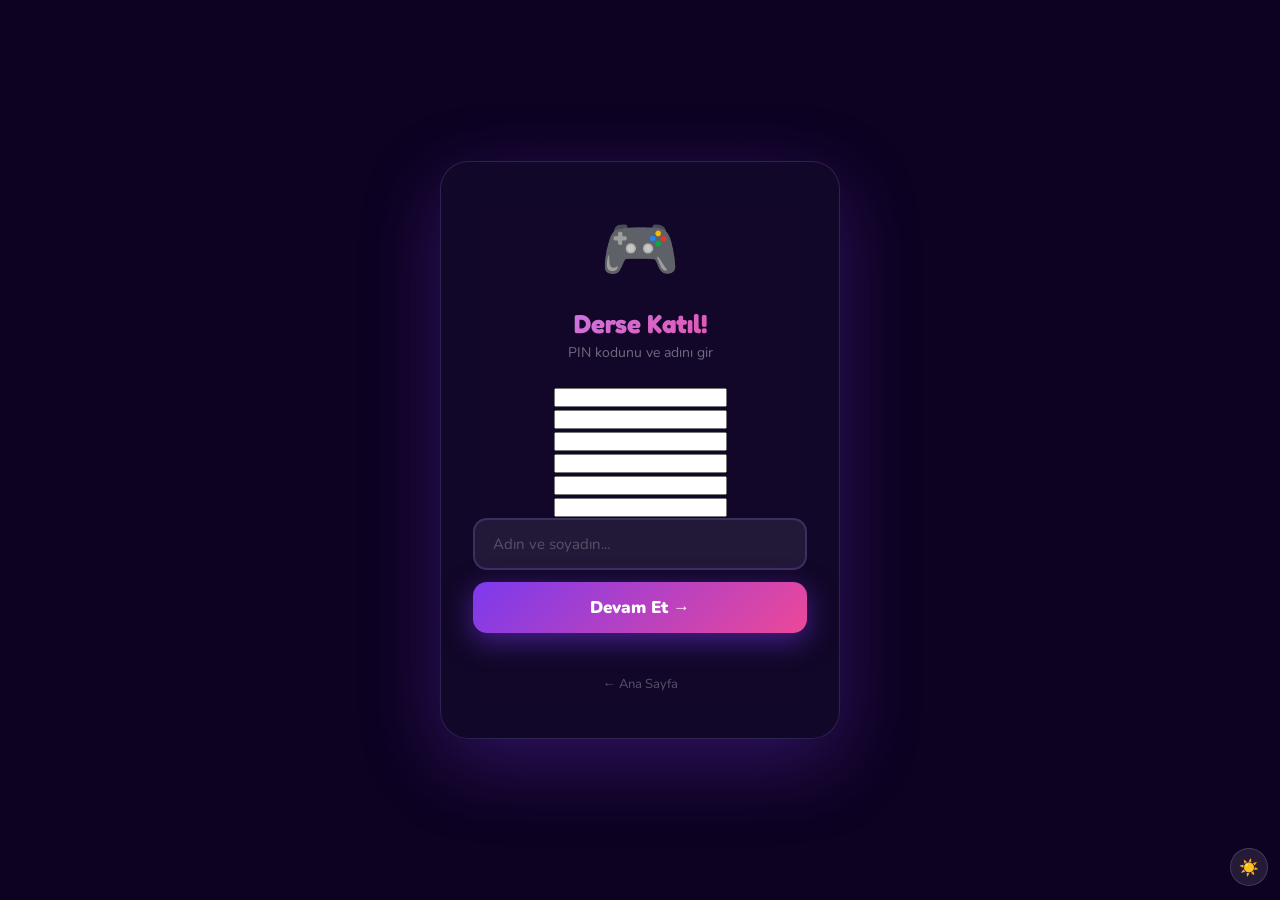
==== commit 7b46eb32: "ui iyilestirildi" ====
--- a/ogrenci.html
+++ b/ogrenci.html
@@ -8,8 +8,18 @@
   <link
     href="https://fonts.googleapis.com/css2?family=Fredoka:wght@400;500;600;700&family=Nunito:wght@400;600;700;800;900&display=swap"
     rel="stylesheet">
+  <link rel="stylesheet" href="styles.css?v=12">
   <script src="config.js"></script>
-  <script src="theme.js"></script>
+  <script>
+    (function () {
+      try {
+        var t = localStorage.getItem('akillisınıf_tema');
+        if (t === 'light' || t === 'dark') document.documentElement.setAttribute('data-theme', t);
+      } catch (e) { /* ignore */ }
+    })();
+  </script>
+  <script src="theme.js?v=7" defer></script>
+  <script src="sounds.js"></script>
   <style>
     :root {
       --bg: #0d0221;
@@ -139,7 +149,7 @@
       align-items: center;
       justify-content: center;
       padding: 20px;
-      z-index: 10;
+      z-index: 20;
       transition: opacity .35s ease, transform .35s ease;
     }
 
@@ -158,7 +168,7 @@
     }
 
     /* ── LOGIN ── */
-    #s-login {
+    [data-theme="dark"] #s-login {
       background: var(--bg);
     }
 
@@ -271,7 +281,7 @@
     }
 
     /* ── AVATAR ── */
-    #s-avatar {
+    [data-theme="dark"] #s-avatar {
       background: var(--bg);
     }
 
@@ -358,7 +368,7 @@
     }
 
     /* ── LOBBY ── */
-    #s-lobby {
+    [data-theme="dark"] #s-lobby {
       background: var(--bg);
     }
 
@@ -609,8 +619,11 @@
     }
 
     /* ── SORU EKRANI ── */
+    [data-theme="dark"] #s-question {
+      background: var(--bg);
+    }
+
     #s-question {
-      background: var(--bg);
       padding: 0;
       justify-content: flex-start;
       overflow-y: auto;
@@ -1169,8 +1182,11 @@
     }
 
     /* ── TEST BİTTİ / FİNAL ── */
+    [data-theme="dark"] #s-final {
+      background: linear-gradient(135deg, #0d0221, #1a0533);
+    }
+
     #s-final {
-      background: linear-gradient(135deg, #0d0221, #1a0533);
       overflow-y: auto;
       justify-content: flex-start;
       padding: 30px 20px 60px;
@@ -1388,20 +1404,7 @@
       z-index: 0;
     }
 
-    .bg-light-grad {
-      position: absolute;
-      inset: 0;
-      background: linear-gradient(135deg, #e0e7ff 0%, #fce7f3 40%, #dbeafe 70%, #ede9fe 100%);
-      background-size: 400% 400%;
-      animation: gradShift 12s ease infinite;
-    }
-
-    .bg-light-dots {
-      position: absolute;
-      inset: 0;
-      background-image: radial-gradient(rgba(99, 102, 241, .1) 1px, transparent 1px);
-      background-size: 28px 28px;
-    }
+    /* bg-light-grad & dots → styles.css */
 
     @keyframes gradShift {
 
@@ -1415,18 +1418,39 @@
       }
     }
 
-    /* TEMA BUTONU */
+    /* TEMA + SES DOCK */
+    .student-util-dock {
+      position: fixed;
+      bottom: max(14px, env(safe-area-inset-bottom));
+      right: max(12px, env(safe-area-inset-right));
+      z-index: 999;
+      display: flex;
+      flex-direction: row;
+      align-items: center;
+      gap: 8px;
+    }
+
+    body.student-on-question .student-util-dock {
+      bottom: max(10px, env(safe-area-inset-bottom));
+      left: max(10px, env(safe-area-inset-left));
+      right: auto;
+    }
+
+    .student-util-dock .sound-toggle-btn,
+    .student-util-dock .theme-toggle-btn {
+      position: static;
+      top: auto;
+      right: auto;
+      width: 38px;
+      height: 38px;
+      font-size: 16px;
+      flex-shrink: 0;
+    }
+
     .theme-toggle-btn {
-      position: fixed;
-      top: 14px;
-      right: 14px;
-      z-index: 999;
-      width: 40px;
-      height: 40px;
       border-radius: 50%;
       border: none;
       cursor: pointer;
-      font-size: 18px;
       display: flex;
       align-items: center;
       justify-content: center;
@@ -1456,7 +1480,7 @@
 
     /* --- index.html & genel --- */
     [data-theme="light"] body {
-      background: #f0f4ff;
+      background: transparent !important;
       color: #1e1b4b;
     }
 
@@ -1514,20 +1538,7 @@
       border-color: #e0e7ff;
     }
 
-    /* --- tab bar --- */
-    [data-theme="light"] .tab-bar {
-      background: #f3f4f6;
-    }
-
-    [data-theme="light"] .tab {
-      color: #9ca3af;
-    }
-
-    [data-theme="light"] .tab.active {
-      background: rgba(37, 99, 235, .12);
-      color: #2563eb;
-      box-shadow: inset 0 0 0 1px rgba(37, 99, 235, .2);
-    }
+    /* --- tab bar → styles.css --- */
 
     /* --- card --- */
     [data-theme="light"] .card {
@@ -1593,7 +1604,7 @@
 
     /* --- QR lobby --- */
     [data-theme="light"] #s-qr {
-      background: linear-gradient(135deg, #e0e7ff, #fce7f3);
+      background: transparent !important;
     }
 
     [data-theme="light"] .qr-card {
@@ -1958,7 +1969,7 @@
 
     /* --- final ekranı --- */
     [data-theme="light"] #s-final {
-      background: linear-gradient(135deg, #f0f4ff, #fce7f3) !important;
+      background: transparent !important;
     }
 
     [data-theme="light"] .final-title {
@@ -1995,6 +2006,71 @@
     [data-theme="light"] .flb-row.me-row {
       background: #ede9fe !important;
       border-left-color: #7c3aed !important;
+    }
+
+    /* Kahoot party arka plan — ekran katmanları şeffaf */
+    [data-theme="light"] #s-login,
+    [data-theme="light"] #s-avatar,
+    [data-theme="light"] #s-lobby,
+    [data-theme="light"] #s-question,
+    [data-theme="light"] #s-final,
+    [data-theme="light"] .screen {
+      background: transparent !important;
+    }
+
+    [data-theme="light"] .login-card h2 {
+      background: none;
+      -webkit-text-fill-color: #1e1b4b;
+      color: #1e1b4b;
+    }
+
+    [data-theme="light"] .lobby-inner {
+      background: rgba(255, 255, 255, .92);
+      border: 2px solid rgba(255, 255, 255, .96);
+      border-radius: 24px;
+      padding: 24px 18px;
+      box-shadow: 0 12px 40px rgba(99, 102, 241, .12);
+    }
+
+    @media (max-width: 520px) {
+      html, body { overflow-x: hidden; }
+      .screen {
+        padding: 12px;
+        padding-top: max(12px, env(safe-area-inset-top));
+        padding-bottom: max(12px, env(safe-area-inset-bottom));
+        overflow-y: auto;
+        -webkit-overflow-scrolling: touch;
+        justify-content: flex-start;
+      }
+      #s-login, #s-avatar, #s-lobby {
+        justify-content: center;
+      }
+      .login-card, .av-card {
+        padding: 28px 18px;
+        border-radius: 22px;
+        max-width: 100%;
+      }
+      .login-card h2 { font-size: 22px; }
+      .login-icon { font-size: 52px; }
+      .inp, .btn-join { font-size: 16px; }
+      .student-util-dock .sound-toggle-btn,
+      .student-util-dock .theme-toggle-btn {
+        width: 36px;
+        height: 36px;
+        font-size: 15px;
+      }
+      .avatar-grid { grid-template-columns: repeat(4, 1fr); gap: 8px; }
+      .av-btn { font-size: 26px; border-radius: 12px; }
+      .big-avatar { font-size: 64px; }
+      .player-name-big { font-size: 22px; }
+      .q-layout { padding: 10px 12px 72px; }
+      .q-text { font-size: 16px; }
+      .opt { font-size: 13px; padding: 12px 10px; min-height: 54px; border-radius: 14px; }
+      .options-grid { gap: 8px; }
+      .q-topbar { padding: 8px 10px; }
+      .tring { width: 56px; height: 56px; }
+      .tring-num { font-size: 17px; }
+      #s-login a[href="index.html"] { color: #64748b !important; }
     }
   </style>
 </head>
@@ -2007,9 +2083,12 @@
     <div class="bg-light-dots"></div>
   </div>
 
-  <!-- TEMA TOGGLE BUTONU -->
-  <button class="theme-toggle-btn" onclick="ThemeManager.toggleTheme()" title="Temayı değiştir"
-    aria-label="Tema">☀️</button>
+  <!-- SES + TEMA DOCK -->
+  <div id="student-util-dock" class="student-util-dock">
+    <div id="sound-toggle-mount"></div>
+    <button type="button" class="theme-toggle-btn" onclick="ThemeManager.toggleTheme()" title="Temayı değiştir"
+      aria-label="Tema">☀️</button>
+  </div>
 
   <div class="bg">
     <div class="orb o1"></div>
@@ -2022,7 +2101,15 @@
     <div class="login-card">
       <span class="login-icon">🎮</span>
       <h2>Derse Katıl!</h2>
-      <p>Adını yaz, sınıfa gir</p>
+      <p>PIN kodunu ve adını gir</p>
+      <div class="pin-input-row" id="pin-row">
+        <input type="text" class="pin-digit" maxlength="1" inputmode="numeric" pattern="[0-9]">
+        <input type="text" class="pin-digit" maxlength="1" inputmode="numeric" pattern="[0-9]">
+        <input type="text" class="pin-digit" maxlength="1" inputmode="numeric" pattern="[0-9]">
+        <input type="text" class="pin-digit" maxlength="1" inputmode="numeric" pattern="[0-9]">
+        <input type="text" class="pin-digit" maxlength="1" inputmode="numeric" pattern="[0-9]">
+        <input type="text" class="pin-digit" maxlength="1" inputmode="numeric" pattern="[0-9]">
+      </div>
       <input type="text" class="inp" id="inp-name" placeholder="Adın ve soyadın..." maxlength="40">
       <button class="btn-join" onclick="goAvatar()">Devam Et →</button>
       <div class="err" id="login-err"></div>
@@ -2090,6 +2177,7 @@
       </div>
       <div class="q-tb-right">
         <div class="q-rank-pill" id="qt-rank" style="display:none;">🏆 #1</div>
+        <div class="streak-pill hidden" id="qt-streak">🔥 0</div>
         <div class="tring" id="timer-ring" style="display:none;">
           <svg width="70" height="70" viewBox="0 0 70 70">
             <circle class="trc-bg" cx="35" cy="35" r="29" />
@@ -2105,11 +2193,15 @@
     </div>
     <!-- Main layout scroll -->
     <div class="q-layout">
+      <div id="student-lock-banner" class="lock-banner open show">
+        <span>✅</span> Cevap verebilirsin
+      </div>
       <div class="q-card" id="q-card">
         <div class="q-label" id="q-label">SORU</div>
+        <img class="q-gorsel hidden" id="q-gorsel" alt="Soru görseli">
         <div class="q-text" id="q-text">Yükleniyor...</div>
       </div>
-      <div class="options-grid" id="options-grid"></div>
+      <div class="options-grid kahoot-grid" id="options-grid"></div>
       <div class="open-wrap hidden" id="open-wrap">
         <textarea id="open-inp" placeholder="Cevabınızı buraya yazın..."></textarea>
         <button class="btn-open" id="btn-open-send" onclick="sendOpen()">Cevabı Gönder ✓</button>
@@ -2146,6 +2238,7 @@
       <div class="result-sub" id="rp-sub">Harika iş!</div>
       <div class="puan-earned" id="rp-puan">+0</div>
       <div class="puan-label">puan kazandın</div>
+      <div class="combo-bonus hidden" id="rp-combo"></div>
       <div class="total-puan">Toplam: <strong id="rp-total">0</strong> puan</div>
       <div class="mini-lb" id="rp-lb"></div>
       <div class="next-pill" id="rp-next" style="display:none;">⏳ Sonraki soru geliyor...</div>
@@ -2158,11 +2251,84 @@
     // ─── STATE ──────────────────────────────────────────────────────
     const AVATARS = ['🦊', '🐯', '🐻', '🐼', '🦁', '🐸', '🦄', '🐙', '🐺', '🦋', '🦉', '🐳', '🐬', '🦀', '🐝', '🦅', '🐲', '🦖', '🦕', '🤖'];
     const CIRC = 182.2;
+    const KAHOOT_SHAPES = ['▲', '◆', '●', '■', '★', '⬡'];
+
+    function setStudentLockState(locked, msg) {
+      solutionLocked = locked;
+      const banner = document.getElementById('student-lock-banner');
+      const grid = document.getElementById('options-grid');
+      const openW = document.getElementById('open-wrap');
+      if (banner) {
+        banner.classList.remove('open', 'locked', 'waiting');
+        banner.classList.add('show', locked ? 'locked' : 'open');
+        banner.innerHTML = locked
+          ? `<span>🔒</span> ${msg || 'Soru kilitlendi — cevap değiştirilemez'}`
+          : `<span>✅</span> ${msg || 'Cevap verebilirsin'}`;
+      }
+      if (grid) grid.classList.toggle('options-locked', locked);
+      if (openW) openW.classList.toggle('options-locked', locked);
+      if (locked) lockOpts();
+    }
 
     let ws, playerName = '', playerAvatar = '🎓';
     let aktivSoruId = null, solutionLocked = false, currentSure = 0, qNum = 0, qTotal = 0;
-    let myTotalScore = 0, myRank = null;
-    let testBitti = false;
+    let myTotalScore = 0, myRank = null, myStreak = 0;
+    let testBitti = false, authFailed = false, testMode = false;
+    let lastTimerSound = -1;
+    let gamePin = '';
+
+    function getPinFromInputs() {
+      return [...document.querySelectorAll('.pin-digit')].map(i => i.value).join('');
+    }
+
+    function initPinInputs() {
+      const digits = document.querySelectorAll('.pin-digit');
+      const urlPin = new URLSearchParams(location.search).get('pin');
+      if (urlPin && /^\d{6}$/.test(urlPin)) {
+        urlPin.split('').forEach((ch, i) => { if (digits[i]) digits[i].value = ch; });
+        gamePin = urlPin;
+      }
+      digits.forEach((inp, idx) => {
+        inp.addEventListener('input', () => {
+          inp.value = inp.value.replace(/\D/g, '').slice(-1);
+          if (inp.value && digits[idx + 1]) digits[idx + 1].focus();
+          gamePin = getPinFromInputs();
+        });
+        inp.addEventListener('keydown', e => {
+          if (e.key === 'Backspace' && !inp.value && digits[idx - 1]) digits[idx - 1].focus();
+        });
+      });
+    }
+    initPinInputs();
+
+    function updateStreakUI(streak) {
+      myStreak = streak || 0;
+      const el = document.getElementById('qt-streak');
+      if (!el) return;
+      if (myStreak >= 2) {
+        el.textContent = '🔥 ' + myStreak + ' combo';
+        el.classList.remove('hidden');
+      } else {
+        el.classList.add('hidden');
+      }
+    }
+
+    function renderQuestionImage(url) {
+      const img = document.getElementById('q-gorsel');
+      if (!img) return;
+      if (url) {
+        img.src = url;
+        img.classList.remove('hidden');
+        img.onerror = () => img.classList.add('hidden');
+      } else {
+        img.classList.add('hidden');
+        img.removeAttribute('src');
+      }
+    }
+
+    function sfx(name) {
+      if (typeof SoundFX !== 'undefined' && typeof SoundFX[name] === 'function') SoundFX[name]();
+    }
 
     // ─── STARS ──────────────────────────────────────────────────────
     for (let i = 0; i < 55; i++) {
@@ -2195,6 +2361,7 @@
       });
       const el = document.getElementById(id);
       el.classList.remove('hidden');
+      document.body.classList.toggle('student-on-question', id === 's-question');
       // Scroll to top for final and question
       if (id === 's-final' || id === 's-question') el.scrollTop = 0;
     }
@@ -2204,12 +2371,20 @@
 
     function goAvatar() {
       const v = document.getElementById('inp-name').value.trim();
-      if (!v) { document.getElementById('login-err').textContent = 'Lütfen adını girin!'; return; }
+      gamePin = getPinFromInputs();
+      authFailed = false;
+      if (gamePin.length !== 6) { document.getElementById('login-err').textContent = '6 haneli PIN girin!'; sfx('error'); return; }
+      if (!v) { document.getElementById('login-err').textContent = 'Lütfen adını girin!'; sfx('error'); return; }
+      sfx('click');
       playerName = v;
+      sessionStorage.setItem('gamePin', gamePin);
       goScreen('s-avatar');
     }
 
     function doConnect() {
+      SoundFX && SoundFX.unlock();
+      sfx('join');
+      gamePin = getPinFromInputs() || sessionStorage.getItem('gamePin') || '';
       document.getElementById('lb-name').textContent = playerName;
       document.getElementById('lb-av').textContent = playerAvatar;
       document.getElementById('qt-av').textContent = playerAvatar;
@@ -2224,12 +2399,13 @@
       ws = new WebSocket(url);
       ws.onopen = () => {
         setConn(true);
-        ws.send(JSON.stringify({ rol: 'ogrenci', isim: playerName }));
+        ws.send(JSON.stringify({ rol: 'ogrenci', isim: playerName, pin: gamePin }));
       };
       ws.onclose = () => {
         setConn(false);
+        if (authFailed || testBitti) return;
         document.getElementById('conn-lost').style.display = 'block';
-        setTimeout(() => { if (!testBitti) initWS(); }, 3000);
+        setTimeout(() => { if (!testBitti && !authFailed) initWS(); }, 3000);
       };
       ws.onerror = () => setConn(false);
       ws.onmessage = e => handleMsg(JSON.parse(e.data));
@@ -2249,6 +2425,15 @@
 
     // ─── MESSAGE HANDLER ────────────────────────────────────────────
     function handleMsg(d) {
+      if (d.durum === 'hata') {
+        authFailed = true;
+        if (ws) { ws.onclose = null; ws.close(); }
+        document.getElementById('login-err').textContent = d.mesaj || 'Giriş başarısız';
+        sfx('error');
+        goScreen('s-login');
+        return;
+      }
+      authFailed = false;
       switch (d.tip) {
         case 'ogretmen_bilgi':
           document.getElementById('lb-teacher').innerHTML = `Öğretmen: <span>${d.ogretmen_ismi}</span>`;
@@ -2291,14 +2476,23 @@
         case 'zaman_bitti':
           onZamanBitti(d);
           break;
+        case 'soru_duraklatildi':
+          onSoruDuraklatildi(d);
+          break;
+        case 'soru_devam_ediyor':
+          onSoruDevamEdiyor(d);
+          break;
         case 'sure_doldu':
-          onSureDoldu(d);
-          break;
-        case 'kilidi_acildi':
-          onKilidiAcildi(d);
+        case 'soru_kilitlendi':
+          onSoruKilitlendi(d);
           break;
         case 'cevap_onay':
-          showFb('sent', '✓ Cevabın gönderildi!');
+          sfx('sent');
+          if (testMode && qTotal > 1) {
+            showFb('sent', '✓ Cevabın alındı — sonuçlar ve sonraki soru geliyor...');
+          } else {
+            showFb('sent', '✓ Cevabın gönderildi!');
+          }
           break;
         case 'sonuc':
           onSonuc(d);
@@ -2318,6 +2512,8 @@
 
     // ─── TEST BAŞLADI ────────────────────────────────────────────────
     async function onTestBasladi(d) {
+      testMode = true;
+      qTotal = d.toplam_soru || qTotal;
       goScreen('s-starting');
       document.getElementById('start-icon').textContent = '🚀';
       document.getElementById('start-title').textContent = 'Test Başlıyor!';
@@ -2328,15 +2524,19 @@
       cdEl.classList.remove('hidden');
       for (let i = 3; i >= 1; i--) {
         cdEl.textContent = i;
+        sfx('countdown');
         cdEl.style.animation = 'none'; void cdEl.offsetWidth; cdEl.style.animation = 'countPop .4s cubic-bezier(.34,1.56,.64,1) both';
         await sleep(900);
       }
+      sfx('countdownGo');
     }
 
     // ─── SORU ───────────────────────────────────────────────────────
     function onSoru(d) {
       aktivSoruId = d.soru_id;
-      solutionLocked = false;
+      lastTimerSound = -1;
+      setStudentLockState(false);
+      sfx('questionIn');
       currentSure = d.sure || 0;
       qNum = d.soru_no || qNum + 1;
       qTotal = d.toplam_soru || qTotal;
@@ -2360,6 +2560,7 @@
       // Header
       document.getElementById('q-label').textContent = `SORU ${qNum} / ${qTotal}`;
       document.getElementById('q-text').textContent = d.soru;
+      renderQuestionImage(d.gorsel_url || '');
       document.getElementById('qt-score').textContent = myTotalScore.toLocaleString() + ' puan';
 
       // Üst barında soru numarası göster
@@ -2397,7 +2598,7 @@
           const btn = document.createElement('button');
           btn.className = `opt ${COLORS[i % COLORS.length]}`;
           btn.dataset.cevap = harf;
-          btn.innerHTML = `<div class="opt-letter">${harf}</div><span>${txt}</span>`;
+          btn.innerHTML = `<div class="opt-shape">${KAHOOT_SHAPES[i % KAHOOT_SHAPES.length]}</div><span class="opt-text">${txt}</span>`;
           btn.onclick = () => pickOpt(btn, harf);
           grid.appendChild(btn);
         });
@@ -2417,6 +2618,7 @@
 
     function pickOpt(btn, cevap) {
       if (solutionLocked) return;
+      sfx('select');
       document.querySelectorAll('.opt').forEach(b => b.classList.remove('picked'));
       btn.classList.add('picked');
       ws.send(JSON.stringify({ tip: 'cevap', soru_id: aktivSoruId, cevap }));
@@ -2426,6 +2628,7 @@
       if (solutionLocked) return;
       const v = document.getElementById('open-inp').value.trim();
       if (!v) return;
+      sfx('select');
       ws.send(JSON.stringify({ tip: 'cevap', soru_id: aktivSoruId, cevap: v }));
       document.getElementById('open-inp').disabled = true;
       document.getElementById('btn-open-send').disabled = true;
@@ -2444,18 +2647,38 @@
     function onTimer(d) {
       if (d.soru_id !== aktivSoruId) return;
       setTimer(d.kalan_sure, currentSure);
+      if (d.kalan_sure <= 5 && d.kalan_sure >= 0 && d.kalan_sure !== lastTimerSound) {
+        lastTimerSound = d.kalan_sure;
+        sfx(d.kalan_sure <= 3 ? 'tickUrgent' : 'tick');
+      }
     }
     function onZamanBitti(d) {
       if (d.soru_id !== aktivSoruId) return;
       if (currentSure > 0) setTimer(0, currentSure);
-      showFb('sent', '⏰ Süre doldu — öğretmen kilitleyene kadar cevabını değiştirebilirsin.');
-    }
-    function onSureDoldu(d) {
+      setStudentLockState(true, 'Süre doldu — sonuçlar hesaplanıyor');
+      lockOpts();
+      showFb('timeout', '⏰ Süre doldu! Cevapların kilitlendi.');
+    }
+    function onSoruDuraklatildi(d) {
       if (d.soru_id !== aktivSoruId) return;
-      solutionLocked = true;
-      lockOpts();
+      sfx('lock');
+      setStudentLockState(true, '⏸ Öğretmen duraklattı — bekle');
+      if (typeof d.kalan_sure === 'number') setTimer(d.kalan_sure, currentSure);
+    }
+    function onSoruDevamEdiyor(d) {
+      if (d.soru_id !== aktivSoruId) return;
+      setStudentLockState(false, 'Yarışma devam ediyor — cevap verebilirsin');
+      if (typeof d.kalan_sure === 'number') {
+        currentSure = Math.max(currentSure, d.kalan_sure);
+        setTimer(d.kalan_sure, currentSure);
+        document.getElementById('timer-ring').style.display = '';
+      }
+    }
+    function onSoruKilitlendi(d) {
+      if (d.soru_id !== aktivSoruId) return;
+      sfx('lock');
+      setStudentLockState(true, 'Soru kilitlendi — sonuçlar açıklanıyor');
       document.getElementById('timer-ring').style.display = 'none';
-      // Cevap vermediyse boş feedback göster
       const hasPicked = document.querySelector('.opt.picked');
       const hasOpenSent = document.getElementById('open-inp')?.disabled;
       if (!hasPicked && !hasOpenSent) {
@@ -2463,21 +2686,6 @@
       }
     }
 
-    function onKilidiAcildi(d) {
-      if (d.soru_id !== aktivSoruId) return;
-      solutionLocked = false;
-      hideResultPopup();
-      document.querySelectorAll('.opt').forEach(b => {
-        b.disabled = false;
-        b.classList.remove('correct', 'wrong');
-      });
-      const oi = document.getElementById('open-inp');
-      const bs = document.getElementById('btn-open-send');
-      if (oi) oi.disabled = false;
-      if (bs) bs.disabled = false;
-      showFb('sent', '🔓 Öğretmen kilidi açtı — cevabını değiştirebilirsin.');
-    }
-
     function lockOpts() {
       document.querySelectorAll('.opt').forEach(b => b.disabled = true);
       if (document.getElementById('open-inp')) document.getElementById('open-inp').disabled = true;
@@ -2492,11 +2700,19 @@
 
     // ─── SONUÇ ──────────────────────────────────────────────────────
     function onSonuc(d) {
-      solutionLocked = true;
-      lockOpts();
+      setStudentLockState(true, 'Soru kilitlendi — sonuçlar paylaşıldı');
       document.getElementById('timer-ring').style.display = 'none';
       myTotalScore = d.toplam_puan || 0;
       myRank = d.kendi_siram || null;
+      updateStreakUI(d.streak);
+
+      const comboEl = document.getElementById('rp-combo');
+      if (d.combo_bonus > 0) {
+        comboEl.textContent = '🔥 Combo bonus: +' + d.combo_bonus;
+        comboEl.classList.remove('hidden');
+      } else {
+        comboEl.classList.add('hidden');
+      }
 
       // Renk options
       if (d.dogru_cevap) {
@@ -2507,9 +2723,9 @@
       }
 
       // Feedback satırı
-      if (d.dogru_mu === true) showFb('ok', '🎉 Doğru! +' + d.kazanilan_puan + ' puan');
-      else if (d.dogru_mu === false) showFb('bad', '❌ Yanlış! Doğru: ' + d.dogru_cevap);
-      else if (d.kendi_cevap) showFb('sent', '✓ Cevabın gönderildi');
+      if (d.dogru_mu === true) { sfx('correct'); showFb('ok', '🎉 Doğru! +' + d.kazanilan_puan + ' puan'); }
+      else if (d.dogru_mu === false) { sfx('wrong'); showFb('bad', '❌ Yanlış! Doğru: ' + d.dogru_cevap); }
+      else if (d.kendi_cevap) { sfx('sent'); showFb('sent', '✓ Cevabın gönderildi'); }
       else showFb('timeout', '⏰ Bu soruyu geçtin');
 
       // Result popup
@@ -2546,7 +2762,7 @@
       const nextEl = document.getElementById('rp-next');
       if (kalanSoru > 0 && d.test_aktif) {
         nextEl.style.display = '';
-        nextEl.textContent = '⏳ Sonraki soru ' + (kalanSoru) + ' soru kaldı...';
+        nextEl.textContent = '⏳ Sonraki soru geliyor... (' + kalanSoru + ' soru kaldı)';
       } else {
         nextEl.style.display = 'none';
       }
@@ -2565,6 +2781,7 @@
     // ─── TEST BİTTİ ─────────────────────────────────────────────────
     function onTestBitti(d) {
       testBitti = true;
+      testMode = false;
       hideResultPopup();
 
       const siralama = d.siralama || [];
@@ -2595,7 +2812,8 @@
     </div>`
       ).join('');
 
-      if (sira === 1) triggerConfetti(true);
+      if (sira === 1) { triggerConfetti(true); sfx('victory'); }
+      else sfx('toast');
 
       goScreen('s-final');
     }
